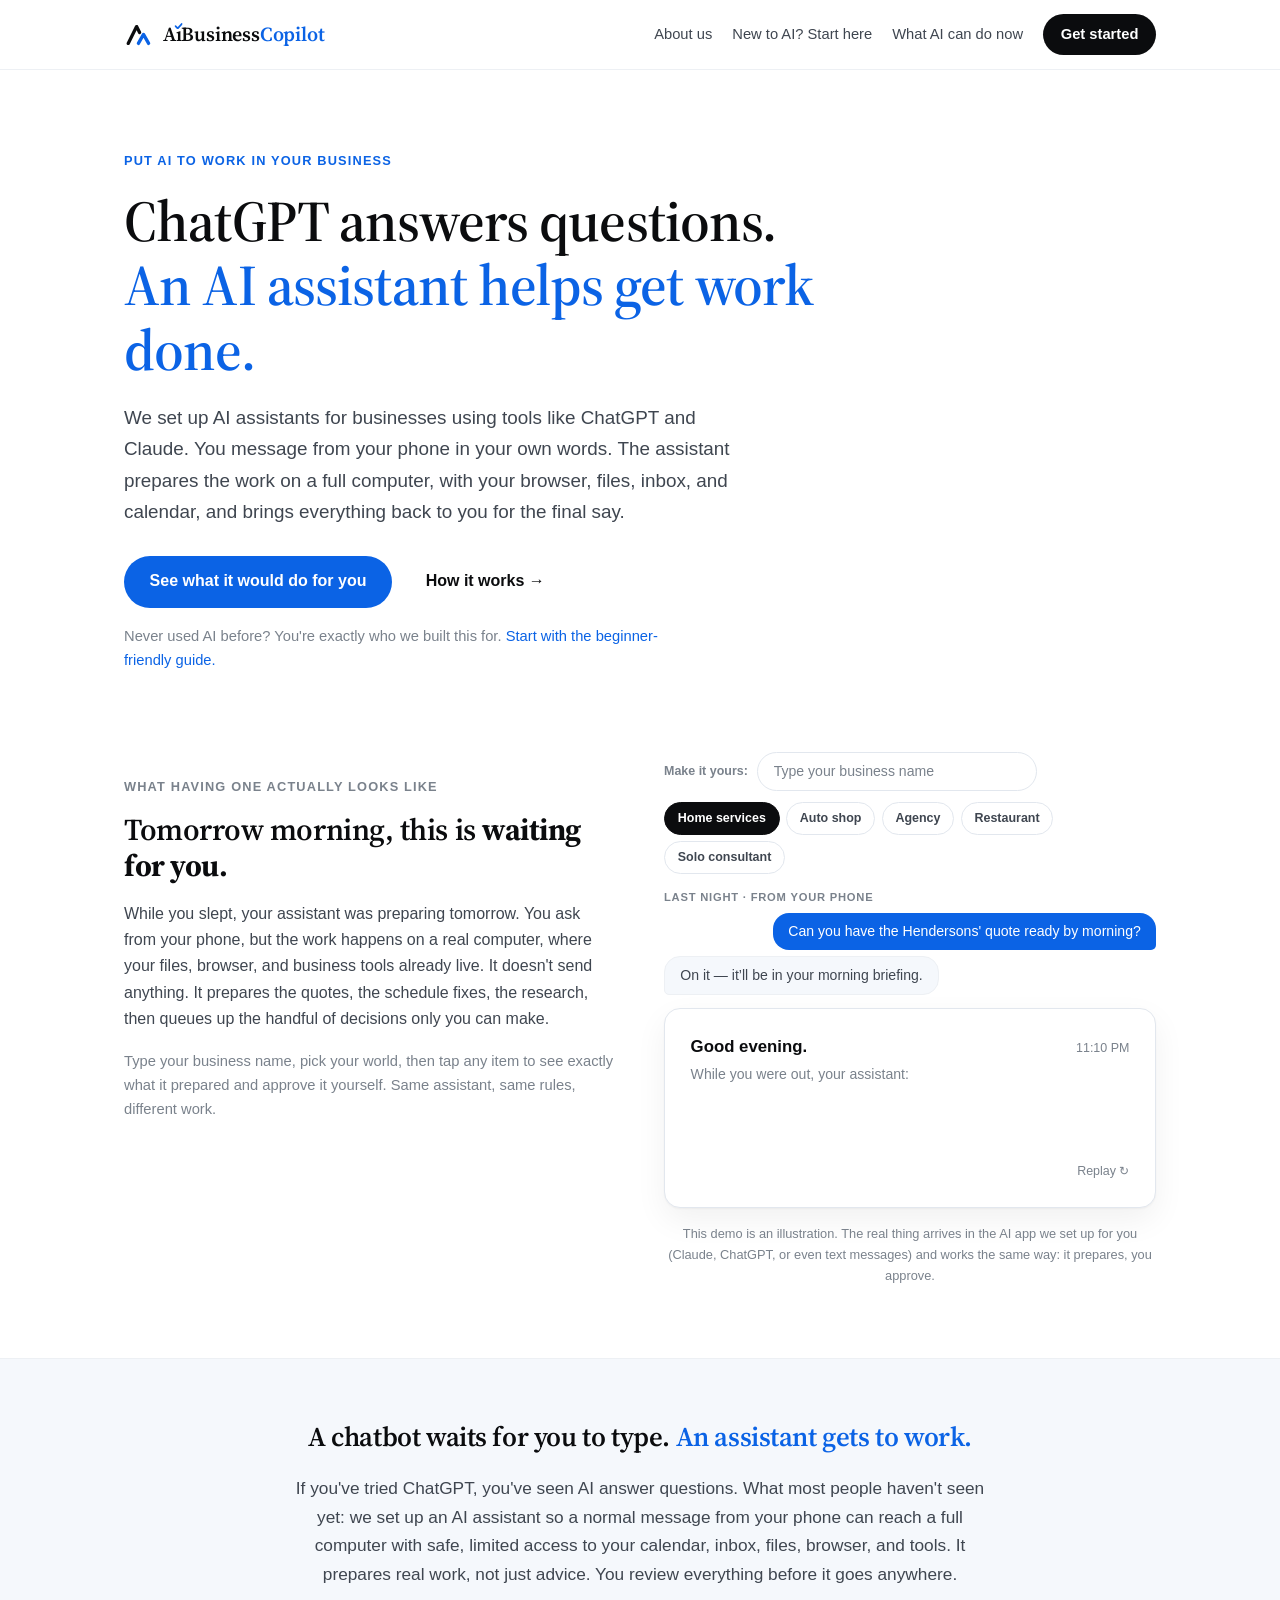
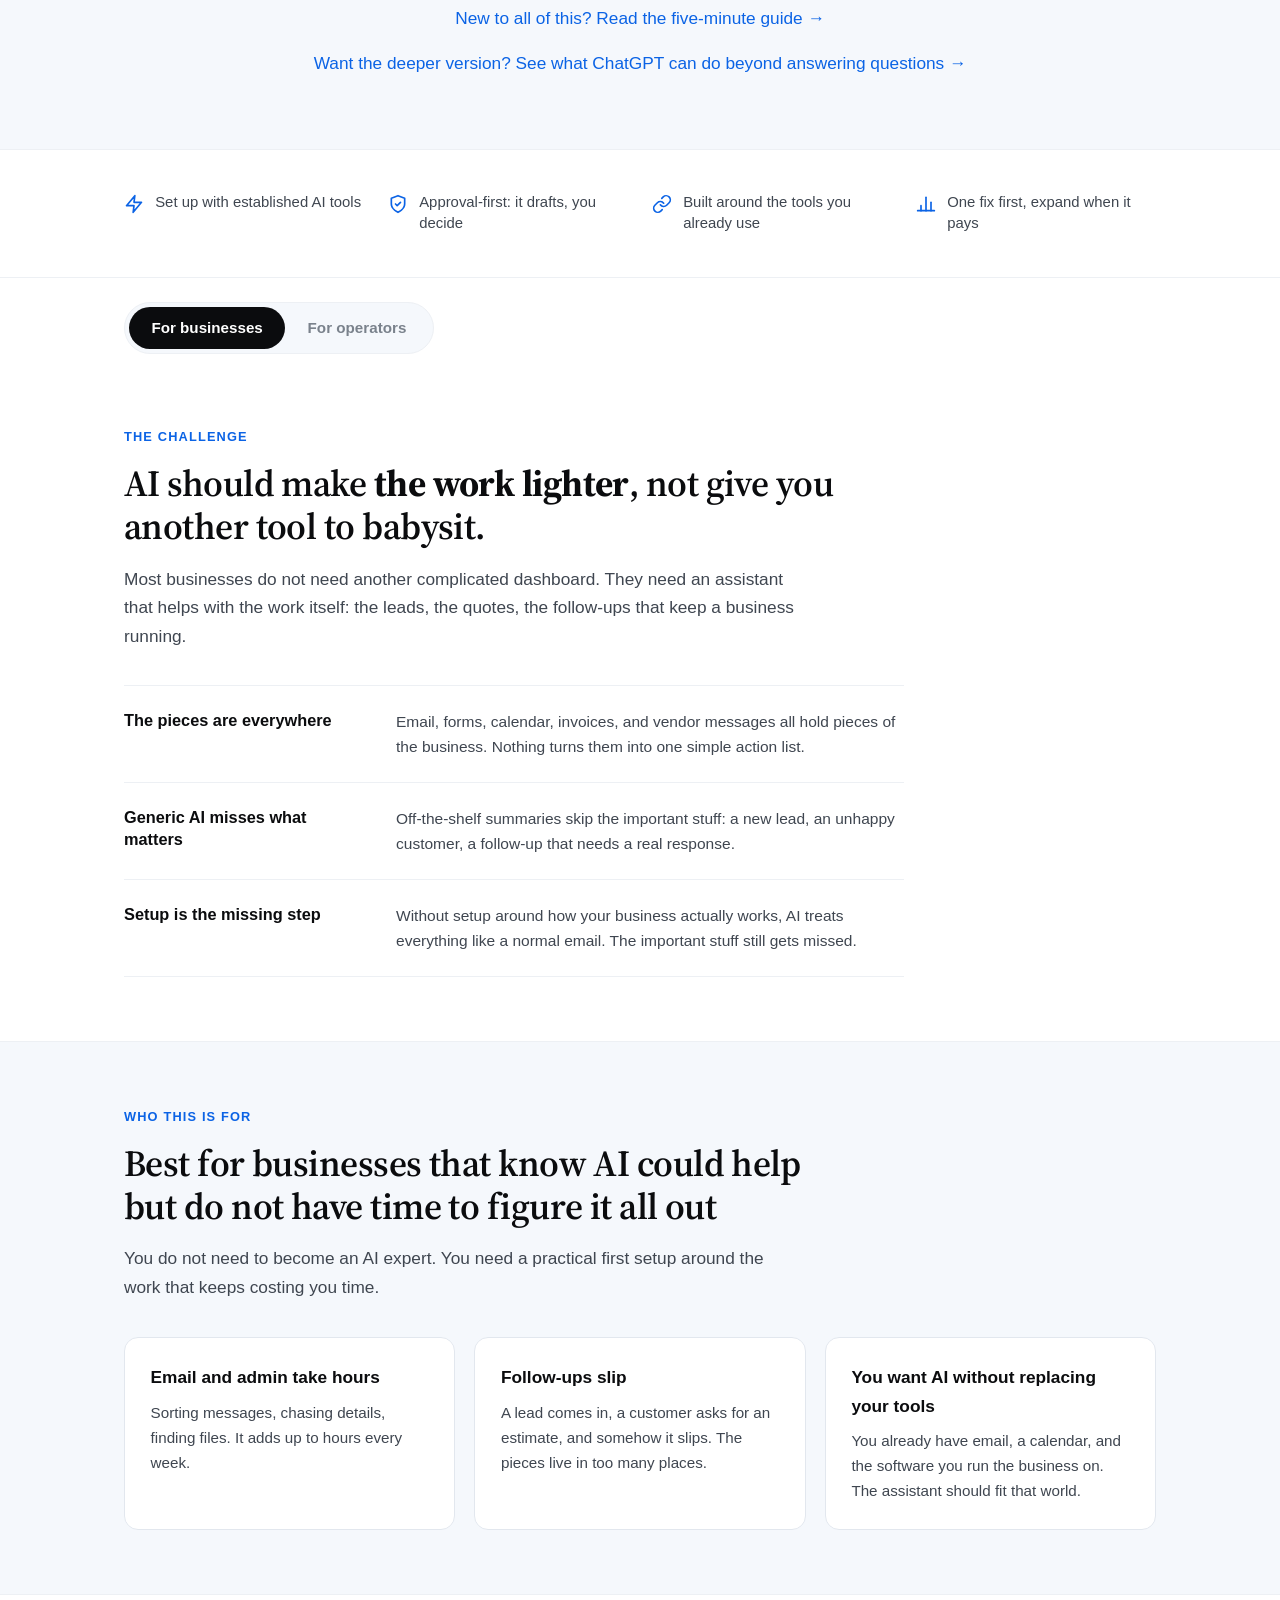
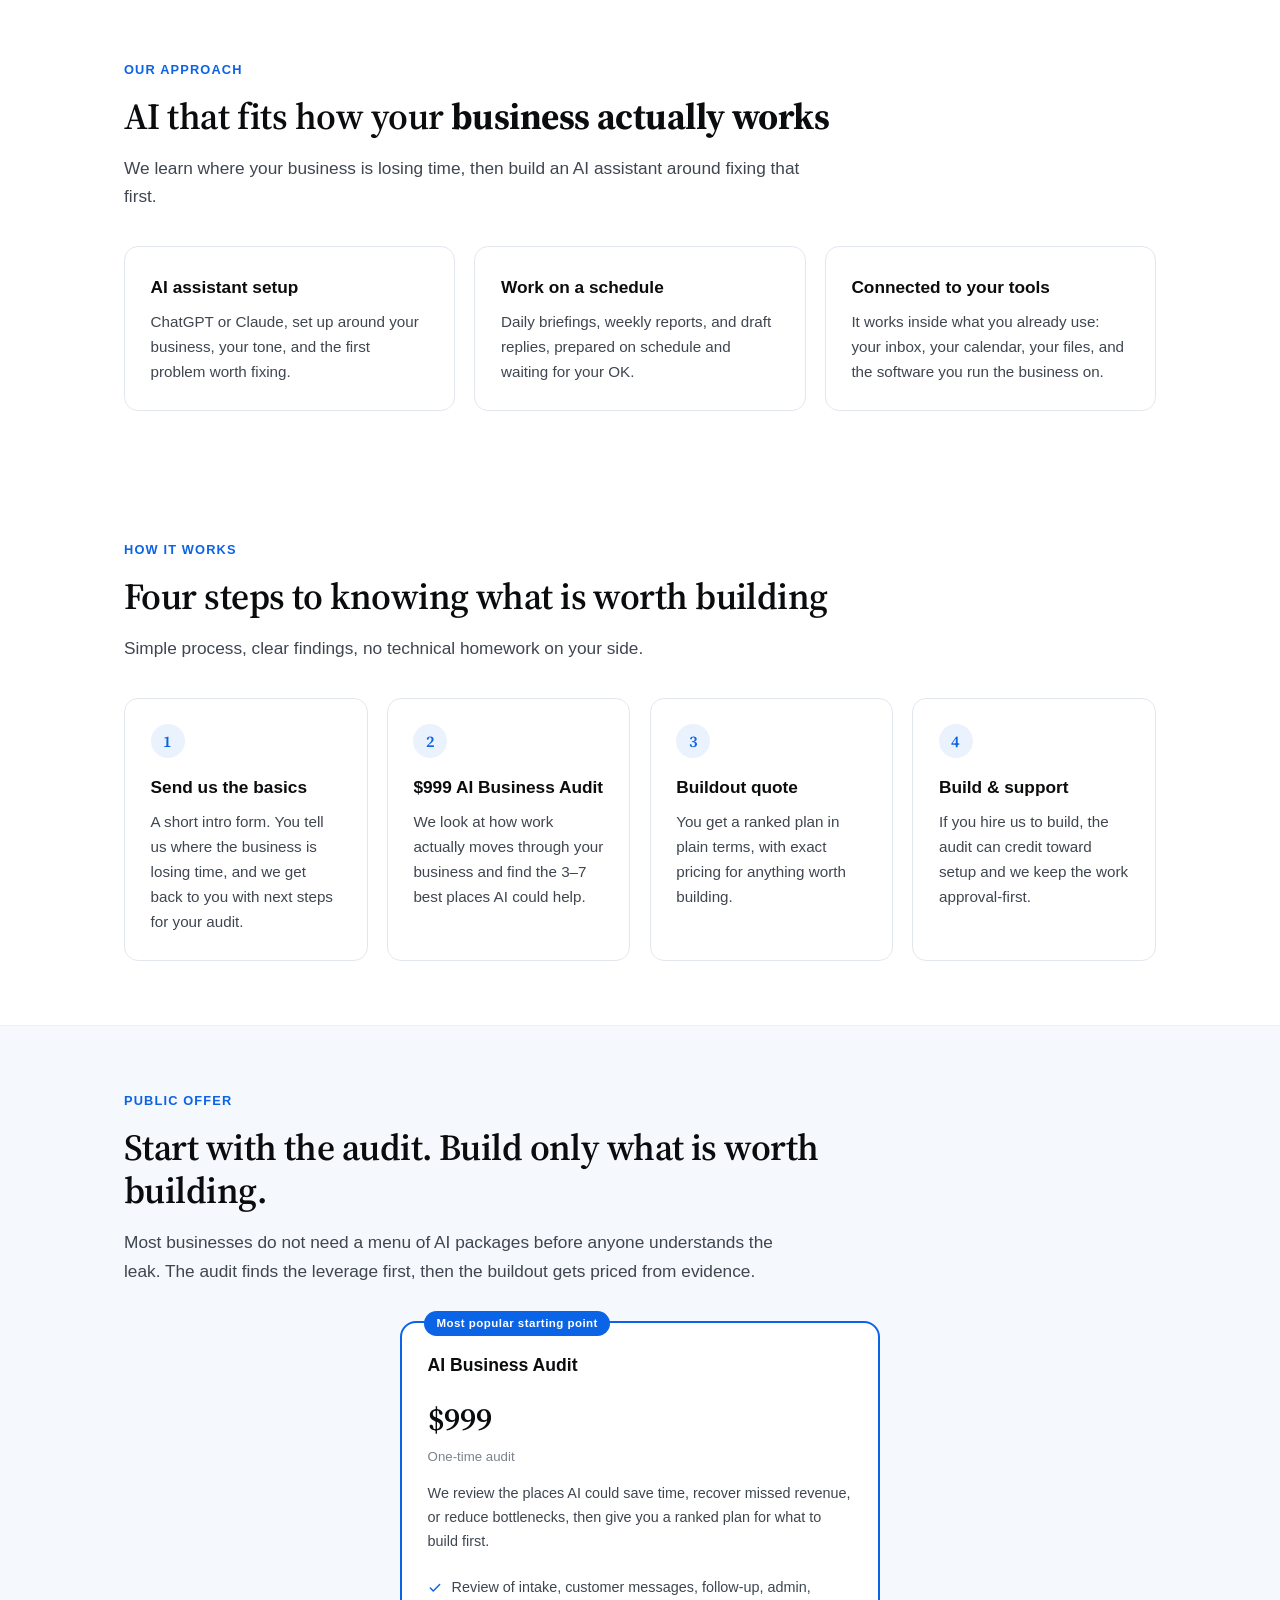
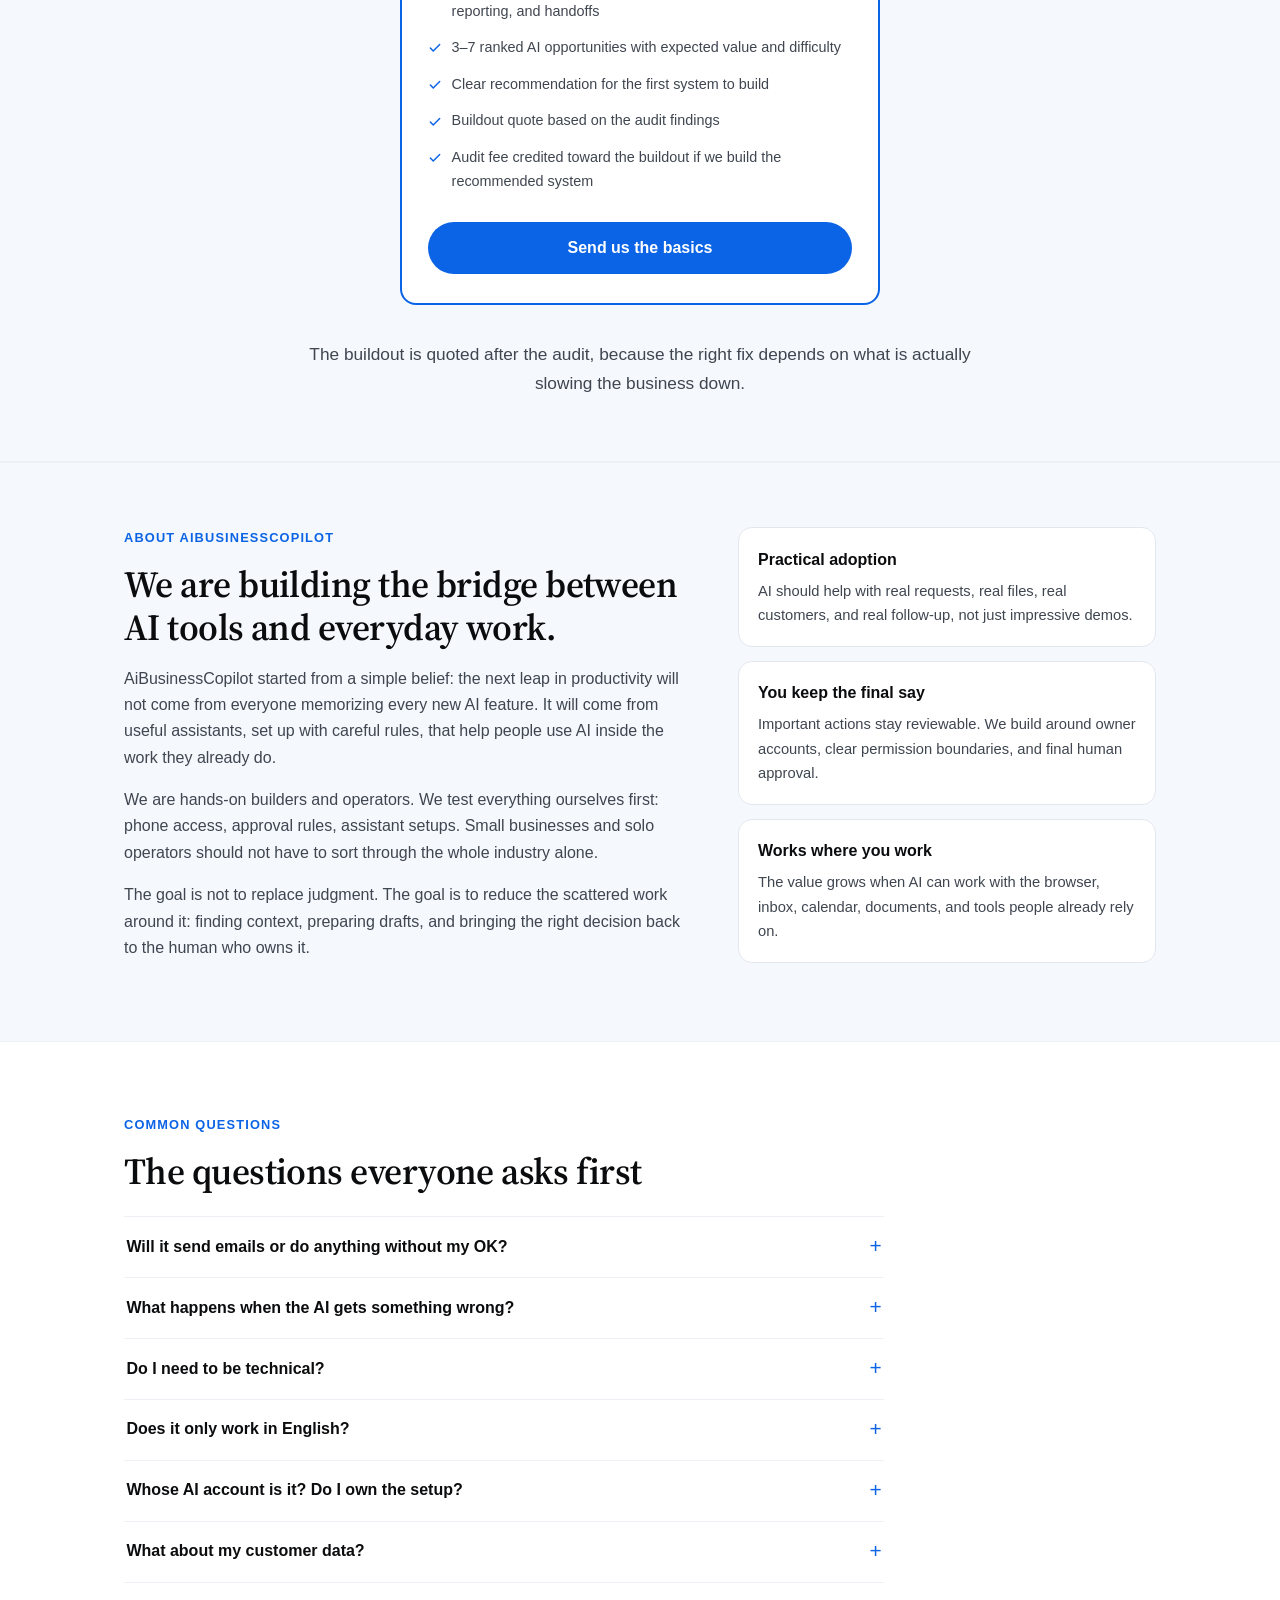
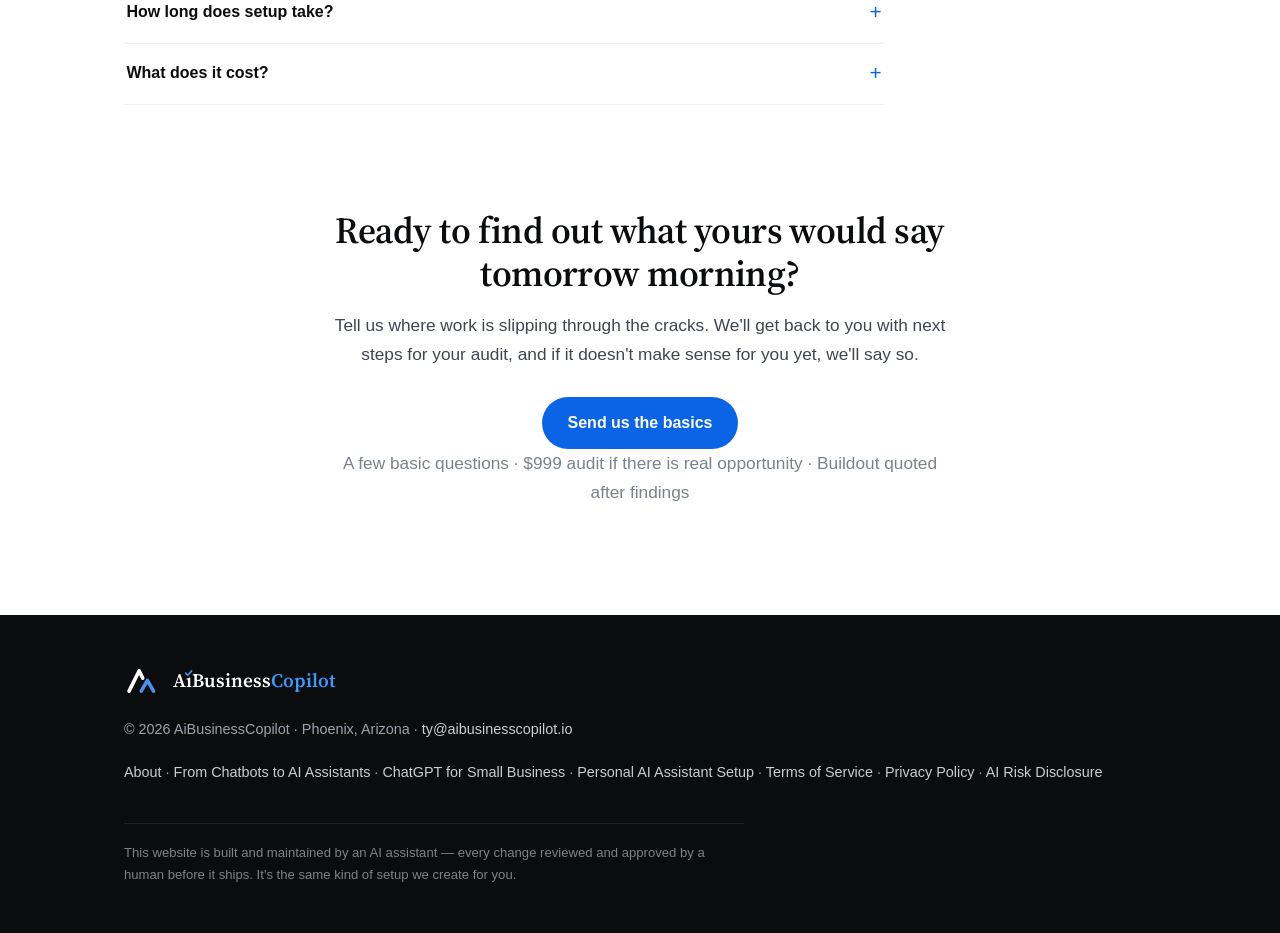
==== index.html @ eb7f2257 "Deploy split-peaks logo sitewide: favicons, nav brand, footer lockup - New icon set (favicon.svg/png" ====
<!DOCTYPE html>
<html lang="en">
<head>
    <meta charset="UTF-8">
    <meta name="viewport" content="width=device-width, initial-scale=1.0">
    <title>AiBusinessCopilot — AI assistants that help get work done</title>
    <meta name="description" content="We help businesses reduce repetitive work, organize information, and stay on top of customer requests using modern AI tools like ChatGPT and Claude. Message from your phone; the assistant prepares work on a full computer with your browser, files, and tools.">
    <link rel="canonical" href="https://aibusinesscopilot.io/">
    <meta property="og:title" content="AiBusinessCopilot — AI assistants that help get work done">
    <meta property="og:description" content="Reduce repetitive work with an AI assistant you can message from your phone while it prepares work on a full computer with your browser, files, and tools.">
    <meta property="og:type" content="website">
    <meta property="og:url" content="https://aibusinesscopilot.io/">
    <meta property="og:image" content="https://aibusinesscopilot.io/social-card.jpg">
    <meta property="og:image:width" content="1200">
    <meta property="og:image:height" content="630">
    <meta property="og:image:alt" content="ChatGPT answers questions. AI assistants help get work done. — AiBusinessCopilot">
    <meta name="twitter:card" content="summary_large_image">
    <meta name="twitter:title" content="AiBusinessCopilot — AI assistants that help get work done">
    <meta name="twitter:description" content="Reduce repetitive work with an AI assistant you can message from your phone while it prepares work on a full computer with your browser, files, and tools.">
    <meta name="twitter:image" content="https://aibusinesscopilot.io/social-card.jpg">
    <script type="application/ld+json">
    {
      "@context": "https://schema.org",
      "@type": "FAQPage",
      "mainEntity": [
        { "@type": "Question", "name": "Will it send emails or do anything without my OK?", "acceptedAnswer": { "@type": "Answer", "text": "No. The assistant prepares work — drafts, schedules, summaries, quotes — and queues it up for you. Sending, posting, and paying stay human actions, set up as a hard rule." } },
        { "@type": "Question", "name": "What happens when the AI gets something wrong?", "acceptedAnswer": { "@type": "Answer", "text": "Sometimes it will — which is why everything arrives as a draft for your review instead of an action that already happened. When something is off, we tighten the rules and context so it doesn't repeat." } },
        { "@type": "Question", "name": "Do I need to be technical?", "acceptedAnswer": { "@type": "Answer", "text": "No. We handle the setup, the connections, and the rules. You message your assistant in your own words." } },
        { "@type": "Question", "name": "Does it only work in English?", "acceptedAnswer": { "@type": "Answer", "text": "No. The AI tools we set up work in many languages, Spanish included. A customer can write in whatever language they use and get a clean draft reply in the same language, and you can message your assistant in whichever language you think in." } },
        { "@type": "Question", "name": "Whose AI account is it? Do I own the setup?", "acceptedAnswer": { "@type": "Answer", "text": "Yours. The AI account is in your name, on your billing, with your data. The playbooks and configuration we build are yours to keep." } },
        { "@type": "Question", "name": "What about my customer data?", "acceptedAnswer": { "@type": "Answer", "text": "It stays in your accounts and your tools. We connect the assistant narrowly — only the systems the job actually needs — and we work with established providers." } },
        { "@type": "Question", "name": "How long does setup take?", "acceptedAnswer": { "@type": "Answer", "text": "A single fix is typically up and running within one to two weeks, with a playbook and setup support included. Bigger foundations are scoped before you commit." } },
        { "@type": "Question", "name": "What does it cost?", "acceptedAnswer": { "@type": "Answer", "text": "The public starting point is the $999 AI Business Audit. We review where AI can save time, recover missed revenue, or reduce bottlenecks, then quote any buildout after the audit. The audit fee can be credited toward the buildout if we build the recommended systems." } }
      ]
    }
    </script>
    <script type="application/ld+json">
    {
      "@context": "https://schema.org",
      "@type": "ProfessionalService",
      "name": "AiBusinessCopilot",
      "url": "https://aibusinesscopilot.io/",
      "email": "ty@aibusinesscopilot.io",
      "image": "https://aibusinesscopilot.io/social-card.jpg",
      "description": "We help businesses reduce repetitive work, organize information, and stay on top of customer requests using modern AI tools like ChatGPT and Claude — reachable from your phone and connected to the computer, browser, files, and tools you already use, with every action approved by you before it goes out.",
      "areaServed": [
        { "@type": "City", "name": "Phoenix", "containedInPlace": { "@type": "State", "name": "Arizona" } },
        "Remote"
      ],
      "priceRange": "$999+"
    }
    </script>
    <link rel="icon" href="favicon.svg" type="image/svg+xml">
    <link rel="icon" href="favicon-32.png" type="image/png" sizes="32x32">
    <link rel="apple-touch-icon" href="apple-touch-icon.png">
    <link rel="preconnect" href="https://fonts.googleapis.com">
    <link rel="preconnect" href="https://fonts.gstatic.com" crossorigin>
    <link href="https://fonts.googleapis.com/css2?family=Source+Serif+4:opsz,wght@8..60,500;8..60,600&display=swap" rel="stylesheet">
    <style>
        :root {
            --ink: #0B0C0E;
            --body: #3F4650;
            --muted: #7A828C;
            --blue: #0B63E5;
            --blue-dark: #0A55C4;
            --blue-tint: #EAF2FD;
            --bg: #FFFFFF;
            --bg-alt: #F5F8FC;
            --border: #E2E7EE;
            --border-soft: #EDF0F4;
            --serif: 'Source Serif 4', Georgia, 'Times New Roman', serif;
            --sans: -apple-system, BlinkMacSystemFont, 'Segoe UI', Roboto, 'Helvetica Neue', Arial, sans-serif;
        }

        * { margin: 0; padding: 0; box-sizing: border-box; }
        html { scroll-behavior: smooth; }

        body {
            font-family: var(--sans);
            color: var(--body);
            line-height: 1.65;
            background: var(--bg);
            -webkit-font-smoothing: antialiased;
        }

        .container { max-width: 1080px; margin: 0 auto; padding: 0 24px; }

        h1, h2 { font-family: var(--serif); color: var(--ink); font-weight: 600; letter-spacing: -0.015em; }
        h3 { color: var(--ink); font-weight: 600; }

        .text-signal { color: var(--blue); font-weight: 700; }
        .text-outcome { color: var(--ink); font-weight: 700; }
        h1 .text-signal, h2 .text-signal { font-weight: 600; }

        a { color: var(--blue); text-decoration: none; }
        a:hover { color: var(--blue-dark); }

        .btn {
            display: inline-block;
            background: var(--blue);
            color: #fff;
            font-size: 1rem;
            font-weight: 600;
            padding: 0.8rem 1.6rem;
            border-radius: 999px;
            transition: background 0.15s ease, transform 0.15s ease;
        }
        .btn:hover { background: var(--blue-dark); color: #fff; transform: translateY(-1px); }

        .btn-dark { background: var(--ink); }
        .btn-dark:hover { background: #23262B; }

        .btn-ghost {
            display: inline-block;
            color: var(--ink);
            font-size: 1rem;
            font-weight: 600;
            padding: 0.8rem 1.2rem;
        }
        .btn-ghost:hover { color: var(--blue); }

        /* ===== NAV ===== */
        nav {
            position: sticky;
            top: 0;
            background: rgba(255, 255, 255, 0.92);
            backdrop-filter: blur(10px);
            -webkit-backdrop-filter: blur(10px);
            border-bottom: 1px solid var(--border-soft);
            z-index: 100;
        }
        nav .container {
            display: flex;
            justify-content: space-between;
            align-items: center;
            padding-top: 0.9rem;
            padding-bottom: 0.9rem;
        }
        nav .wordmark {
            font-family: 'Source Serif 4', serif;
            font-size: 1.25rem;
            font-weight: 600;
            color: var(--ink);
            letter-spacing: -0.01em;
            display: inline-flex;
            align-items: center;
        }
        nav .wordmark .logo-mark {
            width: 30px;
            height: 30px;
            margin-right: 0.55rem;
            flex: 0 0 auto;
        }
        nav .wordmark span { color: var(--blue); }
        nav .wordmark.logo-image {
            display: inline-flex;
            align-items: center;
            line-height: 0;
        }
        nav .wordmark.logo-image img {
            height: 58px;
            width: auto;
            display: block;
            border-radius: 12px;
            object-fit: contain;
        }
        nav .nav-actions { display: flex; align-items: center; gap: 1.25rem; }
        nav .start-here { font-size: 0.92rem; color: var(--body); font-weight: 500; }
        nav .start-here:hover { color: var(--blue); }
        nav .cta-sm {
            font-size: 0.92rem;
            font-weight: 600;
            color: #fff;
            background: var(--ink);
            padding: 0.5rem 1.1rem;
            border-radius: 999px;
        }
        nav .cta-sm:hover { background: #23262B; color: #fff; }

        /* ===== HERO ===== */
        .hero { padding: 5rem 0 4rem; }
        .hero .eyebrow {
            font-size: 0.8rem;
            font-weight: 600;
            letter-spacing: 0.09em;
            text-transform: uppercase;
            color: var(--blue);
            margin-bottom: 1.1rem;
        }
        .hero h1 {
            font-size: clamp(2.3rem, 5.2vw, 3.6rem);
            line-height: 1.12;
            max-width: 780px;
            margin-bottom: 1.25rem;
        }
        .hero .lede {
            font-size: 1.18rem;
            max-width: 620px;
            margin-bottom: 1.8rem;
        }
        .hero .hero-ctas { display: flex; flex-wrap: wrap; align-items: center; gap: 0.9rem; margin-bottom: 1rem; }
        .hero .hero-note { font-size: 0.92rem; color: var(--muted); max-width: 560px; }

        /* ===== BRIEFING DEMO ===== */
        .demo-band { padding: 1rem 0 4.5rem; }
        .demo-frame {
            display: grid;
            grid-template-columns: 1fr 1fr;
            gap: 3rem;
            align-items: start;
        }
        .demo-copy { padding-top: 1.5rem; position: sticky; top: 96px; }
        .demo-copy .eyebrow {
            font-size: 0.8rem;
            font-weight: 600;
            letter-spacing: 0.09em;
            text-transform: uppercase;
            color: var(--muted);
            margin-bottom: 0.9rem;
        }
        .demo-copy h2 { font-size: 1.9rem; line-height: 1.2; margin-bottom: 1rem; }
        .demo-copy p { margin-bottom: 1rem; }
        .demo-copy .fine { font-size: 0.92rem; color: var(--muted); }
        .demo-note { font-size: 0.8rem; color: var(--muted); margin-top: 0.9rem; text-align: center; }

        .briefing-card {
            background: #fff;
            border: 1px solid var(--border);
            border-radius: 16px;
            padding: 1.5rem 1.6rem;
            box-shadow: 0 1px 2px rgba(11, 12, 14, 0.04), 0 12px 32px rgba(11, 12, 14, 0.06);
        }
        .briefing-head {
            display: flex;
            justify-content: space-between;
            align-items: baseline;
        }
        .briefing-head .greet { font-weight: 600; color: var(--ink); font-size: 1.05rem; }
        .briefing-head .clock { font-size: 0.78rem; color: var(--muted); font-variant-numeric: tabular-nums; }
        .briefing-sub { font-size: 0.88rem; color: var(--muted); margin: 0.15rem 0 0.9rem; }
        .briefing-item {
            display: flex;
            gap: 0.85rem;
            align-items: flex-start;
            padding: 0.7rem 0;
            border-top: 1px solid var(--border-soft);
            opacity: 0;
            transform: translateY(8px);
            transition: opacity 0.45s ease, transform 0.45s ease;
        }
        .briefing-item.show { opacity: 1; transform: translateY(0); }
        .briefing-item svg { flex-shrink: 0; margin-top: 3px; }
        .briefing-item .bi-title { font-size: 0.95rem; color: var(--ink); line-height: 1.45; }
        .briefing-item .bi-sub { font-size: 0.82rem; color: var(--muted); margin-top: 1px; }
        .briefing-closer {
            font-size: 0.88rem;
            font-weight: 600;
            color: var(--blue);
            margin-top: 0.9rem;
            opacity: 0;
            transition: opacity 0.8s ease;
        }
        .briefing-closer.show { opacity: 1; }
        .briefing-closer.summary { font-family: var(--serif); font-size: 1.05rem; font-weight: 600; color: var(--ink); }
        .briefing-closer.summary em { font-style: normal; color: var(--blue); }
        .briefing-replay {
            background: none;
            border: none;
            font: inherit;
            font-size: 0.78rem;
            color: var(--muted);
            cursor: pointer;
            padding: 0;
        }
        .briefing-replay:hover { color: var(--blue); }

        .demo-personalize { display: flex; align-items: center; gap: 0.6rem; margin-bottom: 0.7rem; }
        .demo-personalize label { font-size: 0.78rem; font-weight: 600; color: var(--muted); white-space: nowrap; }
        .demo-personalize input {
            font: inherit;
            font-size: 0.88rem;
            color: var(--ink);
            padding: 0.42rem 0.95rem;
            border: 1px solid var(--border);
            border-radius: 999px;
            background: #fff;
            width: 100%;
            max-width: 280px;
        }
        .demo-personalize input::placeholder { color: var(--muted); }
        .demo-personalize input:focus { outline: none; border-color: var(--blue); box-shadow: 0 0 0 3px var(--blue-tint); }

        .phone-moment { margin-bottom: 0.85rem; }
        .pm-when { font-size: 0.7rem; font-weight: 600; letter-spacing: 0.07em; text-transform: uppercase; color: var(--muted); margin-bottom: 0.45rem; }
        .pm-bubble {
            max-width: 85%;
            width: fit-content;
            padding: 0.5rem 0.95rem;
            border-radius: 16px;
            font-size: 0.88rem;
            line-height: 1.45;
            opacity: 0;
            transform: translateY(6px);
            transition: opacity 0.4s ease, transform 0.4s ease;
        }
        .pm-bubble.show { opacity: 1; transform: none; }
        .pm-you { margin-left: auto; background: var(--blue); color: #fff; border-bottom-right-radius: 5px; }
        .pm-reply { margin-top: 0.4rem; background: var(--bg-alt); border: 1px solid var(--border-soft); color: var(--body); border-bottom-left-radius: 5px; }

        .demo-tabs { display: flex; flex-wrap: wrap; gap: 0.4rem; margin-bottom: 0.85rem; }
        .demo-tab {
            font: inherit;
            font-size: 0.78rem;
            font-weight: 600;
            padding: 0.32rem 0.8rem;
            border-radius: 999px;
            border: 1px solid var(--border);
            background: #fff;
            color: var(--body);
            cursor: pointer;
            transition: border-color 0.15s ease, color 0.15s ease, background 0.15s ease;
        }
        .demo-tab:hover { border-color: var(--blue); color: var(--blue); }
        .demo-tab.active { background: var(--ink); border-color: var(--ink); color: #fff; }

        .briefing-item { cursor: pointer; }
        .briefing-item:hover .bi-title { color: var(--blue); }
        .briefing-item:focus-visible { outline: 2px solid var(--blue); outline-offset: 2px; border-radius: 8px; }
        .briefing-item .bi-go { margin-left: auto; color: var(--muted); font-size: 1.15rem; line-height: 1; align-self: center; }
        .briefing-item.done .bi-sub { color: var(--blue); font-weight: 600; }

        .briefing-detail { padding-top: 0.4rem; }
        .bd-back { background: none; border: none; font: inherit; font-size: 0.78rem; color: var(--muted); cursor: pointer; padding: 0 0 0.7rem; }
        .bd-back:hover { color: var(--blue); }
        .bd-title { display: flex; gap: 0.7rem; align-items: flex-start; font-weight: 600; color: var(--ink); font-size: 0.95rem; line-height: 1.45; margin-bottom: 0.8rem; }
        .bd-title svg { flex-shrink: 0; margin-top: 3px; }
        .draft-box { background: var(--bg-alt); border: 1px solid var(--border-soft); border-radius: 10px; padding: 0.85rem 1rem; }
        .draft-tag { display: inline-block; font-size: 0.66rem; font-weight: 700; letter-spacing: 0.07em; color: var(--blue); background: var(--blue-tint); padding: 2px 9px; border-radius: 999px; margin-bottom: 0.5rem; }
        .draft-box p { margin: 0.3rem 0; font-size: 0.88rem; color: var(--body); line-height: 1.55; }
        .bd-actions { display: flex; gap: 0.6rem; margin-top: 0.95rem; flex-wrap: wrap; }
        .btn-approve { background: var(--blue); color: #fff; border: none; border-radius: 999px; padding: 0.5rem 1.25rem; font: inherit; font-size: 0.85rem; font-weight: 600; cursor: pointer; transition: background 0.15s ease; }
        .btn-approve:hover { background: var(--blue-dark); }
        .btn-hold { background: #fff; color: var(--body); border: 1px solid var(--border); border-radius: 999px; padding: 0.5rem 1.1rem; font: inherit; font-size: 0.85rem; font-weight: 600; cursor: pointer; transition: border-color 0.15s ease, color 0.15s ease; }
        .btn-hold:hover { border-color: var(--blue); color: var(--blue); }

        /* ===== FAQ ===== */
        .faq-section { padding: 4.5rem 0 1.5rem; }
        .faq { max-width: 760px; margin-top: 1.4rem; }
        .faq details { border-top: 1px solid var(--border-soft); }
        .faq details:last-of-type { border-bottom: 1px solid var(--border-soft); }
        .faq summary {
            cursor: pointer;
            list-style: none;
            display: flex;
            justify-content: space-between;
            align-items: center;
            gap: 1rem;
            padding: 1.05rem 0.15rem;
            font-weight: 600;
            color: var(--ink);
            font-size: 1rem;
        }
        .faq summary::-webkit-details-marker { display: none; }
        .faq .fq-x { color: var(--blue); font-size: 1.3rem; font-weight: 400; line-height: 1; flex-shrink: 0; transition: transform 0.2s ease; }
        .faq details[open] .fq-x { transform: rotate(45deg); }
        .faq details > p { padding: 0 0.15rem 1.15rem; max-width: 680px; margin: 0; }

        .agent-badge {
            margin-top: 1.2rem;
            padding-top: 1.1rem;
            border-top: 1px solid rgba(255, 255, 255, 0.09);
            font-size: 0.82rem;
            color: #7A828C;
            max-width: 620px;
        }

        /* ===== BRIDGE ===== */
        .bridge { background: var(--bg-alt); border-top: 1px solid var(--border-soft); border-bottom: 1px solid var(--border-soft); padding: 3.5rem 0; }
        .bridge .container { max-width: 760px; text-align: center; }
        .bridge h2 { font-size: 1.7rem; margin-bottom: 0.9rem; }
        .bridge p { font-size: 1.08rem; margin-bottom: 1rem; }

        /* ===== TRUST BAR ===== */
        .trust-bar { padding: 2.6rem 0; border-bottom: 1px solid var(--border-soft); }
        .trust-bar .container {
            display: grid;
            grid-template-columns: repeat(4, 1fr);
            gap: 1.5rem;
        }
        .trust-item { display: flex; align-items: flex-start; gap: 0.7rem; font-size: 0.93rem; color: var(--body); font-weight: 500; line-height: 1.45; }
        .trust-item svg { flex-shrink: 0; margin-top: 2px; }

        /* ===== STATS ===== */
        .stats-bar { padding: 3rem 0; }
        .stats-grid { display: grid; grid-template-columns: repeat(4, 1fr); gap: 1rem; }
        .stat-item { background: var(--bg-alt); border-radius: 12px; padding: 1.3rem 1.4rem; }
        .stat-number { font-family: var(--serif); font-size: 1.7rem; font-weight: 600; color: var(--ink); }
        .stat-label { font-size: 0.85rem; color: var(--muted); margin-top: 0.15rem; }

        /* ===== TABS ===== */
        .tab-toggle-wrapper { padding: 1.5rem 0 0.5rem; }
        .tab-toggle {
            display: inline-flex;
            background: var(--bg-alt);
            border: 1px solid var(--border-soft);
            border-radius: 999px;
            padding: 4px;
        }
        .tab-btn {
            font: inherit;
            font-size: 0.95rem;
            font-weight: 600;
            color: var(--muted);
            background: none;
            border: none;
            border-radius: 999px;
            padding: 0.55rem 1.4rem;
            cursor: pointer;
            transition: color 0.15s ease, background 0.15s ease;
        }
        .tab-btn.active { background: var(--ink); color: #fff; }
        .tab-content { display: none; }
        .tab-content.active { display: block; }

        /* ===== SECTIONS ===== */
        section { padding: 4rem 0; }
        .section-label {
            font-size: 0.8rem;
            font-weight: 600;
            letter-spacing: 0.09em;
            text-transform: uppercase;
            color: var(--blue);
            margin-bottom: 0.9rem;
        }
        section h2 { font-size: clamp(1.7rem, 3.4vw, 2.3rem); line-height: 1.18; max-width: 720px; margin-bottom: 1rem; }
        .subtitle { font-size: 1.08rem; max-width: 680px; margin-bottom: 2.2rem; }
        .centered { margin-left: auto; margin-right: auto; text-align: center; }

        .challenge-list { max-width: 780px; }
        .challenge-row {
            display: grid;
            grid-template-columns: 240px 1fr;
            gap: 2rem;
            padding: 1.4rem 0;
            border-top: 1px solid var(--border-soft);
        }
        .challenge-row:last-child { border-bottom: 1px solid var(--border-soft); }
        .challenge-row h3 { font-size: 1.02rem; line-height: 1.4; }
        .challenge-row p { font-size: 0.97rem; margin: 0; }

        .card-grid { display: grid; grid-template-columns: repeat(3, 1fr); gap: 1.2rem; }
        .card-grid-4 { display: grid; grid-template-columns: repeat(4, 1fr); gap: 1.2rem; }
        .card {
            background: #fff;
            border: 1px solid var(--border);
            border-radius: 14px;
            padding: 1.6rem;
        }
        .card h3 { font-size: 1.08rem; margin-bottom: 0.5rem; }
        .card p { font-size: 0.95rem; }

        .alt { background: var(--bg-alt); border-top: 1px solid var(--border-soft); border-bottom: 1px solid var(--border-soft); }

        .about-layout {
            display: grid;
            grid-template-columns: minmax(0, 1.15fr) minmax(280px, 0.85fr);
            gap: 3rem;
            align-items: start;
        }
        .about-copy p { margin-bottom: 1rem; max-width: 680px; }
        .about-principles {
            display: grid;
            gap: 0.9rem;
        }
        .principle {
            background: #fff;
            border: 1px solid var(--border);
            border-radius: 14px;
            padding: 1.15rem 1.2rem;
        }
        .principle h3 { font-size: 1rem; margin-bottom: 0.35rem; }
        .principle p { font-size: 0.92rem; }

        .step .step-number {
            font-family: var(--serif);
            font-size: 1rem;
            font-weight: 600;
            color: var(--blue);
            background: var(--blue-tint);
            width: 34px; height: 34px;
            border-radius: 50%;
            display: flex; align-items: center; justify-content: center;
            margin-bottom: 0.9rem;
        }

        /* ===== PRICING ===== */
        .pricing-grid { display: grid; grid-template-columns: repeat(3, 1fr); gap: 1.2rem; align-items: stretch; }
        .pricing-single { max-width: 480px; margin: 0 auto; }
        .pricing-card {
            background: #fff;
            border: 1px solid var(--border);
            border-radius: 16px;
            padding: 1.8rem 1.6rem;
            display: flex;
            flex-direction: column;
        }
        .pricing-card.featured { border: 2px solid var(--blue); position: relative; }
        .pricing-card.featured::before {
            content: 'Most popular starting point';
            position: absolute;
            top: -12px; left: 1.4rem;
            background: var(--blue);
            color: #fff;
            font-size: 0.72rem;
            font-weight: 600;
            letter-spacing: 0.04em;
            padding: 3px 12px;
            border-radius: 999px;
        }
        .pricing-card h3 { font-size: 1.1rem; margin-bottom: 0.8rem; }
        .pricing-card .price { font-family: var(--serif); font-size: 2rem; font-weight: 600; color: var(--ink); }
        .pricing-card .price-note { font-size: 0.83rem; color: var(--muted); margin-bottom: 0.9rem; }
        .pricing-card .scope-note { font-size: 0.9rem; margin-bottom: 1rem; }
        .pricing-card ul { list-style: none; margin: 0 0 1.4rem; flex-grow: 1; }
        .pricing-card li {
            font-size: 0.9rem;
            padding: 0.4rem 0 0.4rem 1.5rem;
            position: relative;
        }
        .pricing-card li::before {
            content: '';
            position: absolute;
            left: 0; top: 0.72rem;
            width: 14px; height: 14px;
            background: url("data:image/svg+xml,%3Csvg xmlns='http://www.w3.org/2000/svg' viewBox='0 0 24 24' fill='none' stroke='%230B63E5' stroke-width='2.5' stroke-linecap='round' stroke-linejoin='round'%3E%3Cpolyline points='20 6 9 17 4 12'/%3E%3C/svg%3E") no-repeat center / contain;
        }
        .pricing-card .btn { text-align: center; }

        /* ===== FINAL CTA ===== */
        .cta-section { text-align: center; padding: 5rem 0; }
        .cta-section h2 { margin-left: auto; margin-right: auto; }
        .cta-section p { max-width: 620px; margin: 0 auto 1.8rem; font-size: 1.08rem; }
        .cta-fine { margin-top: 1.1rem; font-size: 0.9rem; color: var(--muted); }

        /* ===== FOOTER ===== */
        footer { background: var(--ink); color: #9BA3AD; padding: 3rem 0; }
        footer .container { display: flex; flex-direction: column; gap: 1.2rem; }
        footer .footer-brand { display: flex; align-items: center; gap: 0.8rem; }
        footer .footer-brand .fb-mark { width: 36px; height: 36px; flex: 0 0 auto; }
        footer .footer-brand .fb-name { font-family: 'Source Serif 4', serif; font-weight: 600; color: #fff; font-size: 1.2rem; }
        footer .footer-brand .fb-name span { color: #3D9BFF; }
        footer p { font-size: 0.9rem; }
        footer a { color: #C7CDD4; }
        footer a:hover { color: #fff; }

        /* ===== REVEAL ===== */
        .reveal { opacity: 0; transform: translateY(14px); transition: opacity 0.55s ease, transform 0.55s ease; }
        .reveal.in { opacity: 1; transform: translateY(0); }
        @media (prefers-reduced-motion: reduce) {
            .reveal, .briefing-item, .pm-bubble { opacity: 1 !important; transform: none !important; transition: none !important; }
            .briefing-closer { opacity: 1 !important; }
        }

        /* ===== RESPONSIVE ===== */
        @media (max-width: 920px) {
            .demo-frame { grid-template-columns: 1fr; gap: 2rem; }
            .demo-copy { padding-top: 0; position: static; }
            .trust-bar .container { grid-template-columns: repeat(2, 1fr); }
            .stats-grid { grid-template-columns: repeat(2, 1fr); }
            .about-layout { grid-template-columns: 1fr; gap: 1.8rem; }
            .challenge-row { grid-template-columns: 1fr; gap: 0.35rem; }
            .card-grid, .card-grid-4, .pricing-grid { grid-template-columns: 1fr; }
            .hero { padding: 3.5rem 0 2.5rem; }
            nav .wordmark.logo-image img { height: 50px; }
            nav .start-here { display: none; }
        }

        @media (max-width: 520px) {
            html, body { max-width: 100%; overflow-x: hidden; }
            .container { padding-left: 20px; padding-right: 20px; }
            nav .container { gap: 1rem; }
            nav .nav-actions { min-width: 0; }
            nav .wordmark.logo-image img { height: 46px; border-radius: 10px; }
            nav .cta-sm { font-size: 0.86rem; padding: 0.48rem 0.9rem; }
            .hero h1 { font-size: 2.05rem; line-height: 1.16; }
            h1, h2, h3, p, li, a { overflow-wrap: anywhere; }
            .hero .lede { font-size: 1.05rem; }
            .hero .hero-ctas { flex-direction: column; align-items: flex-start; }
            .hero .hero-ctas .btn-ghost { padding-left: 0; }
        }
    </style>
</head>
<body>

    <nav>
        <div class="container">
            <a href="#" class="wordmark"><svg class="logo-mark" viewBox="0 0 100 100" aria-hidden="true"><path d="M14 78 L42 22 L52 42" fill="none" stroke="#0B0C0E" stroke-width="11" stroke-linecap="round" stroke-linejoin="round"/><path d="M48 78 L65 48 L82 78" fill="none" stroke="#0B63E5" stroke-width="11" stroke-linecap="round" stroke-linejoin="round"/></svg><span class="logo-word" style="color:var(--ink);">A<span style="position:relative;color:var(--ink);">ı<svg viewBox="0 0 26 20" aria-hidden="true" style="position:absolute;top:0.13em;left:50%;transform:translateX(-54%);width:0.42em;height:0.32em;"><path d="M3 10 L10 17 L23 3" fill="none" stroke="#0B63E5" stroke-width="5.5" stroke-linecap="round" stroke-linejoin="round"/></svg></span>Business<span>Copilot</span></span></a>
            <div class="nav-actions">
                <a href="about.html" class="start-here">About us</a>
                <a href="ai-assistants.html" class="start-here">New to AI? Start here</a>
                <a href="chatgpt-for-small-business.html" class="start-here">What AI can do now</a>
                <a href="https://docs.google.com/forms/d/e/1FAIpQLSdFFl5u6WnTNpVYOfVQvCAf3JeHsFbnt8GaftJ_0jQG6UOvNA/viewform" class="cta-sm">Get started</a>
            </div>
        </div>
    </nav>

    <!-- HERO -->
    <section class="hero">
        <div class="container">
            <p class="eyebrow reveal">Put AI to work in your business</p>
            <h1 class="reveal">ChatGPT answers questions.<br><span class="text-signal">An AI assistant helps get work done.</span></h1>
            <p class="lede reveal">We set up AI assistants for businesses using tools like ChatGPT and Claude. You message from your phone in your own words. The assistant prepares the work on a full computer, with your browser, files, inbox, and calendar, and brings everything back to you for the final say.</p>
            <div class="hero-ctas reveal">
                <a href="https://docs.google.com/forms/d/e/1FAIpQLSdFFl5u6WnTNpVYOfVQvCAf3JeHsFbnt8GaftJ_0jQG6UOvNA/viewform" class="btn">See what it would do for you</a>
                <a href="#how-it-works" class="btn-ghost">How it works &rarr;</a>
            </div>
            <p class="hero-note reveal">Never used AI before? You're exactly who we built this for. <a href="ai-assistants.html">Start with the beginner-friendly guide.</a></p>
        </div>
    </section>

    <!-- BRIEFING DEMO -->
    <div class="demo-band">
        <div class="container">
            <div class="demo-frame">
                <div class="demo-copy reveal">
                    <p class="eyebrow">What having one actually looks like</p>
                    <h2>Tomorrow morning, this is <span class="text-outcome">waiting for you.</span></h2>
                    <p>While you slept, your assistant was preparing tomorrow. You ask from your phone, but the work happens on a real computer, where your files, browser, and business tools already live. It doesn't send anything. It prepares the quotes, the schedule fixes, the research, then queues up the handful of decisions only you can make.</p>
                    <p class="fine">Type your business name, pick your world, then tap any item to see exactly what it prepared and approve it yourself. Same assistant, same rules, different work.</p>
                </div>
                <div class="demo-stage">
                <div class="demo-personalize">
                    <label for="biz-name">Make it yours:</label>
                    <input id="biz-name" type="text" maxlength="40" placeholder="Type your business name" autocomplete="organization">
                </div>
                <div class="demo-tabs" id="demo-tabs" aria-label="Pick an industry">
                    <button class="demo-tab active" data-ind="home" type="button">Home services</button>
                    <button class="demo-tab" data-ind="auto" type="button">Auto shop</button>
                    <button class="demo-tab" data-ind="agency" type="button">Agency</button>
                    <button class="demo-tab" data-ind="restaurant" type="button">Restaurant</button>
                    <button class="demo-tab" data-ind="solo" type="button">Solo consultant</button>
                </div>
                <div class="phone-moment">
                    <p class="pm-when">Last night &middot; from your phone</p>
                    <div class="pm-bubble pm-you" id="pm-you"></div>
                    <div class="pm-bubble pm-reply" id="pm-reply">On it &mdash; it&rsquo;ll be in your morning briefing.</div>
                </div>
                <div class="briefing-card" id="briefing-card">
                    <div class="briefing-head">
                        <span class="greet" id="briefing-greet">Good morning.</span>
                        <span class="clock" id="briefing-clock"></span>
                    </div>
                    <p class="briefing-sub">While you were out, your assistant:</p>
                    <div id="briefing-items"></div>
                    <p class="briefing-closer" id="briefing-closer">Tap any item to see what it prepared. Nothing sent without your approval.</p>
                    <div style="text-align:right;margin-top:0.6rem;">
                        <button class="briefing-replay" id="briefing-replay" type="button">Replay &#8635;</button>
                    </div>
                </div>
                <p class="demo-note">This demo is an illustration. The real thing arrives in the AI app we set up for you (Claude, ChatGPT, or even text messages) and works the same way: it prepares, you approve.</p>
                </div>
            </div>
        </div>
    </div>

    <!-- BRIDGE -->
    <div class="bridge">
        <div class="container">
            <h2 class="reveal">A chatbot waits for you to type. <span class="text-signal">An assistant gets to work.</span></h2>
            <p class="reveal">If you've tried ChatGPT, you've seen AI answer questions. What most people haven't seen yet: we set up an AI assistant so a normal message from your phone can reach a full computer with safe, limited access to your calendar, inbox, files, browser, and tools. It prepares real work, not just advice. You review everything before it goes anywhere.</p>
            <p class="reveal"><a href="ai-assistants.html">New to all of this? Read the five-minute guide &rarr;</a></p>
            <p class="reveal"><a href="chatgpt-for-small-business.html">Want the deeper version? See what ChatGPT can do beyond answering questions &rarr;</a></p>
        </div>
    </div>

    <!-- TRUST BAR -->
    <div class="trust-bar">
        <div class="container">
            <div class="trust-item reveal">
                <svg xmlns="http://www.w3.org/2000/svg" width="20" height="20" viewBox="0 0 24 24" fill="none" stroke="#0B63E5" stroke-width="2" stroke-linecap="round" stroke-linejoin="round"><polygon points="13 2 3 14 12 14 11 22 21 10 12 10 13 2"/></svg>
                Set up with established AI tools
            </div>
            <div class="trust-item reveal">
                <svg xmlns="http://www.w3.org/2000/svg" width="20" height="20" viewBox="0 0 24 24" fill="none" stroke="#0B63E5" stroke-width="2" stroke-linecap="round" stroke-linejoin="round"><path d="M12 22s8-4 8-10V5l-8-3-8 3v7c0 6 8 10 8 10z"/><polyline points="9 12 11 14 15 10"/></svg>
                Approval-first: it drafts, you decide
            </div>
            <div class="trust-item reveal">
                <svg xmlns="http://www.w3.org/2000/svg" width="20" height="20" viewBox="0 0 24 24" fill="none" stroke="#0B63E5" stroke-width="2" stroke-linecap="round" stroke-linejoin="round"><path d="M10 13a5 5 0 0 0 7.54.54l3-3a5 5 0 0 0-7.07-7.07l-1.72 1.71"/><path d="M14 11a5 5 0 0 0-7.54-.54l-3 3a5 5 0 0 0 7.07 7.07l1.71-1.71"/></svg>
                Built around the tools you already use
            </div>
            <div class="trust-item reveal">
                <svg xmlns="http://www.w3.org/2000/svg" width="20" height="20" viewBox="0 0 24 24" fill="none" stroke="#0B63E5" stroke-width="2" stroke-linecap="round" stroke-linejoin="round"><line x1="18" y1="20" x2="18" y2="10"/><line x1="12" y1="20" x2="12" y2="4"/><line x1="6" y1="20" x2="6" y2="14"/><line x1="2" y1="20" x2="22" y2="20"/></svg>
                One fix first, expand when it pays
            </div>
        </div>
    </div>

    <!-- TAB TOGGLE -->
    <div class="tab-toggle-wrapper">
        <div class="container">
            <div class="tab-toggle">
                <button class="tab-btn active" data-tab="business" onclick="switchTab('business')" type="button">For businesses</button>
                <button class="tab-btn" data-tab="personal" onclick="switchTab('personal')" type="button">For operators</button>
            </div>
        </div>
    </div>

    <!-- ============ BUSINESS TAB ============ -->
    <div id="tab-business" class="tab-content active">

        <section>
            <div class="container">
                <div class="section-label reveal">The challenge</div>
                <h2 class="reveal">AI should make <span class="text-outcome">the work lighter</span>, not give you another tool to babysit.</h2>
                <p class="subtitle reveal">Most businesses do not need another complicated dashboard. They need an assistant that helps with the work itself: the leads, the quotes, the follow-ups that keep a business running.</p>
                <div class="challenge-list">
                    <div class="challenge-row reveal">
                        <h3>The pieces are everywhere</h3>
                        <p>Email, forms, calendar, invoices, and vendor messages all hold pieces of the business. Nothing turns them into one simple action list.</p>
                    </div>
                    <div class="challenge-row reveal">
                        <h3>Generic AI misses what matters</h3>
                        <p>Off-the-shelf summaries skip the important stuff: a new lead, an unhappy customer, a follow-up that needs a real response.</p>
                    </div>
                    <div class="challenge-row reveal">
                        <h3>Setup is the missing step</h3>
                        <p>Without setup around how your business actually works, AI treats everything like a normal email. The important stuff still gets missed.</p>
                    </div>
                </div>
            </div>
        </section>

        <section class="alt">
            <div class="container">
                <div class="section-label reveal">Who this is for</div>
                <h2 class="reveal">Best for businesses that know AI could help but do not have time to figure it all out</h2>
                <p class="subtitle reveal">You do not need to become an AI expert. You need a practical first setup around the work that keeps costing you time.</p>
                <div class="card-grid">
                    <div class="card reveal">
                        <h3>Email and admin take hours</h3>
                        <p>Sorting messages, chasing details, finding files. It adds up to hours every week.</p>
                    </div>
                    <div class="card reveal">
                        <h3>Follow-ups slip</h3>
                        <p>A lead comes in, a customer asks for an estimate, and somehow it slips. The pieces live in too many places.</p>
                    </div>
                    <div class="card reveal">
                        <h3>You want AI without replacing your tools</h3>
                        <p>You already have email, a calendar, and the software you run the business on. The assistant should fit that world.</p>
                    </div>
                </div>
            </div>
        </section>

        <section>
            <div class="container">
                <div class="section-label reveal">Our approach</div>
                <h2 class="reveal">AI that fits how your <span class="text-outcome">business actually works</span></h2>
                <p class="subtitle reveal">We learn where your business is losing time, then build an AI assistant around fixing that first.</p>
                <div class="card-grid">
                    <div class="card reveal">
                        <h3>AI assistant setup</h3>
                        <p>ChatGPT or Claude, set up around your business, your tone, and the first problem worth fixing.</p>
                    </div>
                    <div class="card reveal">
                        <h3>Work on a schedule</h3>
                        <p>Daily briefings, weekly reports, and draft replies, prepared on schedule and waiting for your OK.</p>
                    </div>
                    <div class="card reveal">
                        <h3>Connected to your tools</h3>
                        <p>It works inside what you already use: your inbox, your calendar, your files, and the software you run the business on.</p>
                    </div>
                </div>
            </div>
        </section>

        <section id="how-it-works">
            <div class="container">
                <div class="section-label reveal">How it works</div>
                <h2 class="reveal">Four steps to knowing what is worth building</h2>
                <p class="subtitle reveal">Simple process, clear findings, no technical homework on your side.</p>
                <div class="card-grid-4">
                    <div class="card step reveal">
                        <div class="step-number">1</div>
                        <h3>Send us the basics</h3>
                        <p>A short intro form. You tell us where the business is losing time, and we get back to you with next steps for your audit.</p>
                    </div>
                    <div class="card step reveal">
                        <div class="step-number">2</div>
                        <h3>$999 AI Business Audit</h3>
                        <p>We look at how work actually moves through your business and find the 3&ndash;7 best places AI could help.</p>
                    </div>
                    <div class="card step reveal">
                        <div class="step-number">3</div>
                        <h3>Buildout quote</h3>
                        <p>You get a ranked plan in plain terms, with exact pricing for anything worth building.</p>
                    </div>
                    <div class="card step reveal">
                        <div class="step-number">4</div>
                        <h3>Build &amp; support</h3>
                        <p>If you hire us to build, the audit can credit toward setup and we keep the work approval-first.</p>
                    </div>
                </div>
            </div>
        </section>

        <section class="alt">
            <div class="container">
                <div class="section-label reveal">Public offer</div>
                <h2 class="reveal">Start with the audit. Build only what is worth building.</h2>
                <p class="subtitle reveal">Most businesses do not need a menu of AI packages before anyone understands the leak. The audit finds the leverage first, then the buildout gets priced from evidence.</p>
                <div class="pricing-single">
                    <div class="pricing-card featured reveal">
                        <h3>AI Business Audit</h3>
                        <div class="price">$999</div>
                        <div class="price-note">One-time audit</div>
                        <p class="scope-note">We review the places AI could save time, recover missed revenue, or reduce bottlenecks, then give you a ranked plan for what to build first.</p>
                        <ul>
                            <li>Review of intake, customer messages, follow-up, admin, reporting, and handoffs</li>
                            <li>3&ndash;7 ranked AI opportunities with expected value and difficulty</li>
                            <li>Clear recommendation for the first system to build</li>
                            <li>Buildout quote based on the audit findings</li>
                            <li>Audit fee credited toward the buildout if we build the recommended system</li>
                        </ul>
                        <a href="https://docs.google.com/forms/d/e/1FAIpQLSdFFl5u6WnTNpVYOfVQvCAf3JeHsFbnt8GaftJ_0jQG6UOvNA/viewform" class="btn">Send us the basics</a>
                    </div>
                </div>
                <p class="subtitle centered reveal" style="margin-top:2.2rem;margin-bottom:0;">The buildout is quoted after the audit, because the right fix depends on what is actually slowing the business down.</p>
            </div>
        </section>

    </div>

    <!-- ============ PERSONAL TAB ============ -->
    <div id="tab-personal" class="tab-content">

        <section>
            <div class="container">
                <div class="section-label reveal">The challenge</div>
                <h2 class="reveal">AI should fit the way you work — not turn into another project.</h2>
                <p class="subtitle reveal">For professionals and operators, the challenge is not interest. It is getting AI set up in a way that feels useful, reliable, and natural in your day.</p>
                <div class="card-grid">
                    <div class="card reveal">
                        <h3>Disconnected systems</h3>
                        <p>Multiple AI tools that don't talk to each other, each holding pieces of your work.</p>
                    </div>
                    <div class="card reveal">
                        <h3>Everything is scattered</h3>
                        <p>Notes here, docs there, tasks somewhere else. The scatter makes AI less helpful than it should be.</p>
                    </div>
                    <div class="card reveal">
                        <h3>Setup keeps stalling</h3>
                        <p>Time spent fiddling with AI tools is time not spent on the work that matters.</p>
                    </div>
                </div>
            </div>
        </section>

        <section class="alt">
            <div class="container">
                <div class="section-label reveal">Our approach</div>
                <h2 class="reveal">AI support built around the way you work</h2>
                <p class="subtitle reveal">From a focused AI assistant to a deeper custom build, we set up practical help that fits how you already work.</p>
                <div class="card-grid-4">
                    <div class="card reveal">
                        <h3>Private AI assistant</h3>
                        <p>AI set up with your knowledge, files, computer access path, and the way you like things done.</p>
                    </div>
                    <div class="card reveal">
                        <h3>Repeat work, handled</h3>
                        <p>Recurring tasks, reminders, drafts, and summaries set up with clear rules.</p>
                    </div>
                    <div class="card reveal">
                        <h3>Custom setups</h3>
                        <p>Practical setups that can grow as your needs become clearer.</p>
                    </div>
                    <div class="card reveal">
                        <h3>Ongoing care</h3>
                        <p>Tuning and upkeep over time so the setup keeps helping.</p>
                    </div>
                </div>
            </div>
        </section>

        <section>
            <div class="container">
                <div class="section-label reveal">How it works</div>
                <h2 class="reveal">Four steps to an assistant that fits you</h2>
                <p class="subtitle reveal">Clear intake, sharp setup, and a system that feels built for you.</p>
                <div class="card-grid-4">
                    <div class="card step reveal">
                        <div class="step-number">1</div>
                        <h3>Intake</h3>
                        <p>We learn how you work, where the friction is, and what kind of leverage matters most.</p>
                    </div>
                    <div class="card step reveal">
                        <div class="step-number">2</div>
                        <h3>System design</h3>
                        <p>We choose the right level of setup, from a focused assistant to a custom build around how you work.</p>
                    </div>
                    <div class="card step reveal">
                        <div class="step-number">3</div>
                        <h3>Configuration</h3>
                        <p>We set it up, connect the right pieces, and tune it around how you actually work.</p>
                    </div>
                    <div class="card step reveal">
                        <div class="step-number">4</div>
                        <h3>Support</h3>
                        <p>Managed Care is available if you want refinement, maintenance, and upgrades over time.</p>
                    </div>
                </div>
            </div>
        </section>

        <section class="alt">
            <div class="container">
                <div class="section-label reveal">Our services</div>
                <h2 class="reveal">The right setup for how you work</h2>
                <p class="subtitle reveal">For solo operators and professionals, we use the same approach: start with one fix that saves you real time, prove the value, then expand only when it makes sense.</p>
                <div class="pricing-single">
                    <div class="pricing-card featured reveal">
                        <h3>Personal / Operator Setup</h3>
                        <div class="price">Custom</div>
                        <div class="price-note">Quoted after a short intro</div>
                        <p class="scope-note">A focused assistant set up around how you personally work, including a phone-to-computer access path. Not a full business overhaul project.</p>
                        <ul>
                            <li>A private AI assistant tailored to your daily routine</li>
                            <li>Phone access to a full computer workspace</li>
                            <li>Knowledge and context organization for the first use case</li>
                            <li>Operating playbook and hands-on onboarding</li>
                            <li>Clear upgrade path to a business buildout when ready</li>
                        </ul>
                        <a href="personal-ai-assistant.html" class="btn">View personal setup</a>
                    </div>
                </div>
                <p class="subtitle centered reveal" style="margin-top:2.2rem;margin-bottom:0;">Private AI hardware is custom quote only and currently paused until suitable hardware supply is reliable.</p>
            </div>
        </section>

    </div>

    <section class="alt" id="about">
        <div class="container">
            <div class="about-layout">
                <div class="about-copy">
                    <div class="section-label reveal">About AiBusinessCopilot</div>
                    <h2 class="reveal">We are building the bridge between AI tools and everyday work.</h2>
                    <p class="reveal">AiBusinessCopilot started from a simple belief: the next leap in productivity will not come from everyone memorizing every new AI feature. It will come from useful assistants, set up with careful rules, that help people use AI inside the work they already do.</p>
                    <p class="reveal">We are hands-on builders and operators. We test everything ourselves first: phone access, approval rules, assistant setups. Small businesses and solo operators should not have to sort through the whole industry alone.</p>
                    <p class="reveal">The goal is not to replace judgment. The goal is to reduce the scattered work around it: finding context, preparing drafts, and bringing the right decision back to the human who owns it.</p>
                </div>
                <div class="about-principles">
                    <div class="principle reveal">
                        <h3>Practical adoption</h3>
                        <p>AI should help with real requests, real files, real customers, and real follow-up, not just impressive demos.</p>
                    </div>
                    <div class="principle reveal">
                        <h3>You keep the final say</h3>
                        <p>Important actions stay reviewable. We build around owner accounts, clear permission boundaries, and final human approval.</p>
                    </div>
                    <div class="principle reveal">
                        <h3>Works where you work</h3>
                        <p>The value grows when AI can work with the browser, inbox, calendar, documents, and tools people already rely on.</p>
                    </div>
                </div>
            </div>
        </div>
    </section>

    <!-- FAQ -->
    <section class="faq-section" id="faq">
        <div class="container">
            <div class="section-label reveal">Common questions</div>
            <h2 class="reveal">The questions everyone asks first</h2>
            <div class="faq reveal">
                <details>
                    <summary>Will it send emails or do anything without my OK?<span class="fq-x" aria-hidden="true">+</span></summary>
                    <p>No. The assistant prepares work — drafts, schedules, summaries, quotes — and queues it up for you. Sending, posting, and paying stay human actions. We set that up as a hard rule, not a suggestion.</p>
                </details>
                <details>
                    <summary>What happens when the AI gets something wrong?<span class="fq-x" aria-hidden="true">+</span></summary>
                    <p>Sometimes it will — which is exactly why everything arrives as a draft for your review instead of an action that already happened. When something is off, we tighten the rules and context so it doesn't repeat. You're never cleaning up after a message that already went out.</p>
                </details>
                <details>
                    <summary>Do I need to be technical?<span class="fq-x" aria-hidden="true">+</span></summary>
                    <p>No. We handle the setup, the connections, and the rules. You message your assistant in your own words — if you can describe what you want done, you can run it.</p>
                </details>
                <details>
                    <summary>Does it only work in English?<span class="fq-x" aria-hidden="true">+</span></summary>
                    <p>No. The AI tools we set up work in many languages, Spanish included. A customer can write in whatever language they use and get a clean draft reply in the same language, and you can message your assistant in whichever language you think in.</p>
                </details>
                <details>
                    <summary>Whose AI account is it? Do I own the setup?<span class="fq-x" aria-hidden="true">+</span></summary>
                    <p>Yours. The AI account is in your name, on your billing, with your data. The playbooks and configuration we build are yours to keep — if we ever part ways, everything keeps working.</p>
                </details>
                <details>
                    <summary>What about my customer data?<span class="fq-x" aria-hidden="true">+</span></summary>
                    <p>It stays in your accounts and your tools. We connect the assistant narrowly — only the systems the job actually needs — and we work with established providers. The simple details are in our <a href="privacy.html">Privacy Policy</a> and <a href="ai-disclosure.html">AI Risk Disclosure</a>.</p>
                </details>
                <details>
                    <summary>How long does setup take?<span class="fq-x" aria-hidden="true">+</span></summary>
                    <p>A single fix is typically up and running within one to two weeks, with a playbook and setup support included. Bigger foundations take longer — and we scope everything before you commit to anything.</p>
                </details>
                <details>
                    <summary>What does it cost?<span class="fq-x" aria-hidden="true">+</span></summary>
                    <p>The public starting point is the <a href="services.html">$999 AI Business Audit</a>. We review where AI can save time, recover missed revenue, or reduce bottlenecks, then quote the actual buildout after the audit. If you hire us to build, the audit fee can credit toward the buildout.</p>
                </details>
            </div>
        </div>
    </section>

    <!-- FINAL CTA -->
    <section class="cta-section">
        <div class="container">
            <h2 class="reveal">Ready to find out what yours would say tomorrow morning?</h2>
            <p class="reveal">Tell us where work is slipping through the cracks. We'll get back to you with next steps for your audit, and if it doesn't make sense for you yet, we'll say so.</p>
            <div class="reveal">
                <a href="https://docs.google.com/forms/d/e/1FAIpQLSdFFl5u6WnTNpVYOfVQvCAf3JeHsFbnt8GaftJ_0jQG6UOvNA/viewform" class="btn">Send us the basics</a>
            </div>
            <p class="cta-fine reveal">A few basic questions &middot; $999 audit if there is real opportunity &middot; Buildout quoted after findings</p>
        </div>
    </section>

    <!-- FOOTER -->
    <footer>
        <div class="container">
            <div class="footer-brand">
                <svg class="fb-mark" viewBox="0 0 100 100" role="img" aria-label="AiBusinessCopilot logo"><path d="M14 78 L42 22 L52 42" fill="none" stroke="#FFFFFF" stroke-width="10" stroke-linecap="round" stroke-linejoin="round"/><path d="M48 78 L65 48 L82 78" fill="none" stroke="#4D8DEE" stroke-width="10" stroke-linecap="round" stroke-linejoin="round"/></svg>
                <div class="fb-name">A<span style="position:relative;color:#fff;">ı<svg viewBox="0 0 26 20" aria-hidden="true" style="position:absolute;top:0.13em;left:50%;transform:translateX(-54%);width:0.42em;height:0.32em;"><path d="M3 10 L10 17 L23 3" fill="none" stroke="#4D8DEE" stroke-width="5.5" stroke-linecap="round" stroke-linejoin="round"/></svg></span>Business<span>Copilot</span></div>
            </div>
            <p>&copy; 2026 AiBusinessCopilot &middot; Phoenix, Arizona &middot; <a href="mailto:ty@aibusinesscopilot.io">ty@aibusinesscopilot.io</a></p>
            <p>
                <a href="about.html">About</a> &middot;
                <a href="ai-assistants.html">From Chatbots to AI Assistants</a> &middot;
                <a href="chatgpt-for-small-business.html">ChatGPT for Small Business</a> &middot;
                <a href="personal-ai-assistant.html">Personal AI Assistant Setup</a> &middot;
                <a href="terms.html">Terms of Service</a> &middot;
                <a href="privacy.html">Privacy Policy</a> &middot;
                <a href="ai-disclosure.html">AI Risk Disclosure</a>
            </p>
            <p class="agent-badge">This website is built and maintained by an AI assistant — every change reviewed and approved by a human before it ships. It's the same kind of setup we create for you.</p>
        </div>
    </footer>

    <script>
    function switchTab(name) {
        document.querySelectorAll('.tab-btn').forEach(function(b) {
            b.classList.toggle('active', b.dataset.tab === name);
        });
        document.querySelectorAll('.tab-content').forEach(function(c) {
            c.classList.toggle('active', c.id === 'tab-' + name);
        });
        document.querySelectorAll('.tab-content.active .reveal').forEach(function(el) {
            el.classList.add('in');
        });
    }

    (function() {
        var greet = document.getElementById('briefing-greet');
        var clock = document.getElementById('briefing-clock');
        var h = new Date().getHours();
        var greetBase = h < 12 ? 'Good morning' : h < 17 ? 'Good afternoon' : 'Good evening';
        var biz = '';
        function esc(s) { var d = document.createElement('div'); d.textContent = s; return d.innerHTML; }
        function updateGreet() { greet.textContent = biz ? greetBase + ', ' + biz + '.' : greetBase + '.'; }
        updateGreet();
        clock.textContent = new Date().toLocaleTimeString([], { hour: 'numeric', minute: '2-digit' });

        var icons = {
            calendar: '<svg xmlns="http://www.w3.org/2000/svg" width="18" height="18" viewBox="0 0 24 24" fill="none" stroke="#0B63E5" stroke-width="2" stroke-linecap="round" stroke-linejoin="round"><rect x="3" y="4" width="18" height="18" rx="2"/><line x1="16" y1="2" x2="16" y2="6"/><line x1="8" y1="2" x2="8" y2="6"/><line x1="3" y1="10" x2="21" y2="10"/></svg>',
            star: '<svg xmlns="http://www.w3.org/2000/svg" width="18" height="18" viewBox="0 0 24 24" fill="none" stroke="#0B63E5" stroke-width="2" stroke-linecap="round" stroke-linejoin="round"><polygon points="12 2 15.09 8.26 22 9.27 17 14.14 18.18 21.02 12 17.77 5.82 21.02 7 14.14 2 9.27 8.91 8.26 12 2"/></svg>',
            chart: '<svg xmlns="http://www.w3.org/2000/svg" width="18" height="18" viewBox="0 0 24 24" fill="none" stroke="#0B63E5" stroke-width="2" stroke-linecap="round" stroke-linejoin="round"><line x1="18" y1="20" x2="18" y2="10"/><line x1="12" y1="20" x2="12" y2="4"/><line x1="6" y1="20" x2="6" y2="14"/><line x1="2" y1="20" x2="22" y2="20"/></svg>',
            quote: '<svg xmlns="http://www.w3.org/2000/svg" width="18" height="18" viewBox="0 0 24 24" fill="none" stroke="#0B63E5" stroke-width="2" stroke-linecap="round" stroke-linejoin="round"><path d="M14 2H6a2 2 0 0 0-2 2v16a2 2 0 0 0 2 2h12a2 2 0 0 0 2-2V8z"/><polyline points="14 2 14 8 20 8"/><line x1="16" y1="13" x2="8" y2="13"/><line x1="16" y1="17" x2="8" y2="17"/></svg>',
            research: '<svg xmlns="http://www.w3.org/2000/svg" width="18" height="18" viewBox="0 0 24 24" fill="none" stroke="#0B63E5" stroke-width="2" stroke-linecap="round" stroke-linejoin="round"><circle cx="11" cy="11" r="8"/><line x1="21" y1="21" x2="16.65" y2="16.65"/></svg>',
            inbox: '<svg xmlns="http://www.w3.org/2000/svg" width="18" height="18" viewBox="0 0 24 24" fill="none" stroke="#0B63E5" stroke-width="2" stroke-linecap="round" stroke-linejoin="round"><polyline points="22 12 16 12 14 15 10 15 8 12 2 12"/><path d="M5.45 5.11L2 12v6a2 2 0 0 0 2 2h16a2 2 0 0 0 2-2v-6l-3.45-6.89A2 2 0 0 0 16.76 4H7.24a2 2 0 0 0-1.79 1.11z"/></svg>'
        };

        icons.check = '<svg xmlns="http://www.w3.org/2000/svg" width="18" height="18" viewBox="0 0 24 24" fill="none" stroke="#0B63E5" stroke-width="2" stroke-linecap="round" stroke-linejoin="round"><path d="M22 11.08V12a10 10 0 1 1-5.93-9.14"/><polyline points="22 4 12 14.01 9 11.01"/></svg>';

        var INDUSTRIES = {
            home: { ask: "Can you have the Hendersons' quote ready by morning?", items: [
                { i: 'calendar', t: 'Two customers canceled overnight', s: "rebuilt Thursday's schedule to close the gaps — ready to confirm", tag: 'Draft schedule', d: ['Thu 8:00 — Lakeside Ct repair moves up from Friday.', 'Thu 10:30 — Yardley filter install slides into the open slot.', 'Confirmation texts drafted for both customers.'] },
                { i: 'quote', t: "Built the Hendersons' repair quote from your price sheet", s: 'PDF ready to review and send', tag: 'Draft quote', d: ['Pump seal replacement — $180.', 'Labor, 2 hrs — $190.', 'Total $370, from your April price sheet.'] },
                { i: 'research', t: 'Researched the city permit rule that changed this month', s: 'what it means for you, in five bullets', tag: 'Research notes', d: ['The new rule only applies to heaters over 400k BTU.', 'Your standard installs are unaffected.', 'One supplier already updated their spec sheets.'] },
                { i: 'star', t: 'A 3-star review showed up on Google', s: 'response drafted — plus what likely went wrong', tag: 'Draft response', sign: true, d: ['"Thanks for the honest feedback, Dana — the crew ran late and that\'s on us. Here\'s what we\'re changing&hellip;"', "Likely cause: Thursday's double-booking. The schedule fix above closes it."] },
                { i: 'chart', t: "Updated the job tracker with this week's 9 finished jobs", s: 'monthly numbers refreshed, one trend flagged', tag: 'Report update', d: ['9 jobs closed, $11,240 invoiced this week.', 'Repeat service is up three weeks straight.', 'Invoice #2041 still unpaid — reminder drafted.'] },
                { i: 'inbox', t: 'Read 47 overnight messages', s: '4 need a decision, the rest are handled', tag: 'Inbox summary', d: ['4 need you: two quote requests, a refund ask, a supplier delay.', '43 filed: receipts, confirmations, newsletters.'] }
            ]},
            auto: { ask: 'Can you get the Ramirez estimate ready by morning?', items: [
                { i: 'calendar', t: 'A parts delay pushed two jobs back', s: "tomorrow's bays rebuilt around it — ready to confirm", tag: 'Draft schedule', d: ['The Camry brake job moves to first bay at 8:00.', 'The transmission diag slides to Thursday — the part lands Wednesday.', 'Heads-up texts drafted for both customers.'] },
                { i: 'quote', t: 'Built the Ramirez brake estimate from your labor guide', s: 'ready to review and send', tag: 'Draft estimate', d: ['Front pads and rotors — $284 parts.', 'Labor, 2.5 hrs at your posted rate — $363.', 'Total $647, itemized the way you like.'] },
                { i: 'research', t: 'Checked three suppliers on the tires you quote most', s: 'one is 9% cheaper with free next-day delivery', tag: 'Research notes', d: ['Same brands, same spec — the difference is volume pricing.', '9% cheaper on your four best-selling sizes.', 'No minimum order, and delivery days match yours.'] },
                { i: 'star', t: 'A 3-star review mentions a missed pickup call', s: 'response drafted — plus where it slipped', tag: 'Draft response', sign: true, d: ['"You\'re right, Marcus — the car was ready Tuesday and the call never went out. Here\'s what we\'re changing&hellip;"', 'Likely cause: pickup calls live on a sticky note. A simple checklist fix is drafted too.'] },
                { i: 'chart', t: "Updated the shop tracker with this week's 21 finished cars", s: 'car count and parts margin refreshed', tag: 'Report update', d: ['21 cars out the door, $18,600 invoiced this week.', 'Parts margin steady at 42%.', 'Two approved estimates never got scheduled — follow-ups drafted.'] },
                { i: 'inbox', t: 'Read 38 overnight messages', s: '3 need a decision, the rest are handled', tag: 'Inbox summary', d: ['3 need you: two estimate approvals and a warranty question.', '35 filed: parts confirmations, statements, spam.'] }
            ]},
            agency: { ask: 'Can you pull the Riverside proposal together tonight?', items: [
                { i: 'calendar', t: 'The client moved the kickoff to Thursday', s: 'calendar updated, agenda redrafted', tag: 'Draft plan', d: ['Team invites updated — no conflicts found.', 'Agenda trimmed to 45 minutes, brief attached.', 'Confirmation reply to the client drafted.'] },
                { i: 'quote', t: 'Built the Riverside proposal from your rate card', s: 'ready for your pass before it goes out', tag: 'Draft proposal', d: ['Scope: 3-month retainer, two campaigns.', '$8,400/mo from your current rate card.', 'Two closest case studies pulled in.'] },
                { i: 'research', t: 'Pulled competitor ad activity for the pitch', s: "three angles they're missing", tag: 'Research notes', d: ["They've gone dark on video since March.", 'Search spend doubled — but their landing pages never changed.', 'Three openings, one slide each, added to the deck.'] },
                { i: 'star', t: 'Mentions of your client spiked overnight', s: "what's driving it, plus response options", tag: 'Summary', d: ["A reseller's post took off — sentiment is positive.", 'Two response options drafted: amplify it, or stay quiet.', 'Nothing negative attached so far.'] },
                { i: 'chart', t: 'Updated the campaign report', s: 'CTR up 18% — one anomaly flagged', tag: 'Report update', d: ['CTR 2.4%, up 18% week over week. Spend on pace.', 'Anomaly: Tuesday conversions doubled — likely the email drop.', 'Client-ready PDF refreshed.'] },
                { i: 'inbox', t: 'Read 64 overnight messages', s: '5 need a decision, the rest are handled', tag: 'Inbox summary', d: ['5 for you: two scope asks, a budget approval, an intro, a complaint.', '59 filed, with notes where useful.'] }
            ]},
            restaurant: { ask: 'Saturday at 7 looks slammed — can you sort it out?', items: [
                { i: 'calendar', t: 'Saturday is overbooked by two tables at 7pm', s: 'three fixes drafted — pick one', tag: 'Draft fixes', d: ['Offer 6:30 or 8:15 to the two latest bookings — texts drafted.', 'Or open patio table 12; the forecast is clear.', 'Or move the six-top to the private room.'] },
                { i: 'quote', t: "Built next week's produce order from this week's sales", s: 'order sheet ready to send', tag: 'Draft order', d: ["Quantities based on the last two weeks' plate counts.", 'Romaine cut 20% — waste was logged Tuesday and Wednesday.', 'Total $1,840 — about 6% under last week.'] },
                { i: 'research', t: 'Checked three suppliers on chicken prices', s: 'one is 11% cheaper this month', tag: 'Research notes', d: ['Same spec, and their delivery days match yours.', '11% cheaper through the end of the month.', 'Switching is reversible — no contract.'] },
                { i: 'star', t: 'A 2-star review came in about Friday night', s: 'response drafted, plus the likely cause', tag: 'Draft response', sign: true, d: ['"We\'re sorry about the wait — you\'re right, and here\'s what we\'re fixing&hellip;"', 'Cause: two large parties seated at once at 7:40 — the kitchen stacked up.'] },
                { i: 'chart', t: 'Updated the weekly sales tracker', s: 'food cost crept to 34% — cause flagged', tag: 'Report update', d: ['Sales steady; food cost up two points.', 'Drivers: protein prices and Friday waste.', 'Two fixes suggested, including one small menu tweak.'] },
                { i: 'inbox', t: 'Read 23 overnight messages', s: '2 need you — a catering ask and a vendor', tag: 'Inbox summary', d: ['Catering inquiry for the 28th — quote drafted from your menu.', 'Vendor needs a delivery-window change approved.'] }
            ]},
            solo: { ask: "Can you prep me for Thursday's call?", items: [
                { i: 'calendar', t: 'Two discovery calls requested this week', s: 'slotted around your deep-work blocks', tag: 'Draft schedule', d: ['Tuesday 11:00 and Thursday 2:00 proposed.', 'Your Wednesday writing block stays untouched.', 'Invites drafted — not sent.'] },
                { i: 'quote', t: 'Drafted the Patterson statement of work', s: 'scope, timeline, and price from your templates', tag: 'Draft SOW', d: ['Six-week engagement, two deliverables.', '$12,500 fixed fee — your standard rate.', 'Payment terms: 50/50, net 15.'] },
                { i: 'research', t: "Researched the client before Thursday's call", s: 'one-page brief ready', tag: 'Research notes', d: ["Their market shrank 8% — they're chasing efficiency.", 'Two of their competitors just raised prices.', 'Three likely pain points, each with a question to ask.'] },
                { i: 'star', t: 'Your LinkedIn post got 40 comments', s: 'replies drafted for the 6 worth answering', tag: 'Draft replies', d: ['Six substantive comments get real replies.', 'Two commenters look like potential leads — flagged.', 'The rest get a like; no reply needed.'] },
                { i: 'chart', t: 'Updated your pipeline tracker', s: 'two proposals idle 10+ days', tag: 'Report update', d: ['Pipeline: $46k across five open proposals.', 'Two idle 10+ days — nudge emails drafted.', 'One looks dead — suggest closing it out.'] },
                { i: 'inbox', t: 'Read 28 overnight messages', s: '3 need a decision, the rest are handled', tag: 'Inbox summary', d: ['3 for you: a scope question, an event invite, a payment confirmation.', '25 filed and labeled.'] }
            ]}
        };

        var cur = 'home';
        var status = {};

        var wrap = document.getElementById('briefing-items');
        var closer = document.getElementById('briefing-closer');
        var card = document.getElementById('briefing-card');
        var pmYou = document.getElementById('pm-you');
        var pmReply = document.getElementById('pm-reply');
        var timers = [];
        var played = false;
        var detail = null;
        var startTime = null;

        function rowEl(it, idx) {
            var st = status[cur][idx];
            var row = document.createElement('div');
            row.className = 'briefing-item' + (st ? ' done' : '');
            row.setAttribute('role', 'button');
            row.setAttribute('tabindex', '0');
            var icon = st === 'ok' ? icons.check : icons[it.i];
            var sub = st === 'ok' ? 'Approved — handled' : (st === 'hold' ? "Held — it'll wait for you" : it.s);
            row.innerHTML = icon + '<div><div class="bi-title">' + it.t + '</div><div class="bi-sub">' + sub + '</div></div><span class="bi-go" aria-hidden="true">&rsaquo;</span>';
            function open(e) { e.preventDefault(); openDetail(idx); }
            row.addEventListener('click', open);
            row.addEventListener('keydown', function(e) { if (e.key === 'Enter' || e.key === ' ') open(e); });
            return row;
        }

        function renderCloser() {
            var st = status[cur];
            var n = st.filter(function(s) { return s === 'ok'; }).length;
            var decided = st.length && st.every(function(s) { return s; });
            if (decided && startTime) {
                var secs = Math.max(1, Math.round((Date.now() - startTime) / 1000));
                closer.classList.add('summary');
                closer.innerHTML = 'All ' + st.length + ' decisions made in <em>' + secs + ' seconds</em>. That was your morning admin, done.';
                return;
            }
            closer.classList.remove('summary');
            closer.textContent = n === 0
                ? 'Tap any item to see what it prepared. Nothing sent without your approval.'
                : n + ' of ' + st.length + ' approved — and nothing moved until you said so.';
        }

        function closeDetail() {
            if (detail) { detail.remove(); detail = null; }
            wrap.style.display = '';
            closer.style.display = '';
        }

        function renderList() {
            closeDetail();
            wrap.innerHTML = '';
            INDUSTRIES[cur].items.forEach(function(it, i) {
                var row = rowEl(it, i);
                row.classList.add('show');
                wrap.appendChild(row);
            });
            renderCloser();
            closer.classList.add('show');
        }

        function openDetail(idx) {
            timers.forEach(clearTimeout);
            timers = [];
            closeDetail();
            if (!startTime) startTime = Date.now();
            var it = INDUSTRIES[cur].items[idx];
            wrap.style.display = 'none';
            closer.style.display = 'none';
            detail = document.createElement('div');
            detail.className = 'briefing-detail';
            detail.innerHTML = '<button class="bd-back" type="button">&larr; Back to briefing</button>'
                + '<div class="bd-title">' + icons[it.i] + '<span>' + it.t + '</span></div>'
                + '<div class="draft-box"><span class="draft-tag">' + it.tag + '</span>'
                + it.d.map(function(l) { return '<p>' + l + '</p>'; }).join('')
                + (biz && it.sign ? '<p>&mdash; The ' + esc(biz) + ' team</p>' : '')
                + '</div>'
                + '<div class="bd-actions"><button class="btn-approve" type="button">Approve</button>'
                + '<button class="btn-hold" type="button">Hold for later</button></div>';
            card.insertBefore(detail, closer);
            detail.querySelector('.bd-back').addEventListener('click', function() { renderList(); });
            detail.querySelector('.btn-approve').addEventListener('click', function() { status[cur][idx] = 'ok'; renderList(); });
            detail.querySelector('.btn-hold').addEventListener('click', function() { status[cur][idx] = 'hold'; renderList(); });
        }

        function play() {
            closeDetail();
            timers.forEach(clearTimeout);
            timers = [];
            startTime = null;
            status[cur] = INDUSTRIES[cur].items.map(function() { return ''; });
            wrap.innerHTML = '';
            closer.classList.remove('show');
            renderCloser();
            pmYou.classList.remove('show');
            pmReply.classList.remove('show');
            pmYou.textContent = INDUSTRIES[cur].ask;
            timers.push(setTimeout(function() { pmYou.classList.add('show'); }, 250));
            timers.push(setTimeout(function() { pmReply.classList.add('show'); }, 1050));
            var list = INDUSTRIES[cur].items;
            list.forEach(function(it, i) {
                timers.push(setTimeout(function() {
                    var row = rowEl(it, i);
                    wrap.appendChild(row);
                    requestAnimationFrame(function() {
                        requestAnimationFrame(function() { row.classList.add('show'); });
                    });
                    if (i === list.length - 1) {
                        timers.push(setTimeout(function() { closer.classList.add('show'); }, 700));
                    }
                }, 1700 + i * 750));
            });
        }

        document.getElementById('briefing-replay').addEventListener('click', play);

        document.getElementById('biz-name').addEventListener('input', function(e) {
            biz = e.target.value.trim().slice(0, 40);
            updateGreet();
        });

        document.querySelectorAll('.demo-tab').forEach(function(btn) {
            btn.addEventListener('click', function() {
                if (btn.dataset.ind === cur) return;
                document.querySelectorAll('.demo-tab').forEach(function(b) { b.classList.toggle('active', b === btn); });
                cur = btn.dataset.ind;
                played = true;
                play();
            });
        });

        var cardObserver = new IntersectionObserver(function(entries) {
            entries.forEach(function(entry) {
                if (entry.isIntersecting && !played) {
                    played = true;
                    play();
                    cardObserver.disconnect();
                }
            });
        }, { threshold: 0.35 });
        cardObserver.observe(card);

        var revealObserver = new IntersectionObserver(function(entries) {
            entries.forEach(function(entry) {
                if (entry.isIntersecting) {
                    entry.target.classList.add('in');
                    revealObserver.unobserve(entry.target);
                }
            });
        }, { threshold: 0.12 });
        document.querySelectorAll('.reveal').forEach(function(el) { revealObserver.observe(el); });
    })();
    </script>
</body>
</html>
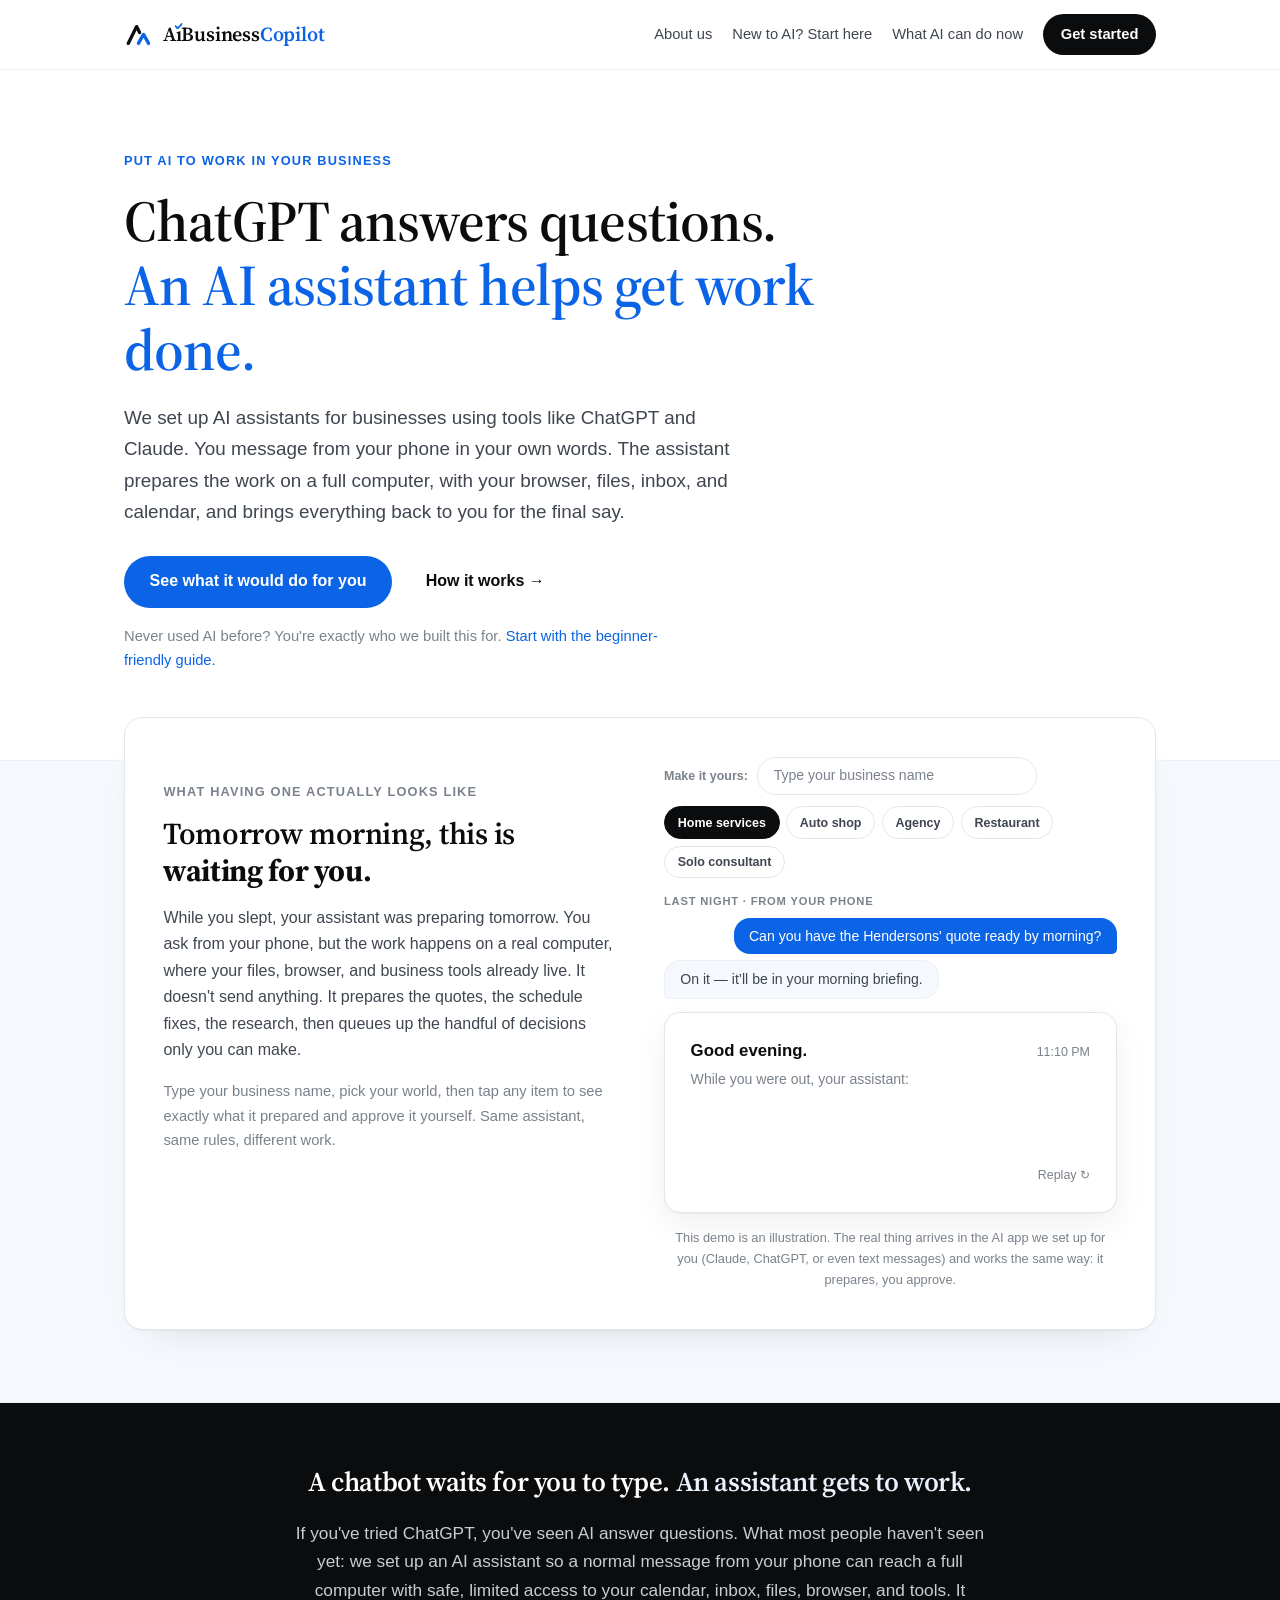
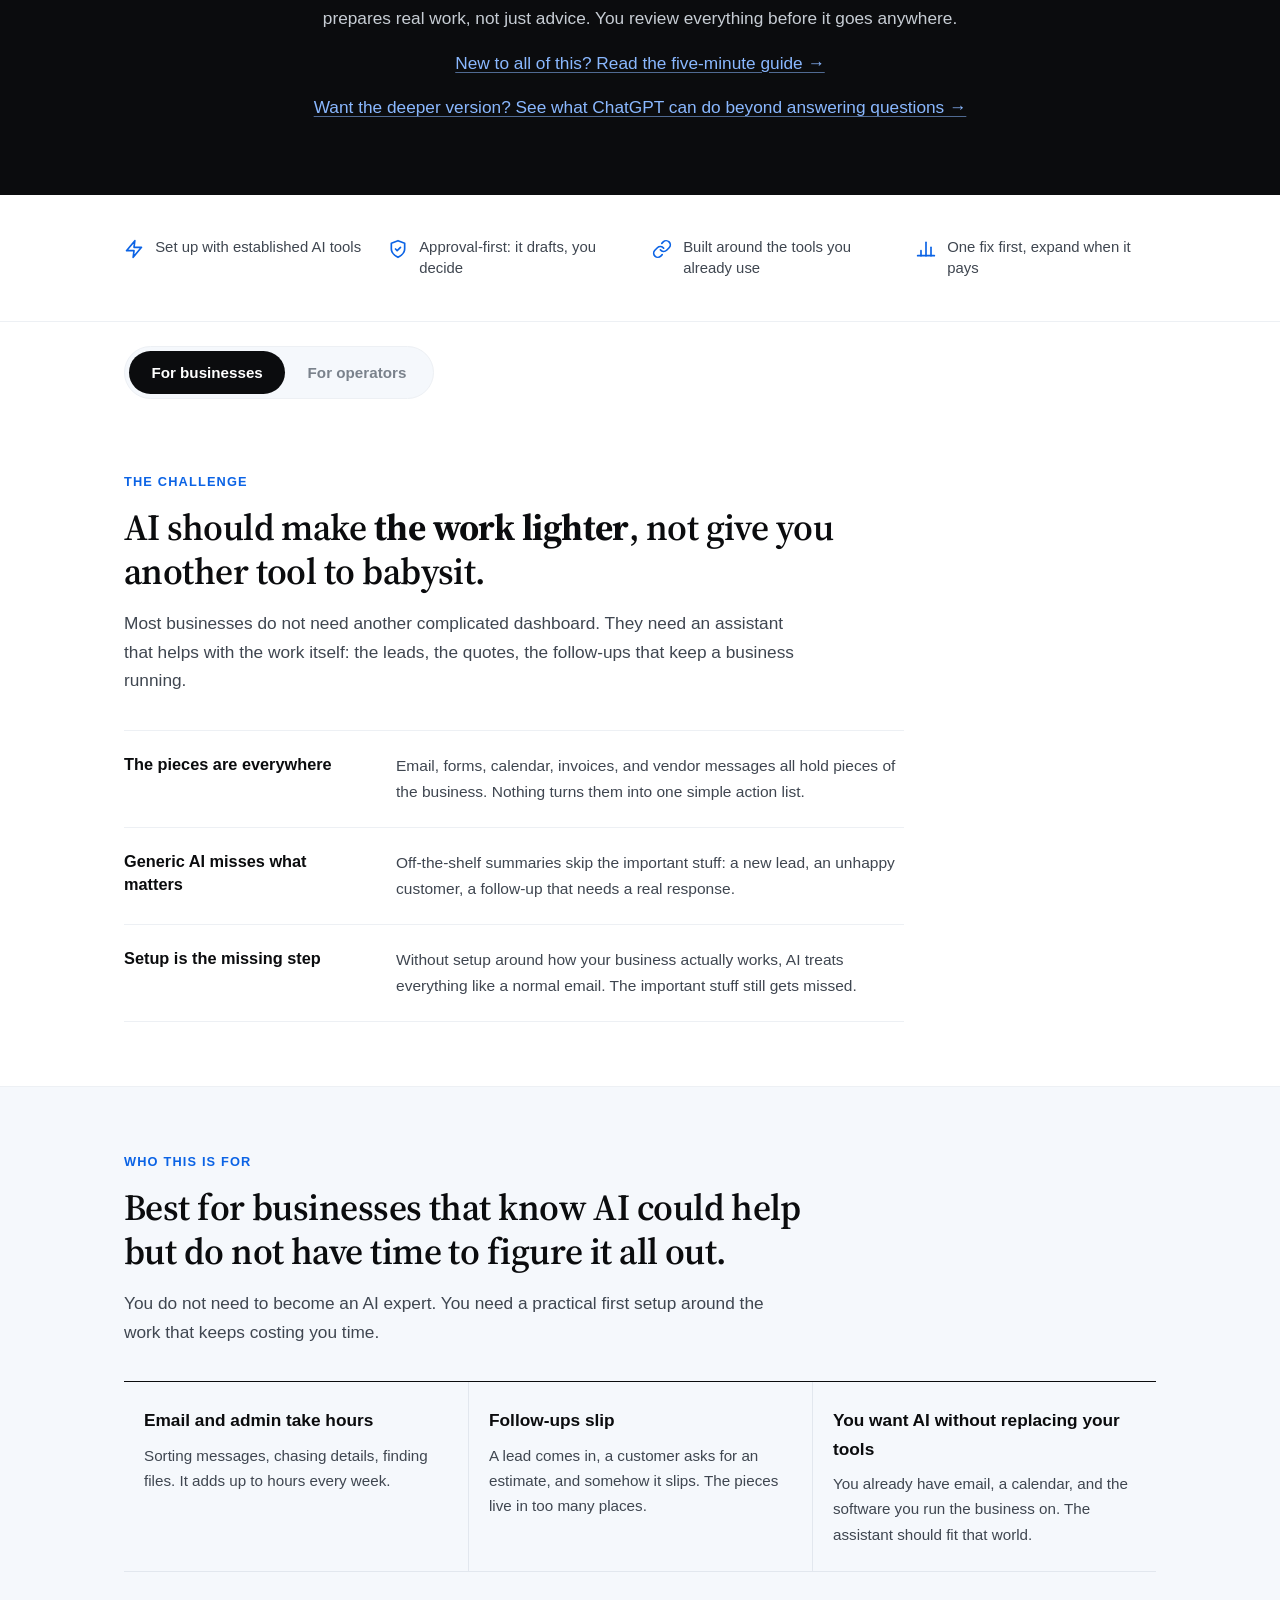
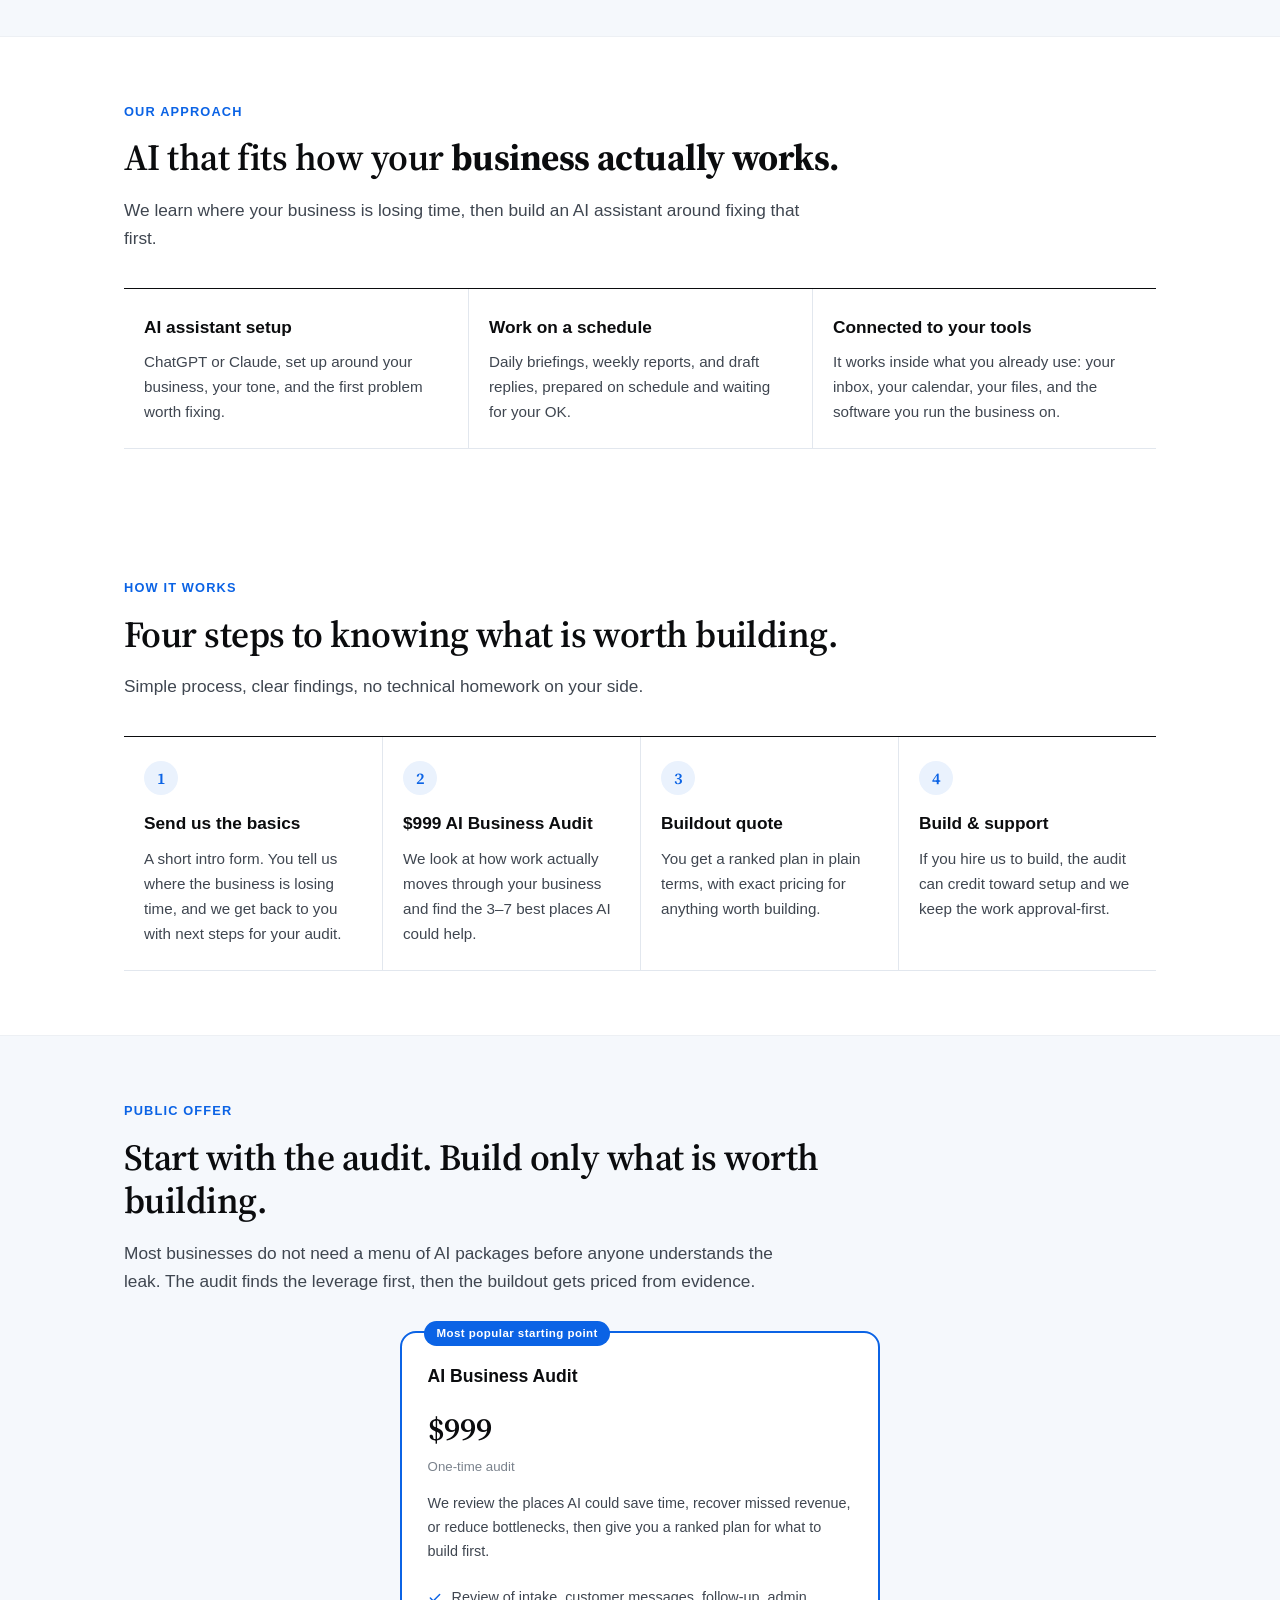
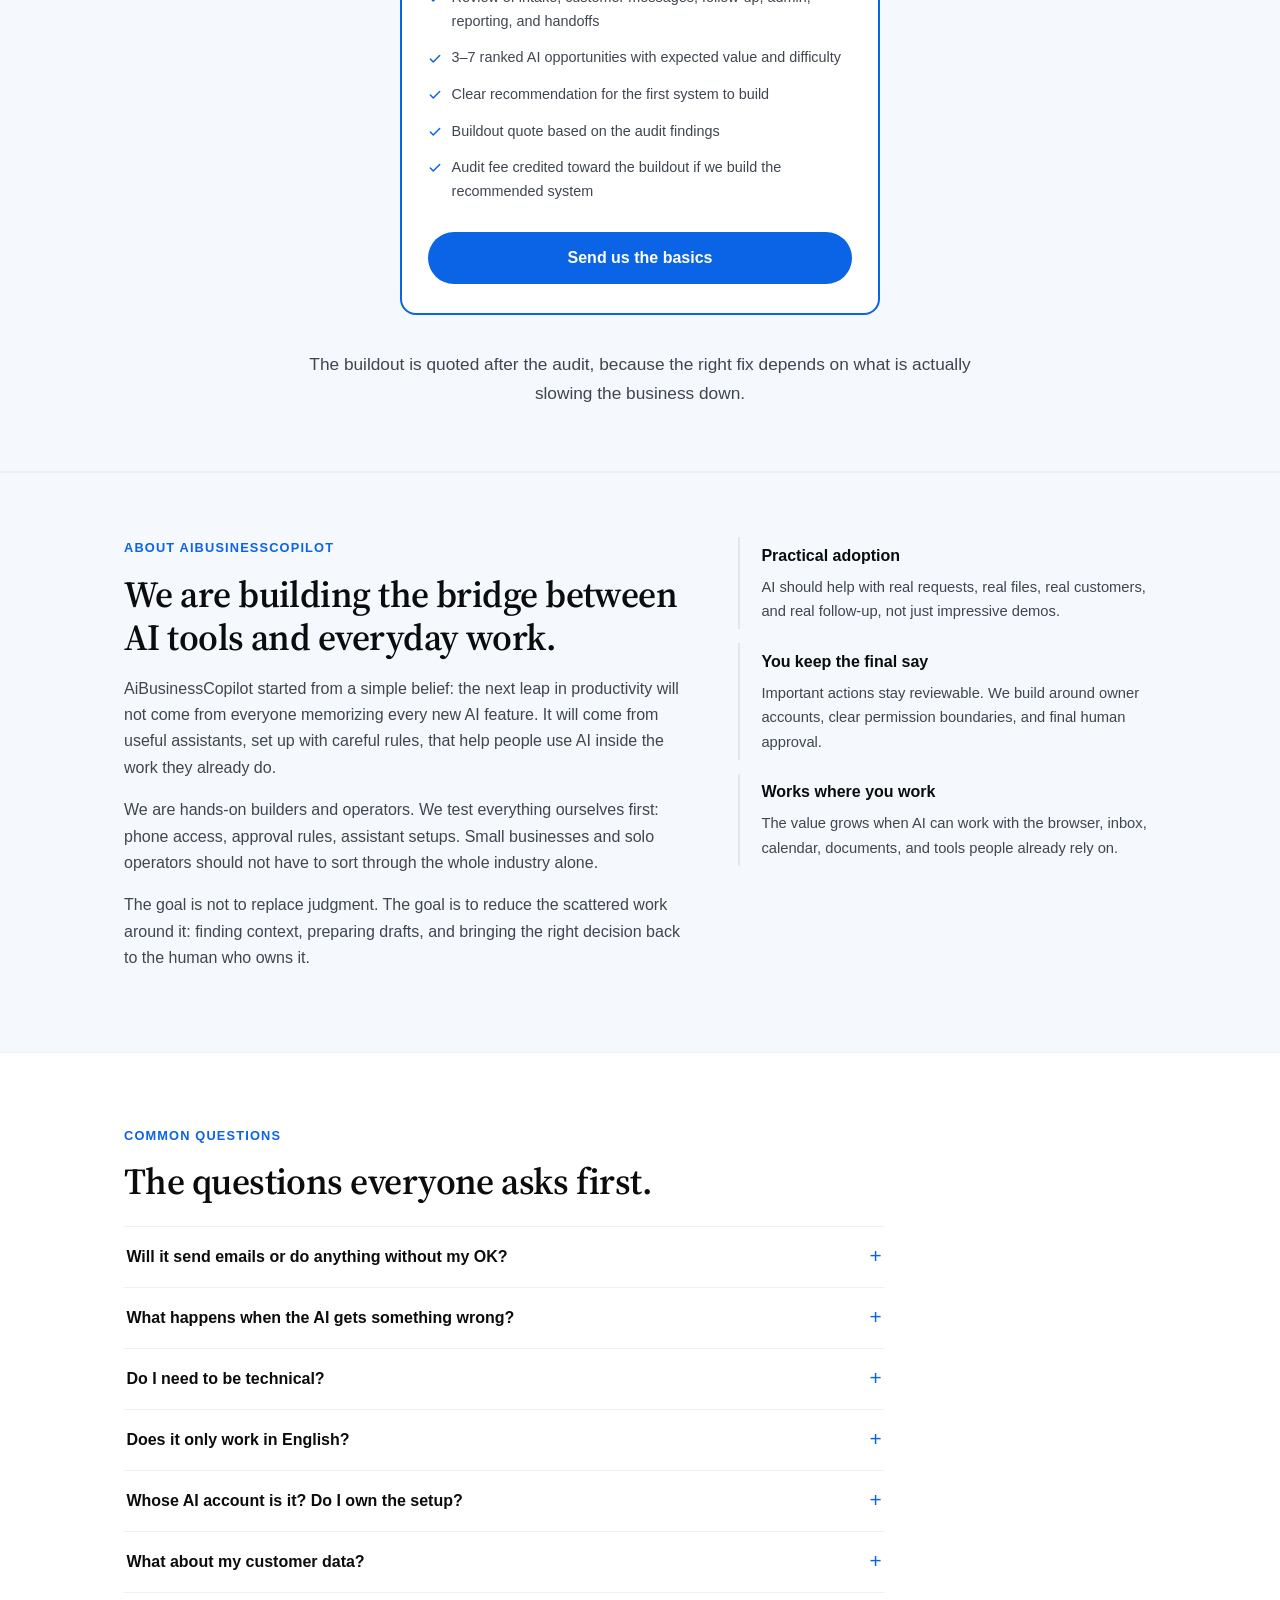
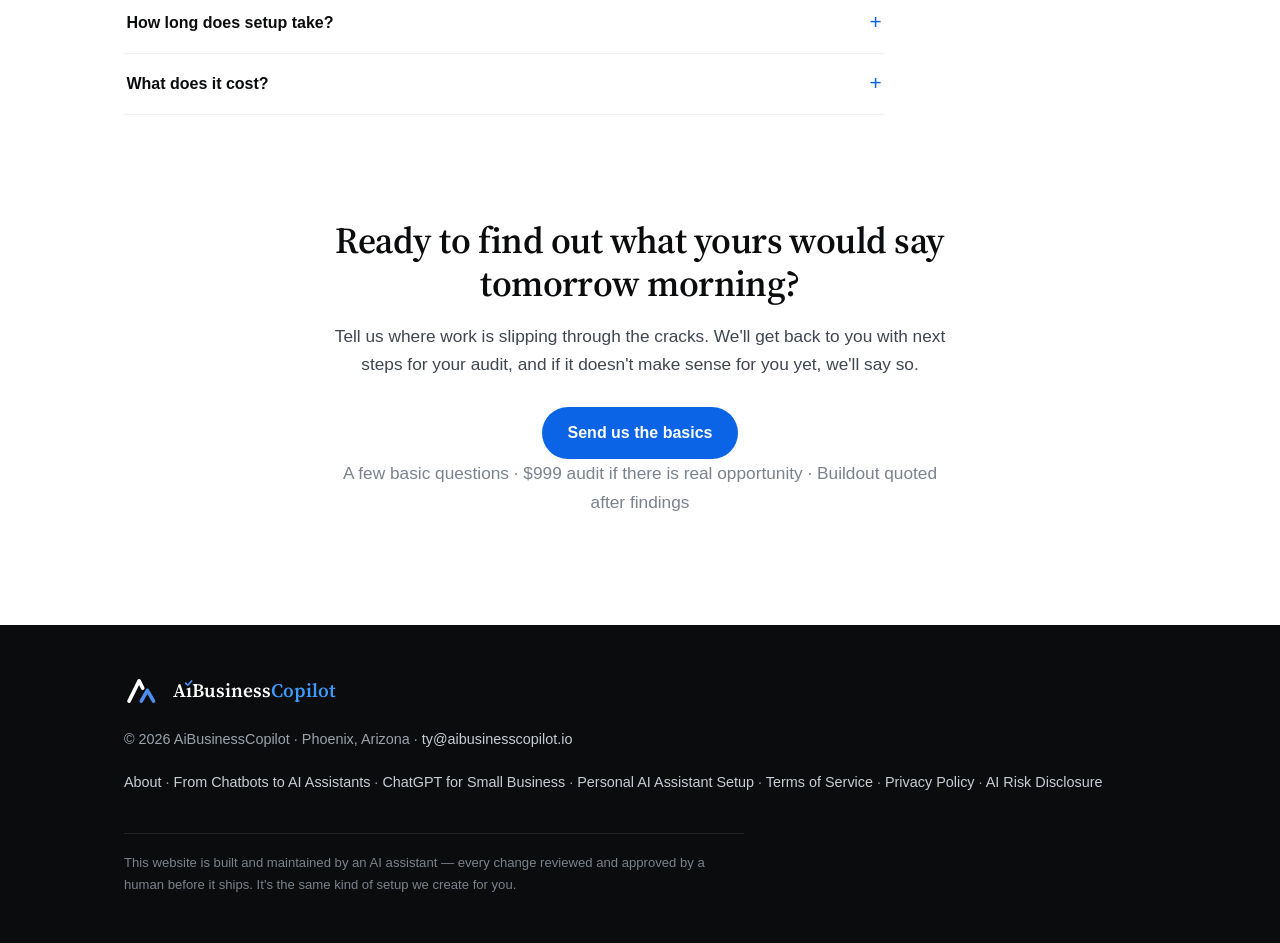
==== commit 11cd078d: "Apply refined landing page visual system" ====
--- a/index.html
+++ b/index.html
@@ -64,6 +64,8 @@
             --blue: #0B63E5;
             --blue-dark: #0A55C4;
             --blue-tint: #EAF2FD;
+            --inverse-body: #C7CDD4;
+            --inverse-link: #8AB8FF;
             --bg: #FFFFFF;
             --bg-alt: #F5F8FC;
             --border: #E2E7EE;
@@ -561,6 +563,64 @@
             .briefing-closer { opacity: 1 !important; }
         }
 
+        /* ===== CURRENT-LIVE TASTE PASS ===== */
+        .hero { padding-bottom: 5.5rem; }
+        .demo-band {
+            padding: 0 0 4.5rem;
+            background: var(--bg-alt);
+            border-top: 1px solid var(--border-soft);
+            border-bottom: 1px solid var(--border-soft);
+        }
+        .demo-band > .container {
+            position: relative;
+            margin-top: -2.75rem;
+        }
+        .demo-frame {
+            padding: 2.4rem;
+            background: var(--bg);
+            border: 1px solid var(--border);
+            border-radius: 18px;
+            box-shadow: 0 1px 2px rgba(11, 12, 14, 0.04), 0 18px 42px -30px rgba(11, 12, 14, 0.22);
+        }
+
+        .bridge {
+            background: var(--ink);
+            color: var(--inverse-body);
+            border-color: var(--ink);
+        }
+        .bridge h2 { color: #fff; }
+        .bridge .text-signal { color: var(--blue-tint); }
+        .bridge a {
+            color: var(--inverse-link);
+            text-decoration: underline;
+            text-decoration-color: rgba(138, 184, 255, 0.55);
+            text-underline-offset: 0.18em;
+        }
+        .bridge a:hover { color: #fff; }
+
+        .tab-content > section :is(.card-grid, .card-grid-4) {
+            gap: 0;
+            border-top: 1px solid var(--ink);
+        }
+        .tab-content > section :is(.card-grid, .card-grid-4) > .card {
+            background: transparent;
+            border: 0;
+            border-bottom: 1px solid var(--border);
+            border-radius: 0;
+            padding: 1.5rem 1.25rem;
+        }
+        .tab-content > section :is(.card-grid, .card-grid-4) > .card + .card {
+            border-left: 1px solid var(--border);
+        }
+
+        .about-layout .principle {
+            background: transparent;
+            border: 0;
+            border-left: 2px solid var(--border);
+            border-radius: 0;
+            padding: 0.35rem 0 0.35rem 1.35rem;
+        }
+
         /* ===== RESPONSIVE ===== */
         @media (max-width: 920px) {
             .demo-frame { grid-template-columns: 1fr; gap: 2rem; }
@@ -573,6 +633,17 @@
             .hero { padding: 3.5rem 0 2.5rem; }
             nav .wordmark.logo-image img { height: 50px; }
             nav .start-here { display: none; }
+
+            .hero { padding-bottom: 4rem; }
+            .demo-band > .container { margin-top: -1.75rem; }
+            .demo-frame { padding: 1.3rem; border-radius: 14px; }
+            .tab-content > section :is(.card-grid, .card-grid-4) > .card {
+                padding: 1.25rem 0.35rem;
+            }
+            .tab-content > section :is(.card-grid, .card-grid-4) > .card + .card {
+                border-left: 0;
+            }
+            .about-layout .principle { padding-left: 1rem; }
         }
 
         @media (max-width: 520px) {
@@ -733,7 +804,7 @@
         <section class="alt">
             <div class="container">
                 <div class="section-label reveal">Who this is for</div>
-                <h2 class="reveal">Best for businesses that know AI could help but do not have time to figure it all out</h2>
+                <h2 class="reveal">Best for businesses that know AI could help but do not have time to figure it all out.</h2>
                 <p class="subtitle reveal">You do not need to become an AI expert. You need a practical first setup around the work that keeps costing you time.</p>
                 <div class="card-grid">
                     <div class="card reveal">
@@ -755,7 +826,7 @@
         <section>
             <div class="container">
                 <div class="section-label reveal">Our approach</div>
-                <h2 class="reveal">AI that fits how your <span class="text-outcome">business actually works</span></h2>
+                <h2 class="reveal">AI that fits how your <span class="text-outcome">business actually works.</span></h2>
                 <p class="subtitle reveal">We learn where your business is losing time, then build an AI assistant around fixing that first.</p>
                 <div class="card-grid">
                     <div class="card reveal">
@@ -777,7 +848,7 @@
         <section id="how-it-works">
             <div class="container">
                 <div class="section-label reveal">How it works</div>
-                <h2 class="reveal">Four steps to knowing what is worth building</h2>
+                <h2 class="reveal">Four steps to knowing what is worth building.</h2>
                 <p class="subtitle reveal">Simple process, clear findings, no technical homework on your side.</p>
                 <div class="card-grid-4">
                     <div class="card step reveal">
@@ -859,7 +930,7 @@
         <section class="alt">
             <div class="container">
                 <div class="section-label reveal">Our approach</div>
-                <h2 class="reveal">AI support built around the way you work</h2>
+                <h2 class="reveal">AI support built around the way you work.</h2>
                 <p class="subtitle reveal">From a focused AI assistant to a deeper custom build, we set up practical help that fits how you already work.</p>
                 <div class="card-grid-4">
                     <div class="card reveal">
@@ -885,7 +956,7 @@
         <section>
             <div class="container">
                 <div class="section-label reveal">How it works</div>
-                <h2 class="reveal">Four steps to an assistant that fits you</h2>
+                <h2 class="reveal">Four steps to an assistant that fits you.</h2>
                 <p class="subtitle reveal">Clear intake, sharp setup, and a system that feels built for you.</p>
                 <div class="card-grid-4">
                     <div class="card step reveal">
@@ -915,7 +986,7 @@
         <section class="alt">
             <div class="container">
                 <div class="section-label reveal">Our services</div>
-                <h2 class="reveal">The right setup for how you work</h2>
+                <h2 class="reveal">The right setup for how you work.</h2>
                 <p class="subtitle reveal">For solo operators and professionals, we use the same approach: start with one fix that saves you real time, prove the value, then expand only when it makes sense.</p>
                 <div class="pricing-single">
                     <div class="pricing-card featured reveal">
@@ -971,7 +1042,7 @@
     <section class="faq-section" id="faq">
         <div class="container">
             <div class="section-label reveal">Common questions</div>
-            <h2 class="reveal">The questions everyone asks first</h2>
+            <h2 class="reveal">The questions everyone asks first.</h2>
             <div class="faq reveal">
                 <details>
                     <summary>Will it send emails or do anything without my OK?<span class="fq-x" aria-hidden="true">+</span></summary>
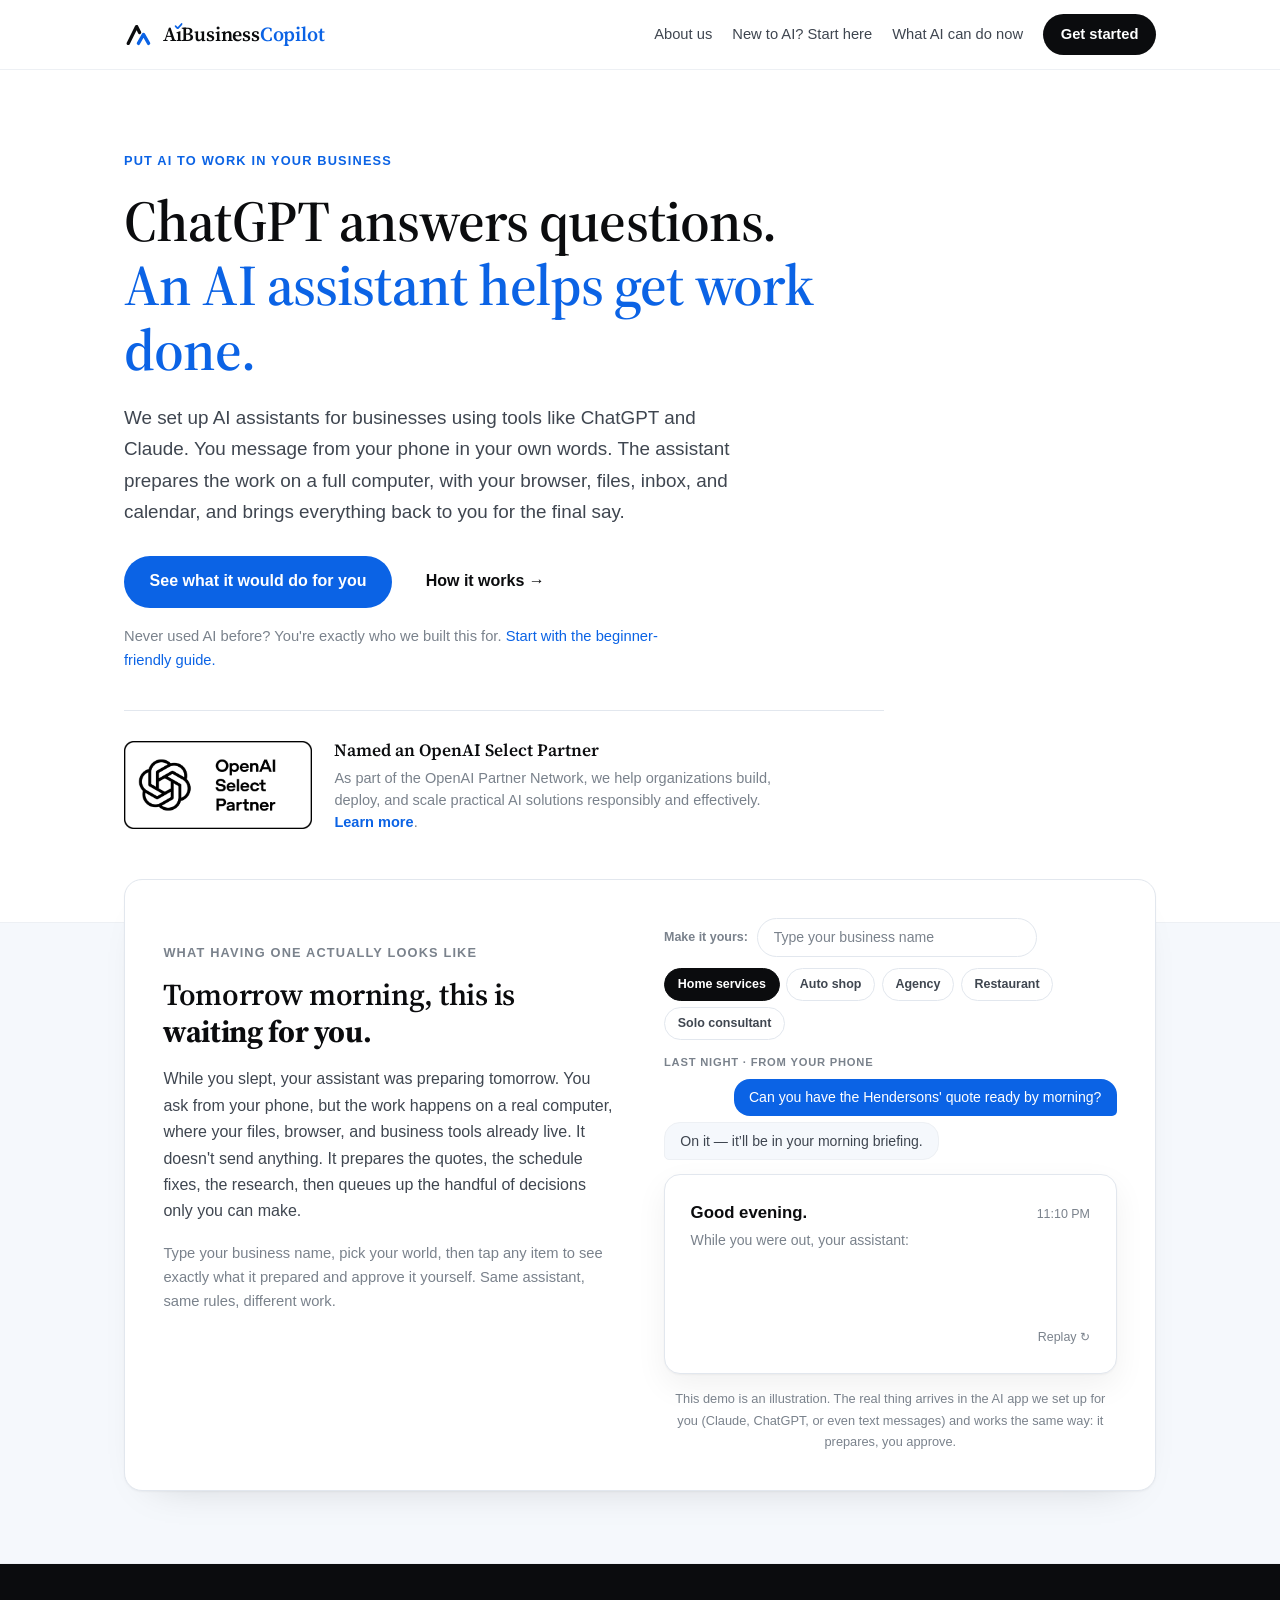
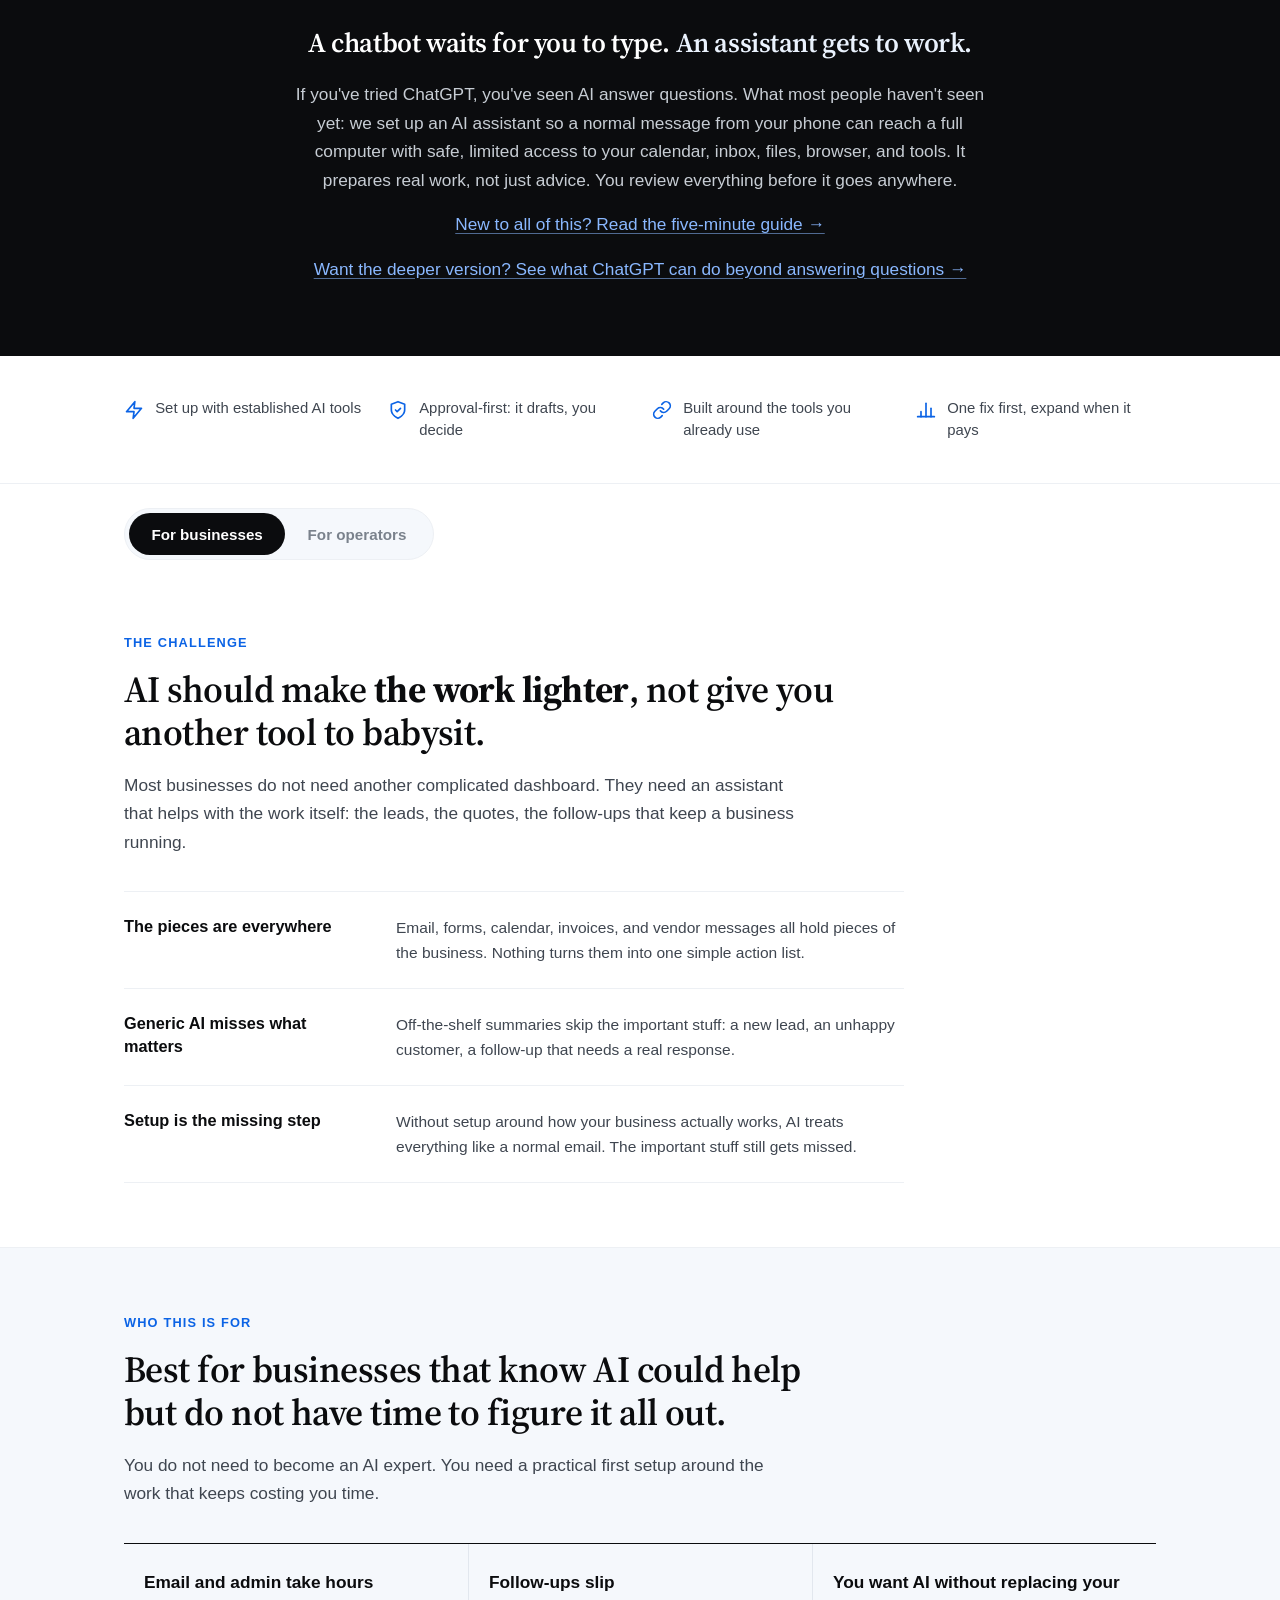
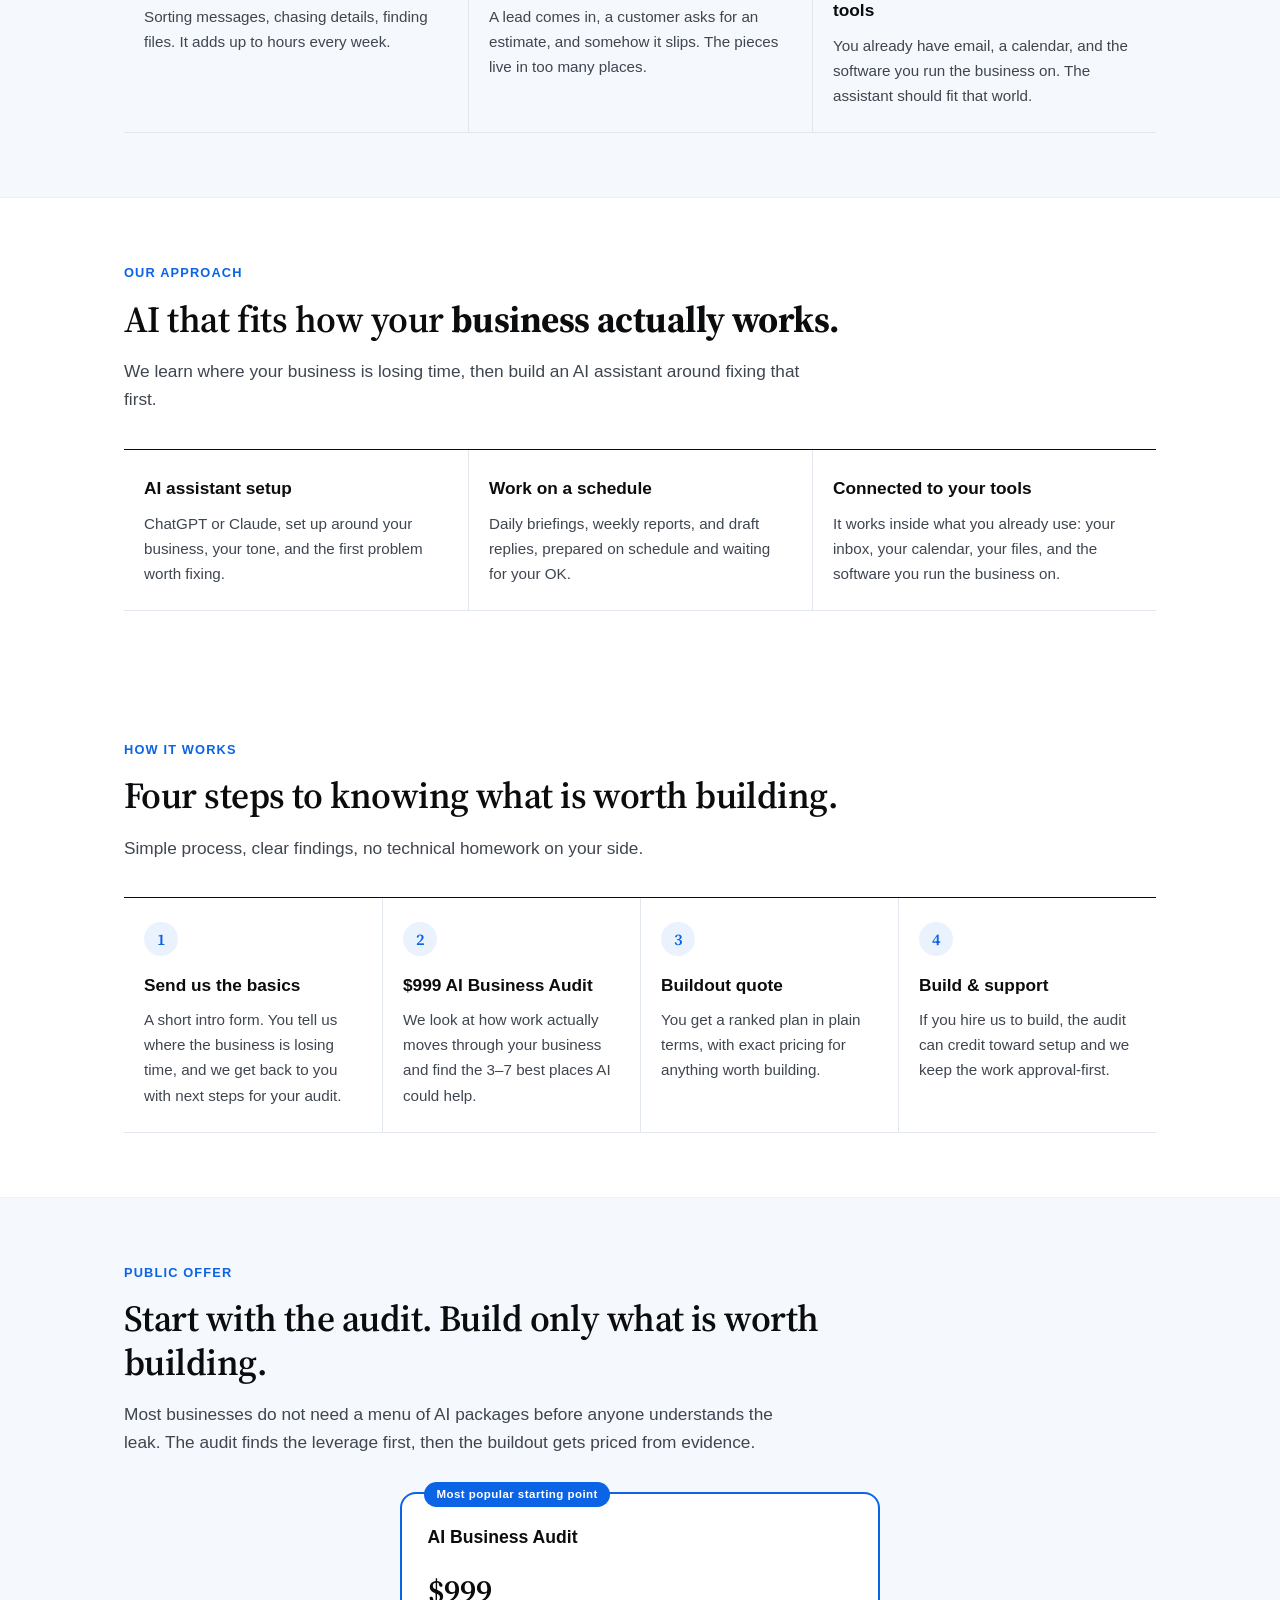
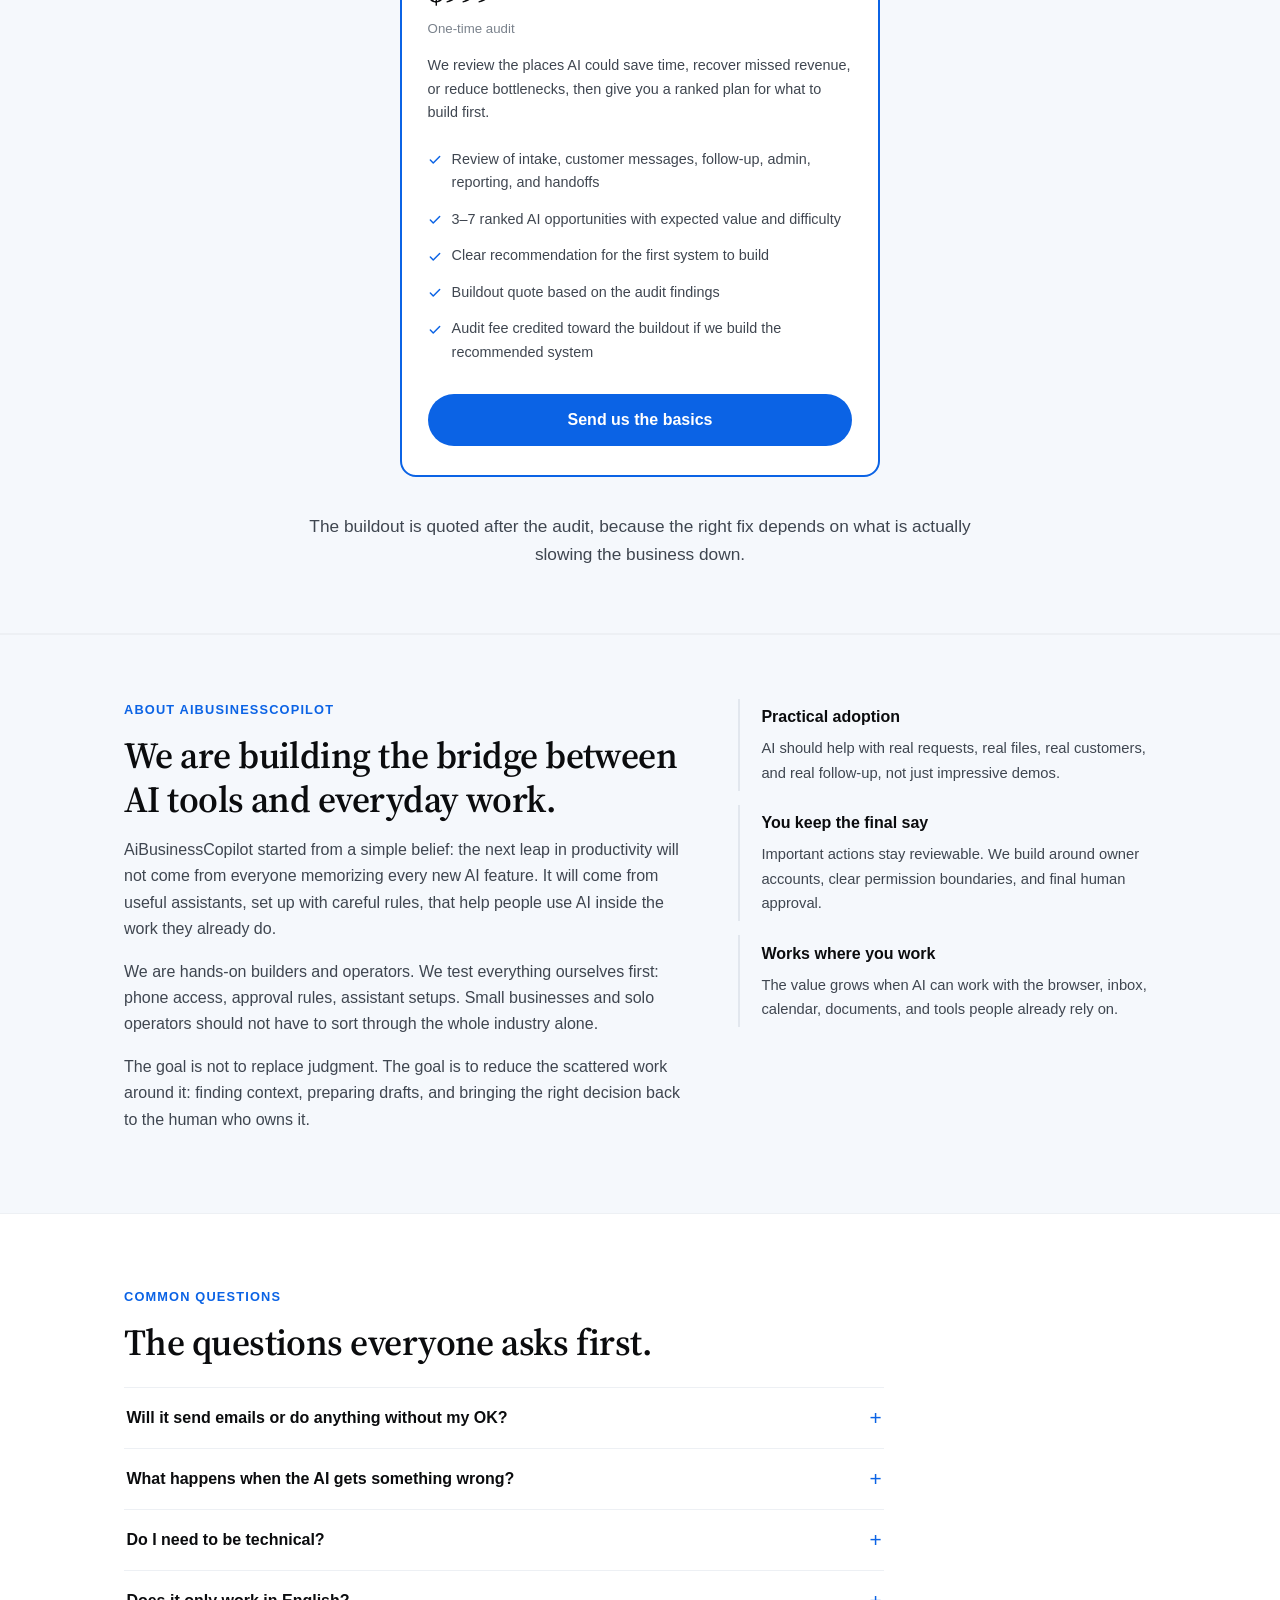
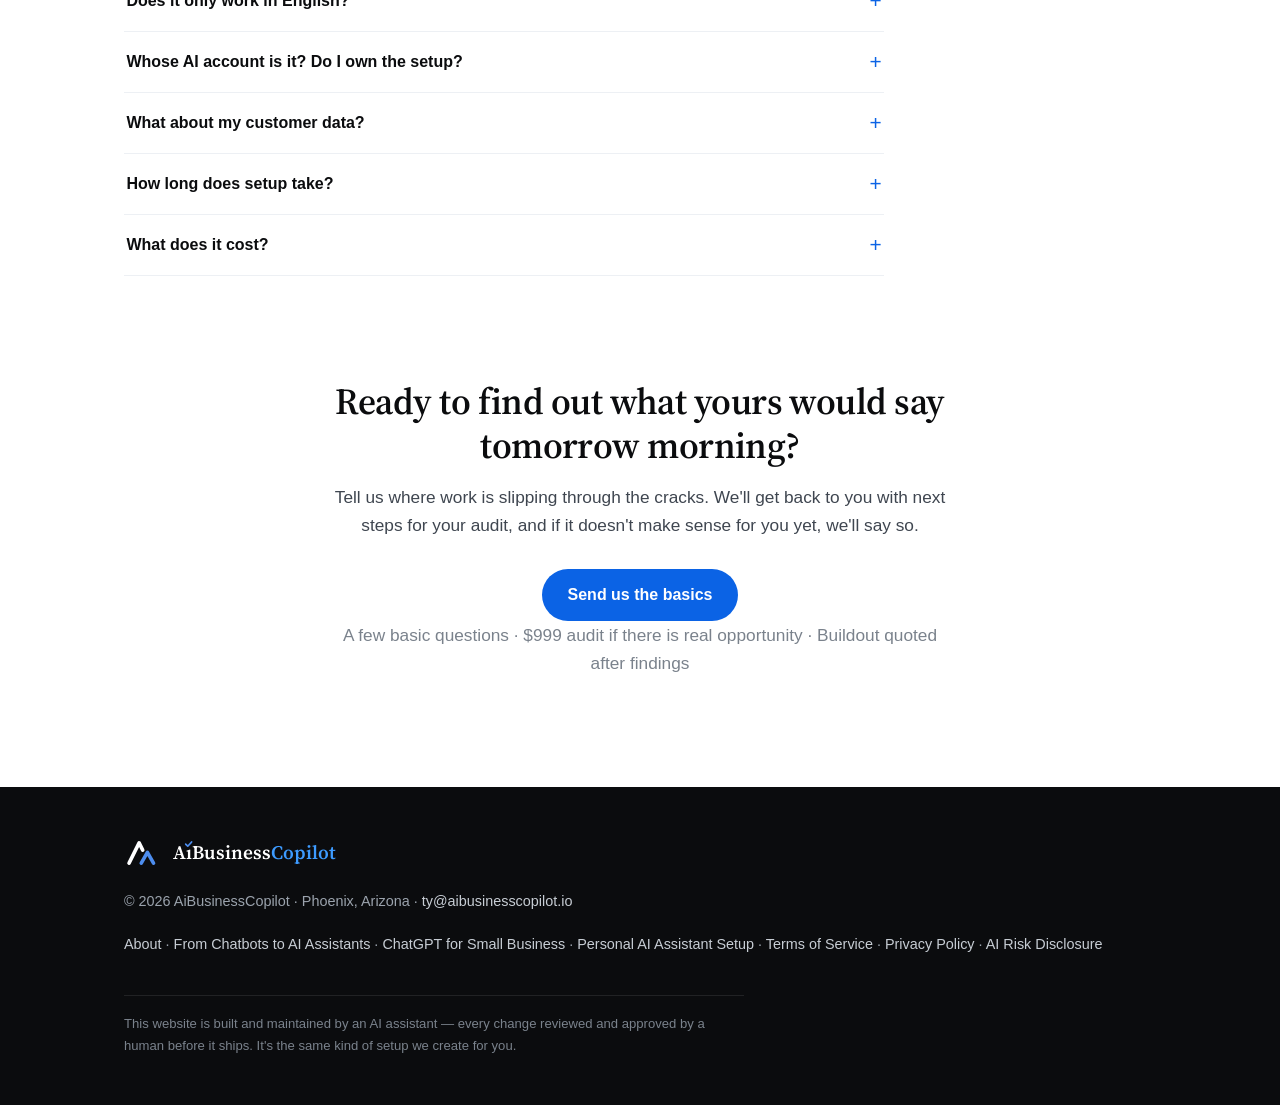
==== commit a51d5f09: "Add OpenAI Select Partner badge" ====
--- a/index.html
+++ b/index.html
@@ -203,6 +203,45 @@
         .hero .hero-ctas { display: flex; flex-wrap: wrap; align-items: center; gap: 0.9rem; margin-bottom: 1rem; }
         .hero .hero-note { font-size: 0.92rem; color: var(--muted); max-width: 560px; }
 
+        .partner-proof {
+            display: flex;
+            align-items: center;
+            gap: 1.4rem;
+            max-width: 760px;
+            margin-top: 2.35rem;
+            padding-top: 1.6rem;
+            border-top: 1px solid var(--border);
+        }
+        .partner-proof-badge {
+            display: block;
+            flex: 0 0 auto;
+            line-height: 0;
+        }
+        .partner-proof-badge img {
+            display: block;
+            width: 188px;
+            height: auto;
+        }
+        .partner-proof-copy { max-width: 470px; }
+        .partner-proof-copy strong {
+            display: block;
+            margin-bottom: 0.2rem;
+            color: var(--ink);
+            font-family: var(--serif);
+            font-size: 1.08rem;
+            font-weight: 600;
+        }
+        .partner-proof-copy p {
+            margin: 0;
+            color: var(--muted);
+            font-size: 0.91rem;
+            line-height: 1.5;
+        }
+        .partner-proof-copy a {
+            font-weight: 600;
+            white-space: nowrap;
+        }
+
         /* ===== BRIEFING DEMO ===== */
         .demo-band { padding: 1rem 0 4.5rem; }
         .demo-frame {
@@ -658,6 +697,8 @@
             .hero .lede { font-size: 1.05rem; }
             .hero .hero-ctas { flex-direction: column; align-items: flex-start; }
             .hero .hero-ctas .btn-ghost { padding-left: 0; }
+            .partner-proof { flex-direction: column; align-items: flex-start; gap: 0.9rem; }
+            .partner-proof-badge img { width: 168px; }
         }
     </style>
 </head>
@@ -686,6 +727,15 @@
                 <a href="#how-it-works" class="btn-ghost">How it works &rarr;</a>
             </div>
             <p class="hero-note reveal">Never used AI before? You're exactly who we built this for. <a href="ai-assistants.html">Start with the beginner-friendly guide.</a></p>
+            <div class="partner-proof reveal">
+                <a class="partner-proof-badge" href="https://openai.com/business/partners/" aria-label="Learn about the OpenAI Partner Network">
+                    <img src="assets/openai-select-partner/OpenAI_Select_Partner_Badge.png" alt="OpenAI Select Partner">
+                </a>
+                <div class="partner-proof-copy">
+                    <strong>Named an OpenAI Select Partner</strong>
+                    <p>As part of the OpenAI Partner Network, we help organizations build, deploy, and scale practical AI solutions responsibly and effectively. <a href="https://openai.com/business/partners/">Learn more</a>.</p>
+                </div>
+            </div>
         </div>
     </section>
 
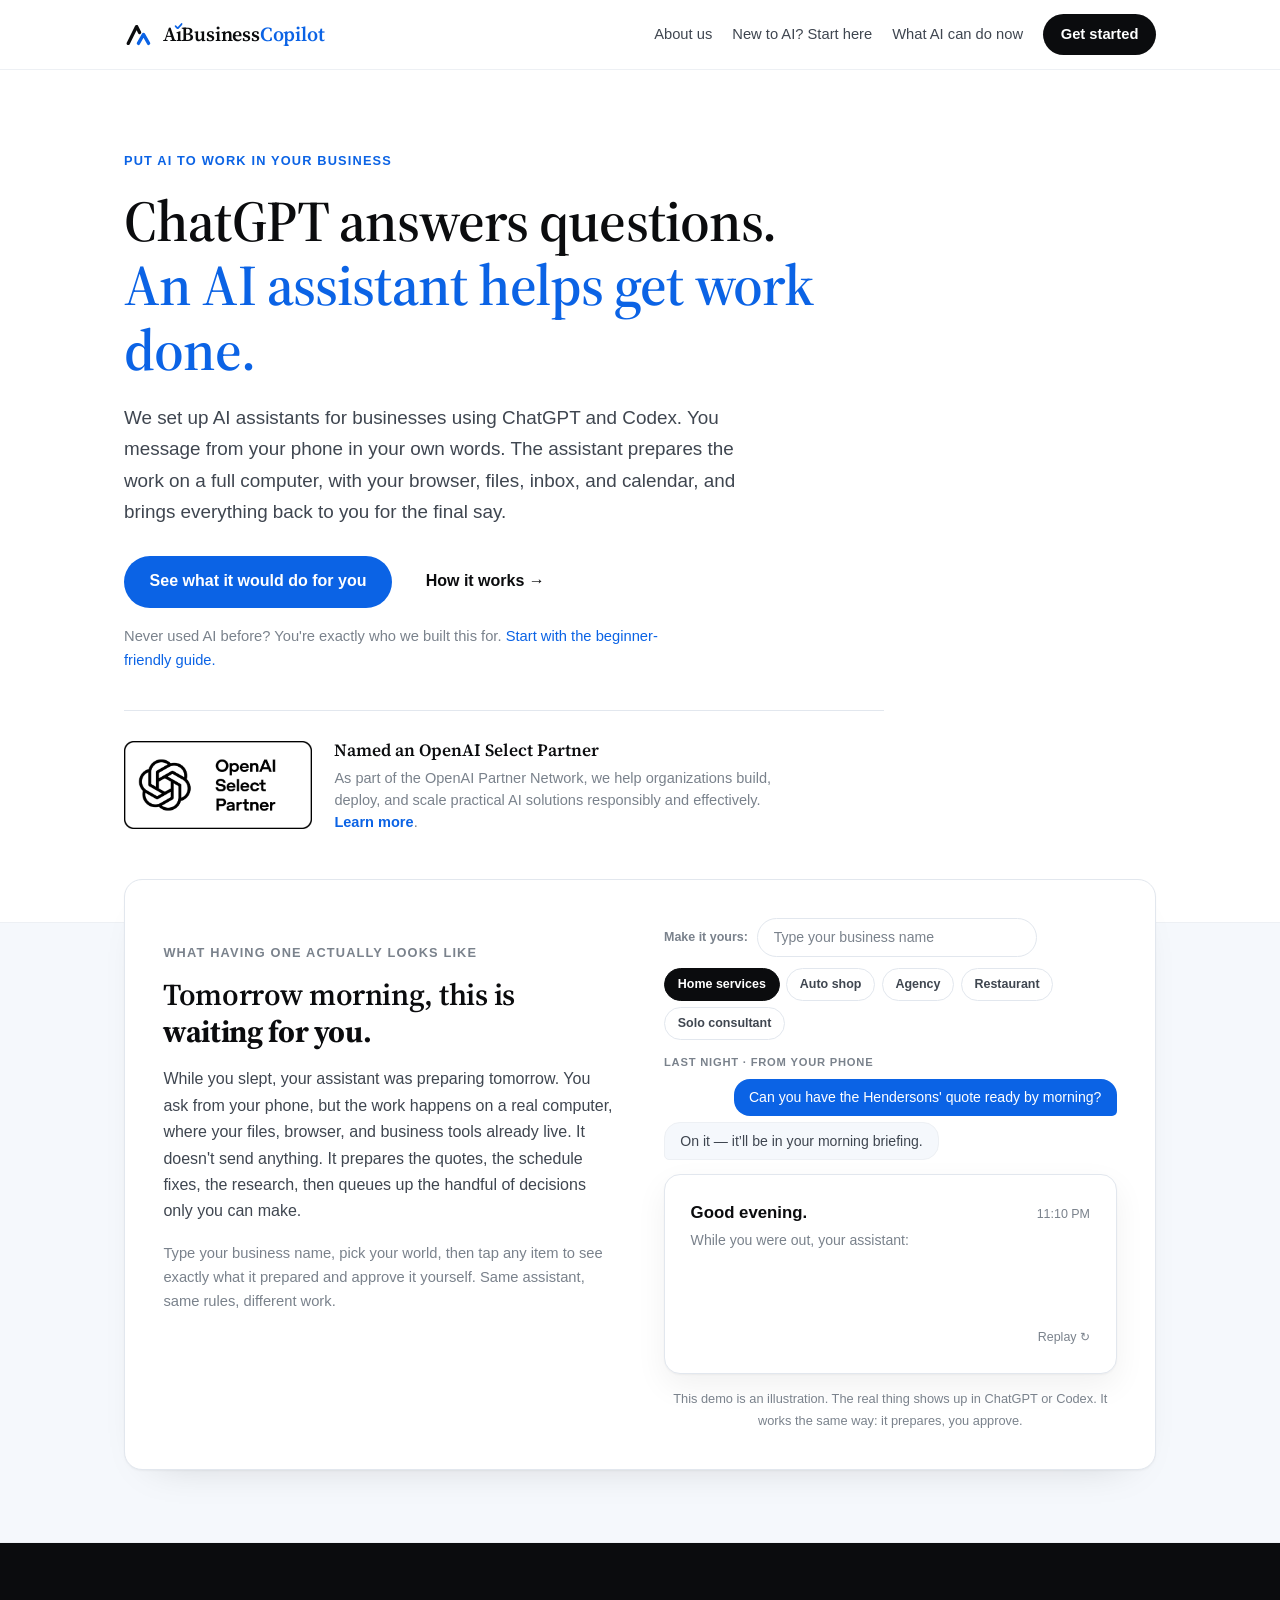
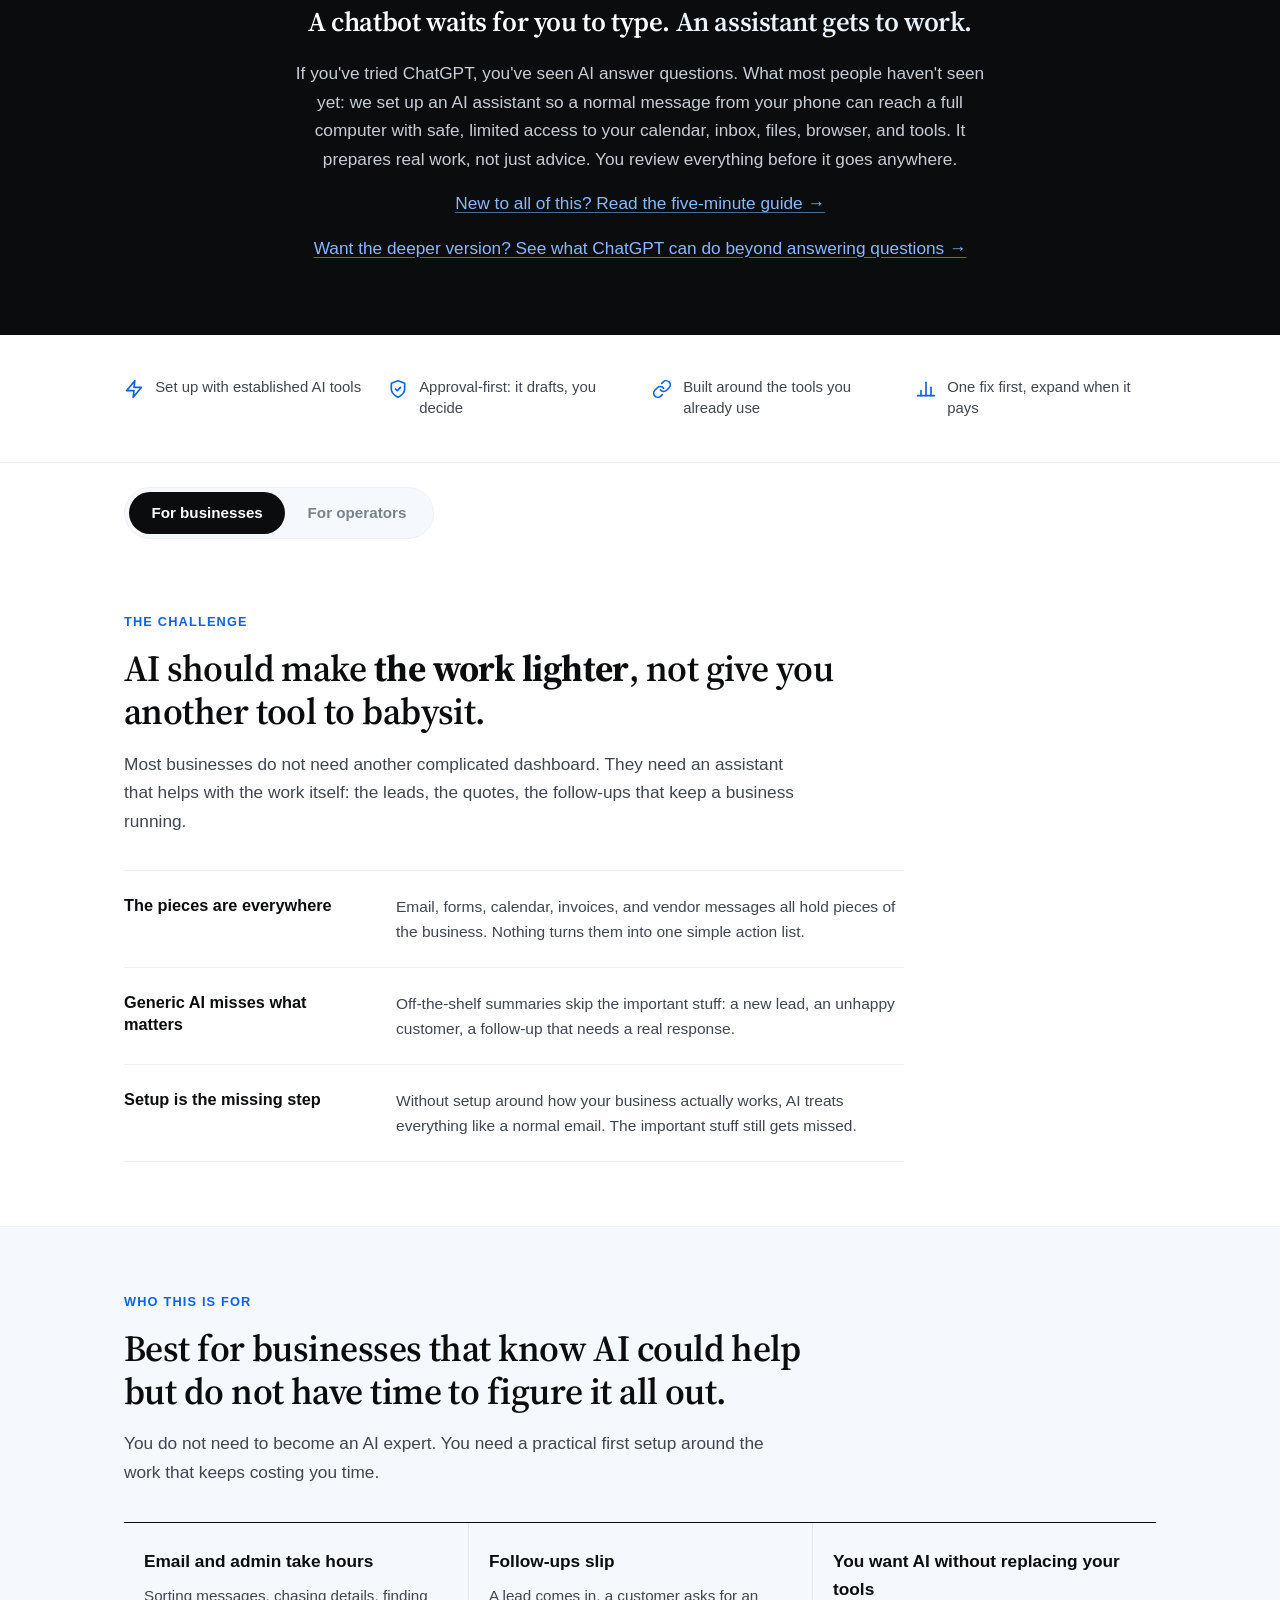
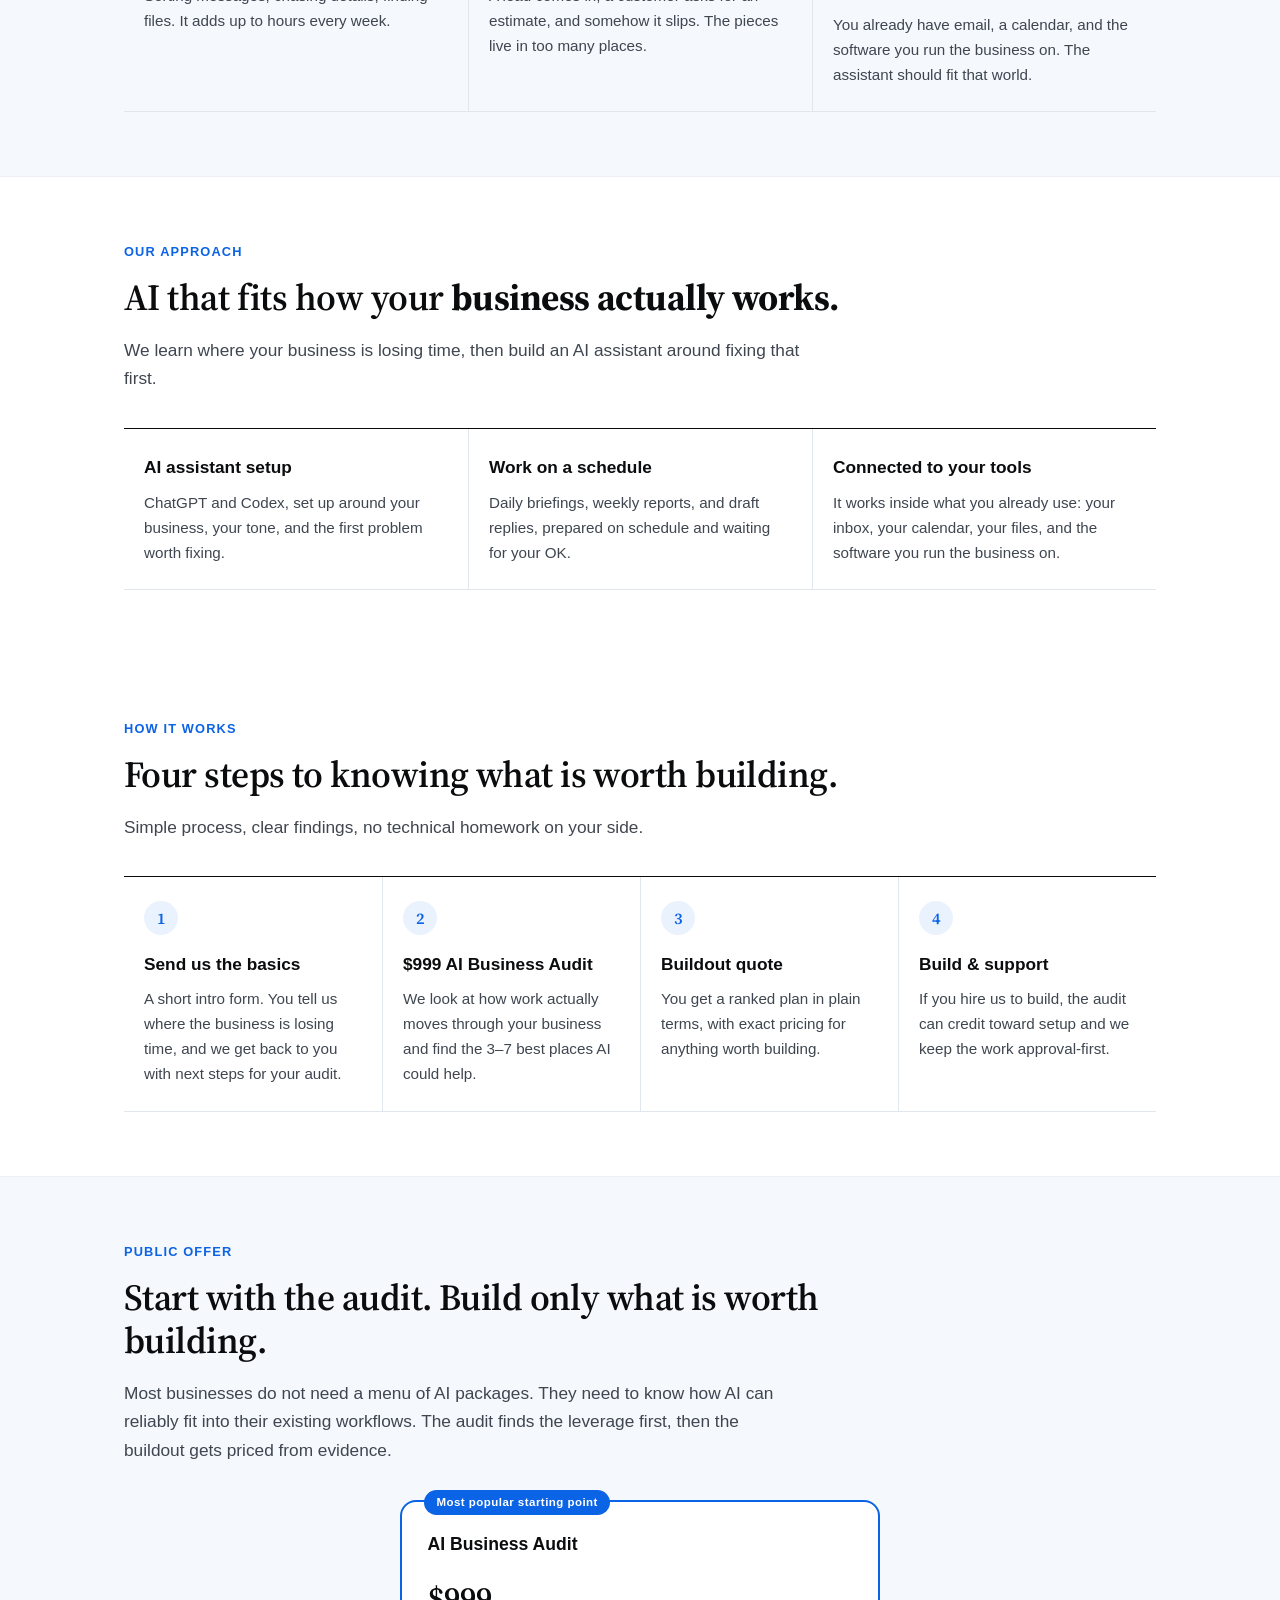
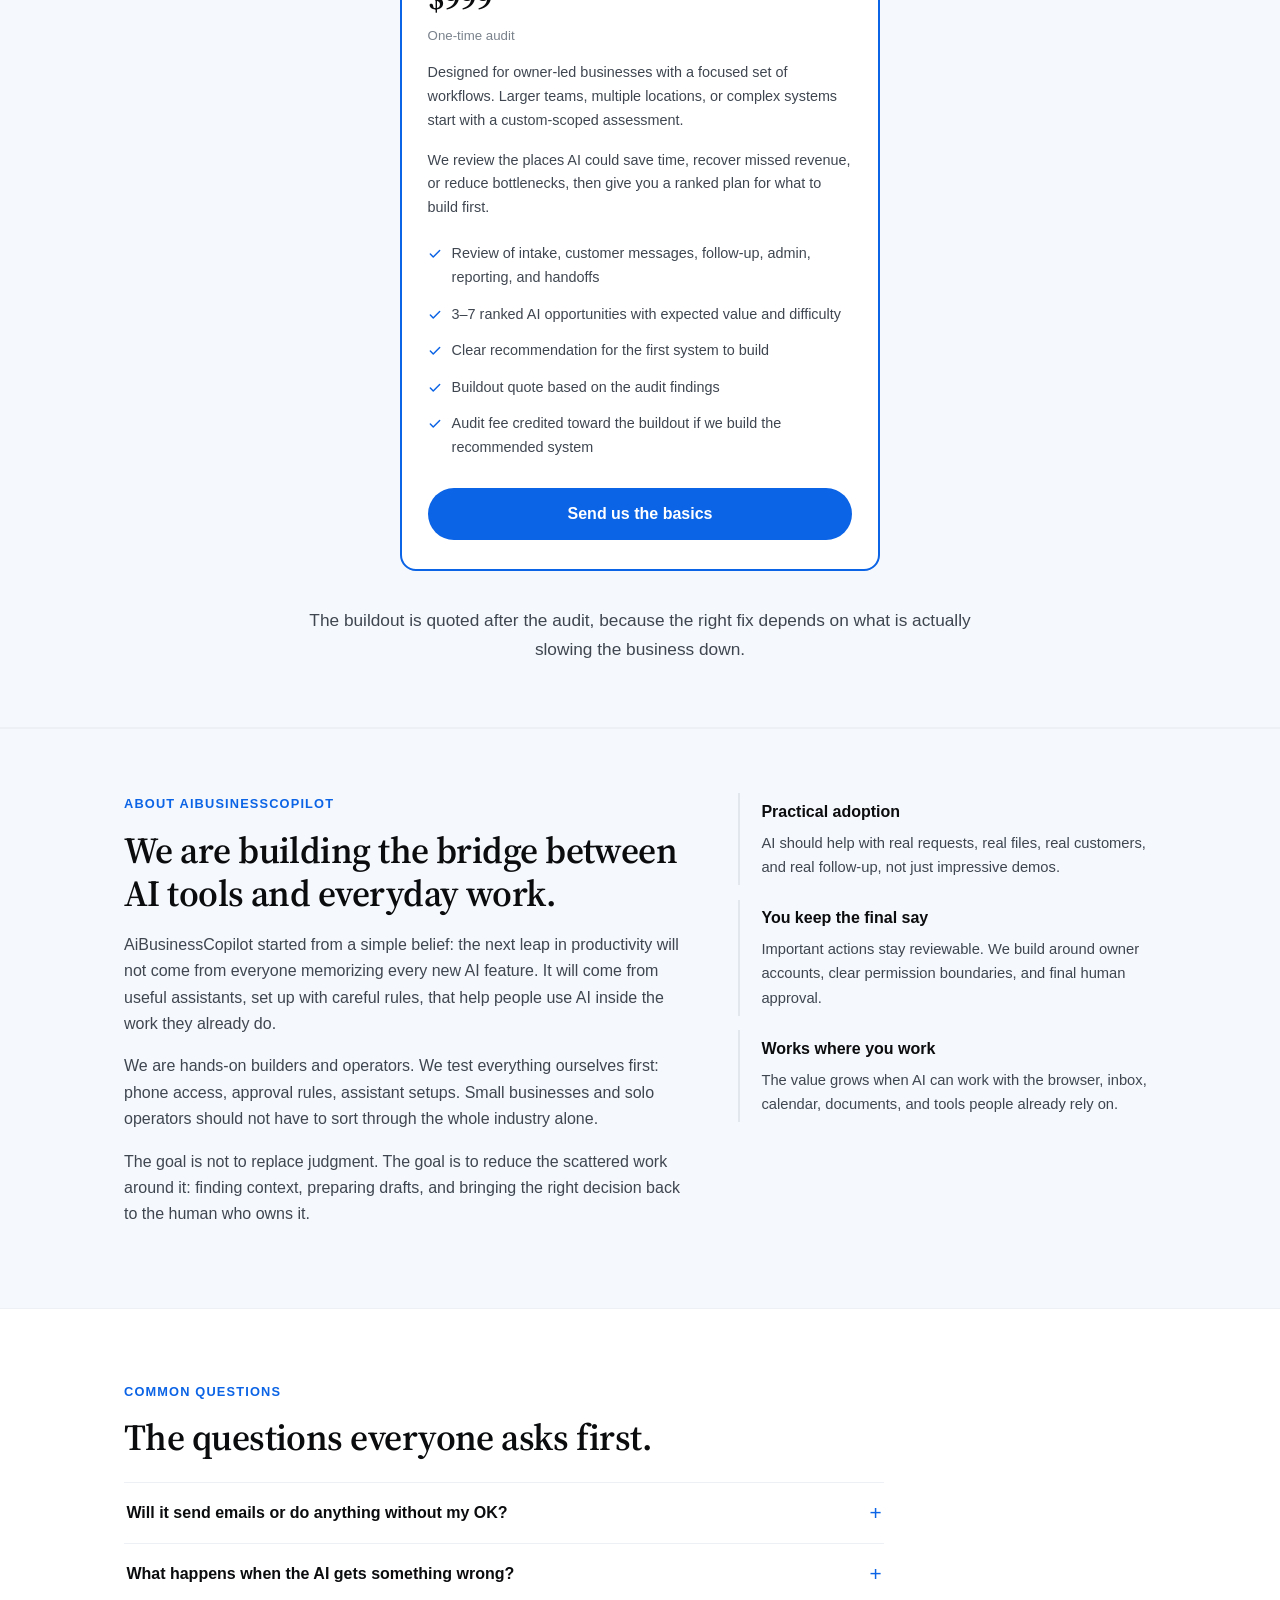
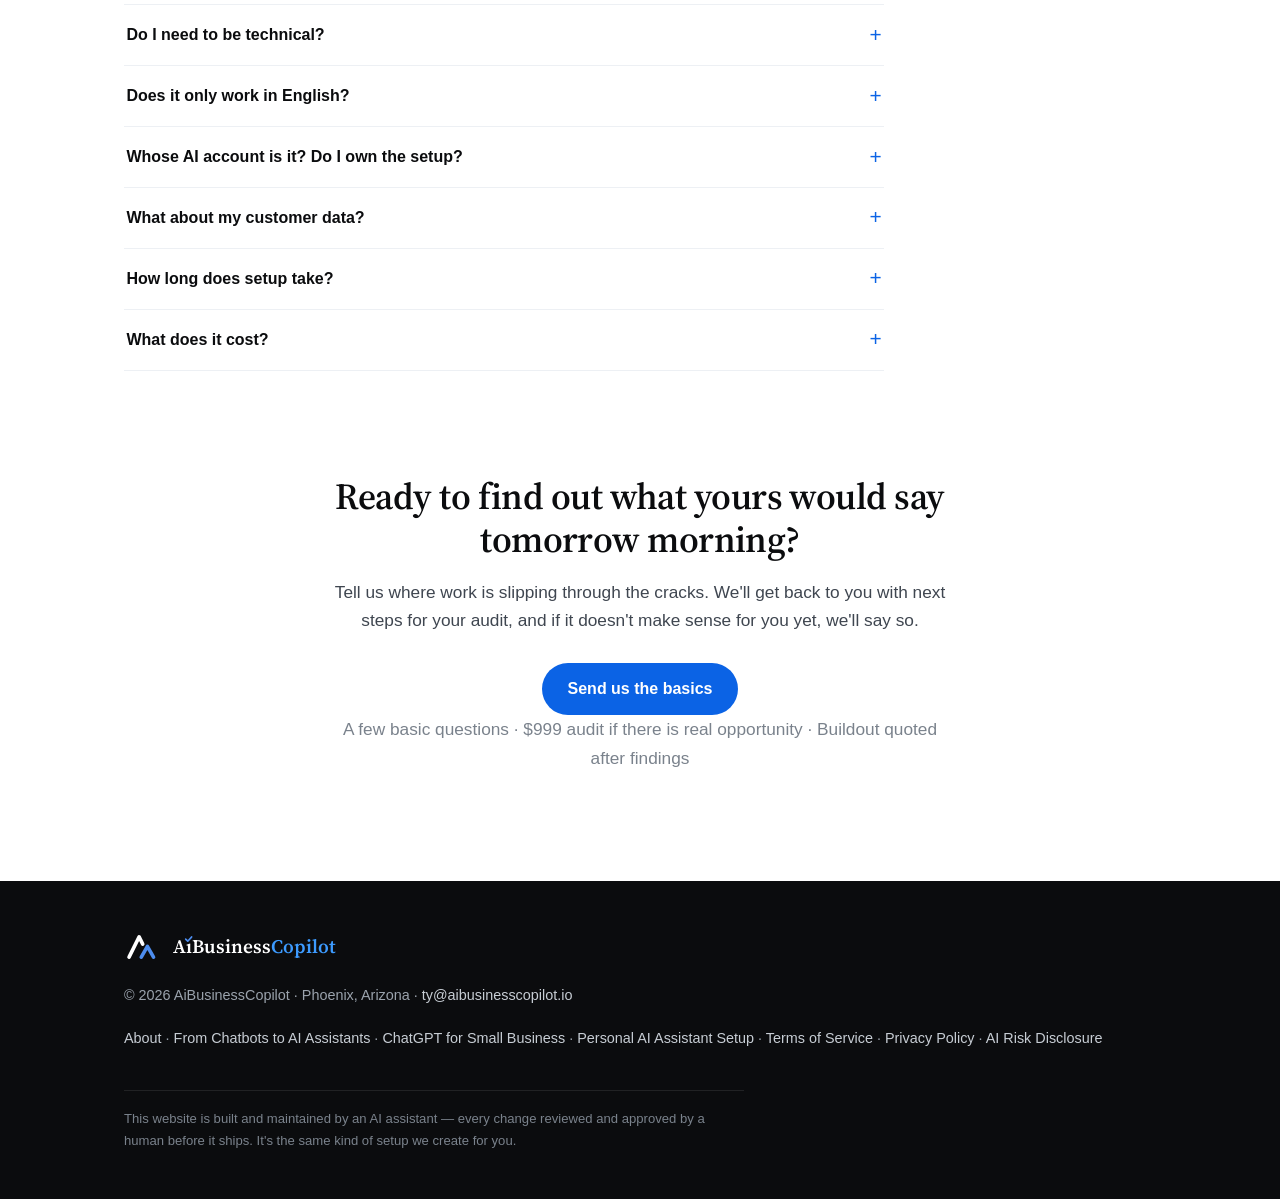
==== commit 24aaa8e6: "Refine ChatGPT and Codex site positioning" ====
--- a/index.html
+++ b/index.html
@@ -4,7 +4,7 @@
     <meta charset="UTF-8">
     <meta name="viewport" content="width=device-width, initial-scale=1.0">
     <title>AiBusinessCopilot — AI assistants that help get work done</title>
-    <meta name="description" content="We help businesses reduce repetitive work, organize information, and stay on top of customer requests using modern AI tools like ChatGPT and Claude. Message from your phone; the assistant prepares work on a full computer with your browser, files, and tools.">
+    <meta name="description" content="We help businesses reduce repetitive work, organize information, and stay on top of customer requests using ChatGPT and Codex. Message from your phone; the assistant prepares work on a full computer with your browser, files, and tools.">
     <link rel="canonical" href="https://aibusinesscopilot.io/">
     <meta property="og:title" content="AiBusinessCopilot — AI assistants that help get work done">
     <meta property="og:description" content="Reduce repetitive work with an AI assistant you can message from your phone while it prepares work on a full computer with your browser, files, and tools.">
@@ -42,7 +42,7 @@
       "url": "https://aibusinesscopilot.io/",
       "email": "ty@aibusinesscopilot.io",
       "image": "https://aibusinesscopilot.io/social-card.jpg",
-      "description": "We help businesses reduce repetitive work, organize information, and stay on top of customer requests using modern AI tools like ChatGPT and Claude — reachable from your phone and connected to the computer, browser, files, and tools you already use, with every action approved by you before it goes out.",
+      "description": "We help businesses reduce repetitive work, organize information, and stay on top of customer requests using ChatGPT and Codex — reachable from your phone and connected to the computer, browser, files, and tools you already use, with every action approved by you before it goes out.",
       "areaServed": [
         { "@type": "City", "name": "Phoenix", "containedInPlace": { "@type": "State", "name": "Arizona" } },
         "Remote"
@@ -721,7 +721,7 @@
         <div class="container">
             <p class="eyebrow reveal">Put AI to work in your business</p>
             <h1 class="reveal">ChatGPT answers questions.<br><span class="text-signal">An AI assistant helps get work done.</span></h1>
-            <p class="lede reveal">We set up AI assistants for businesses using tools like ChatGPT and Claude. You message from your phone in your own words. The assistant prepares the work on a full computer, with your browser, files, inbox, and calendar, and brings everything back to you for the final say.</p>
+            <p class="lede reveal">We set up AI assistants for businesses using ChatGPT and Codex. You message from your phone in your own words. The assistant prepares the work on a full computer, with your browser, files, inbox, and calendar, and brings everything back to you for the final say.</p>
             <div class="hero-ctas reveal">
                 <a href="https://docs.google.com/forms/d/e/1FAIpQLSdFFl5u6WnTNpVYOfVQvCAf3JeHsFbnt8GaftJ_0jQG6UOvNA/viewform" class="btn">See what it would do for you</a>
                 <a href="#how-it-works" class="btn-ghost">How it works &rarr;</a>
@@ -778,7 +778,7 @@
                         <button class="briefing-replay" id="briefing-replay" type="button">Replay &#8635;</button>
                     </div>
                 </div>
-                <p class="demo-note">This demo is an illustration. The real thing arrives in the AI app we set up for you (Claude, ChatGPT, or even text messages) and works the same way: it prepares, you approve.</p>
+                <p class="demo-note">This demo is an illustration. The real thing shows up in ChatGPT or Codex. It works the same way: it prepares, you approve.</p>
                 </div>
             </div>
         </div>
@@ -881,7 +881,7 @@
                 <div class="card-grid">
                     <div class="card reveal">
                         <h3>AI assistant setup</h3>
-                        <p>ChatGPT or Claude, set up around your business, your tone, and the first problem worth fixing.</p>
+                        <p>ChatGPT and Codex, set up around your business, your tone, and the first problem worth fixing.</p>
                     </div>
                     <div class="card reveal">
                         <h3>Work on a schedule</h3>
@@ -929,12 +929,13 @@
             <div class="container">
                 <div class="section-label reveal">Public offer</div>
                 <h2 class="reveal">Start with the audit. Build only what is worth building.</h2>
-                <p class="subtitle reveal">Most businesses do not need a menu of AI packages before anyone understands the leak. The audit finds the leverage first, then the buildout gets priced from evidence.</p>
+                <p class="subtitle reveal">Most businesses do not need a menu of AI packages. They need to know how AI can reliably fit into their existing workflows. The audit finds the leverage first, then the buildout gets priced from evidence.</p>
                 <div class="pricing-single">
                     <div class="pricing-card featured reveal">
                         <h3>AI Business Audit</h3>
                         <div class="price">$999</div>
                         <div class="price-note">One-time audit</div>
+                        <p class="scope-note">Designed for owner-led businesses with a focused set of workflows. Larger teams, multiple locations, or complex systems start with a custom-scoped assessment.</p>
                         <p class="scope-note">We review the places AI could save time, recover missed revenue, or reduce bottlenecks, then give you a ranked plan for what to build first.</p>
                         <ul>
                             <li>Review of intake, customer messages, follow-up, admin, reporting, and handoffs</li>
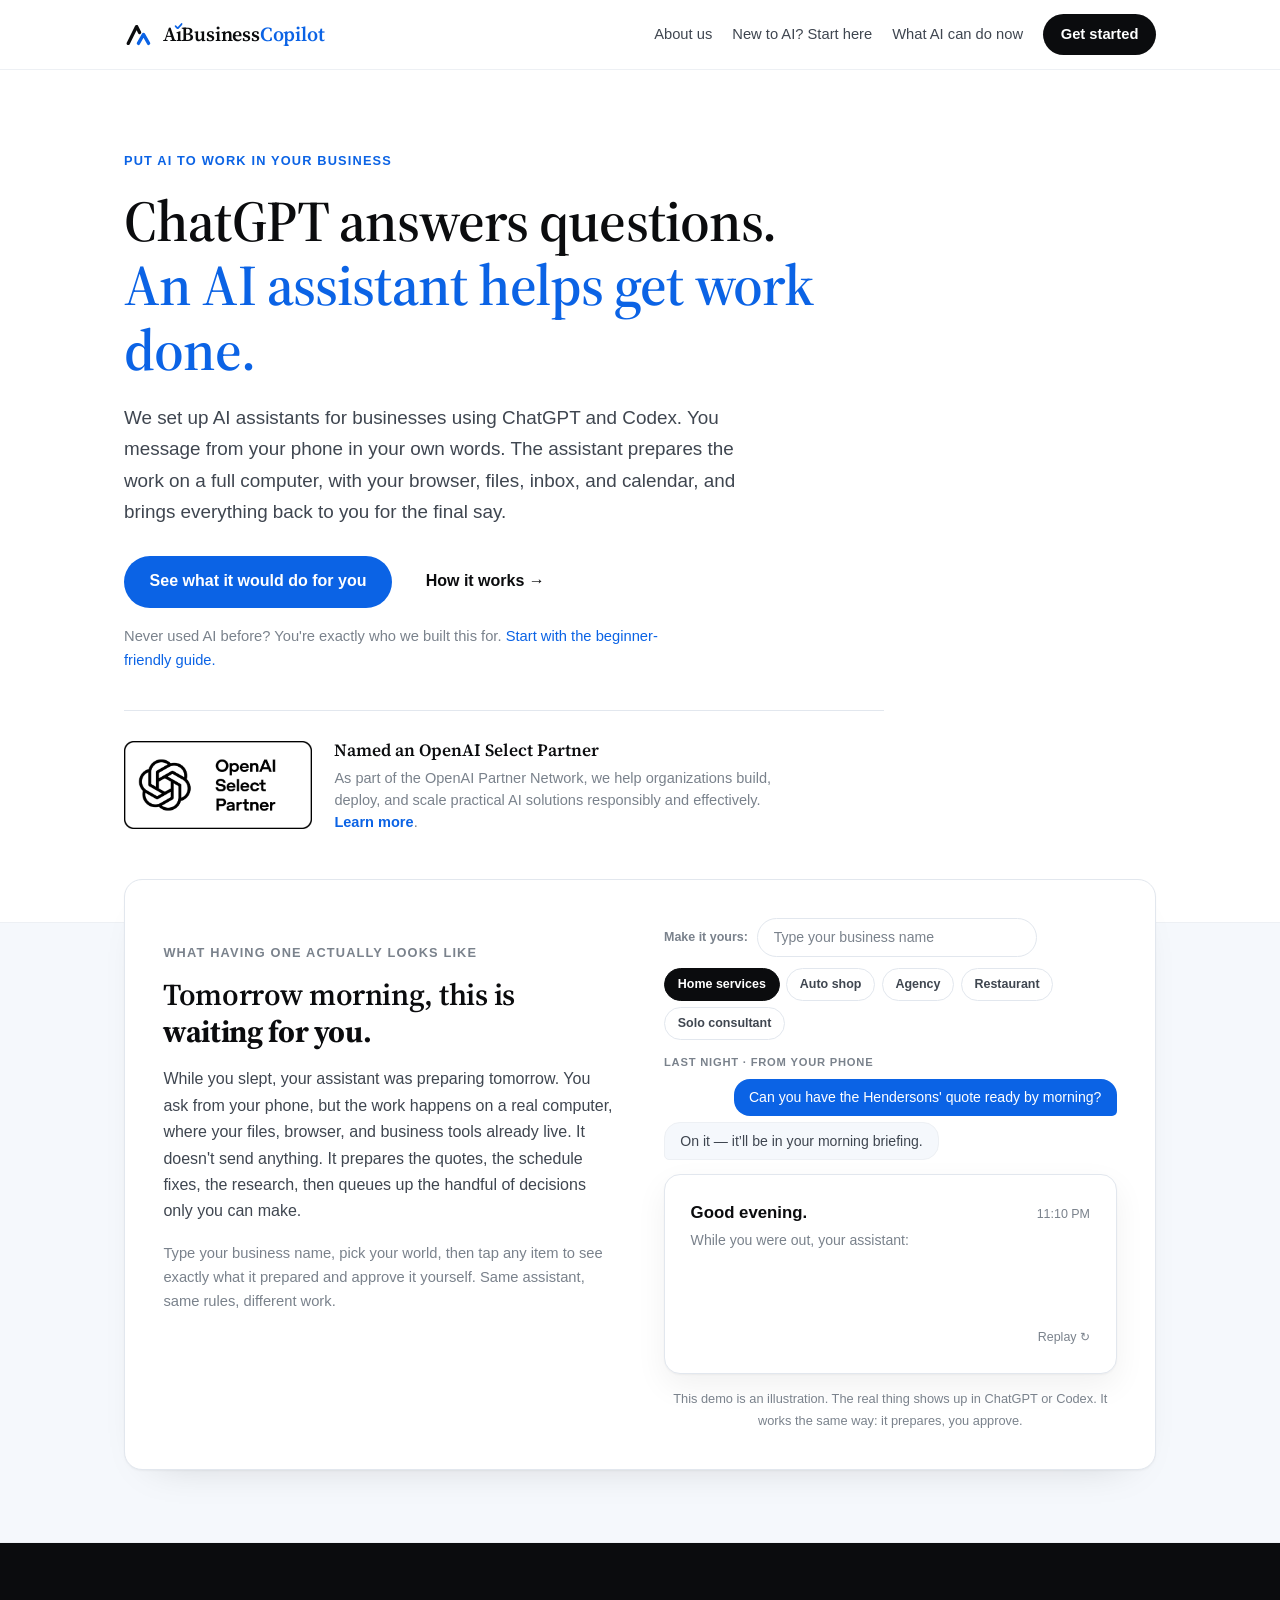
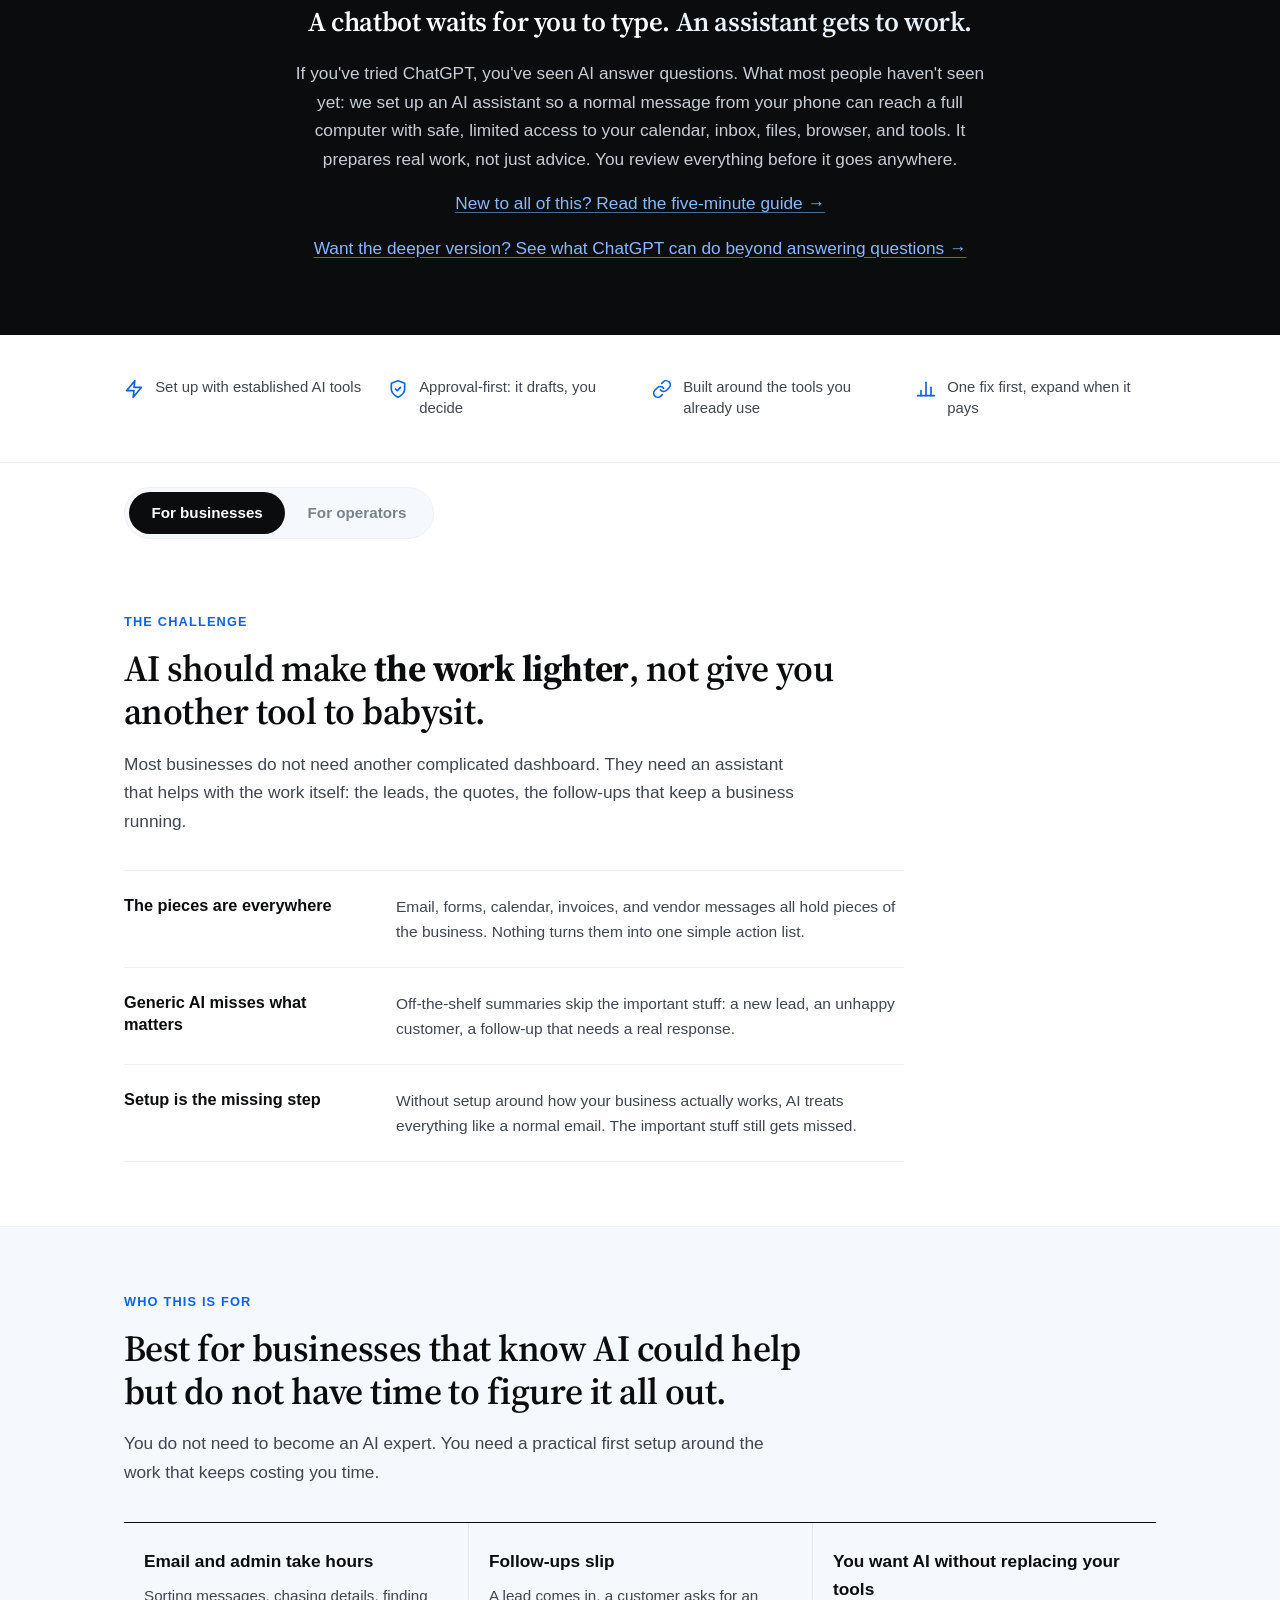
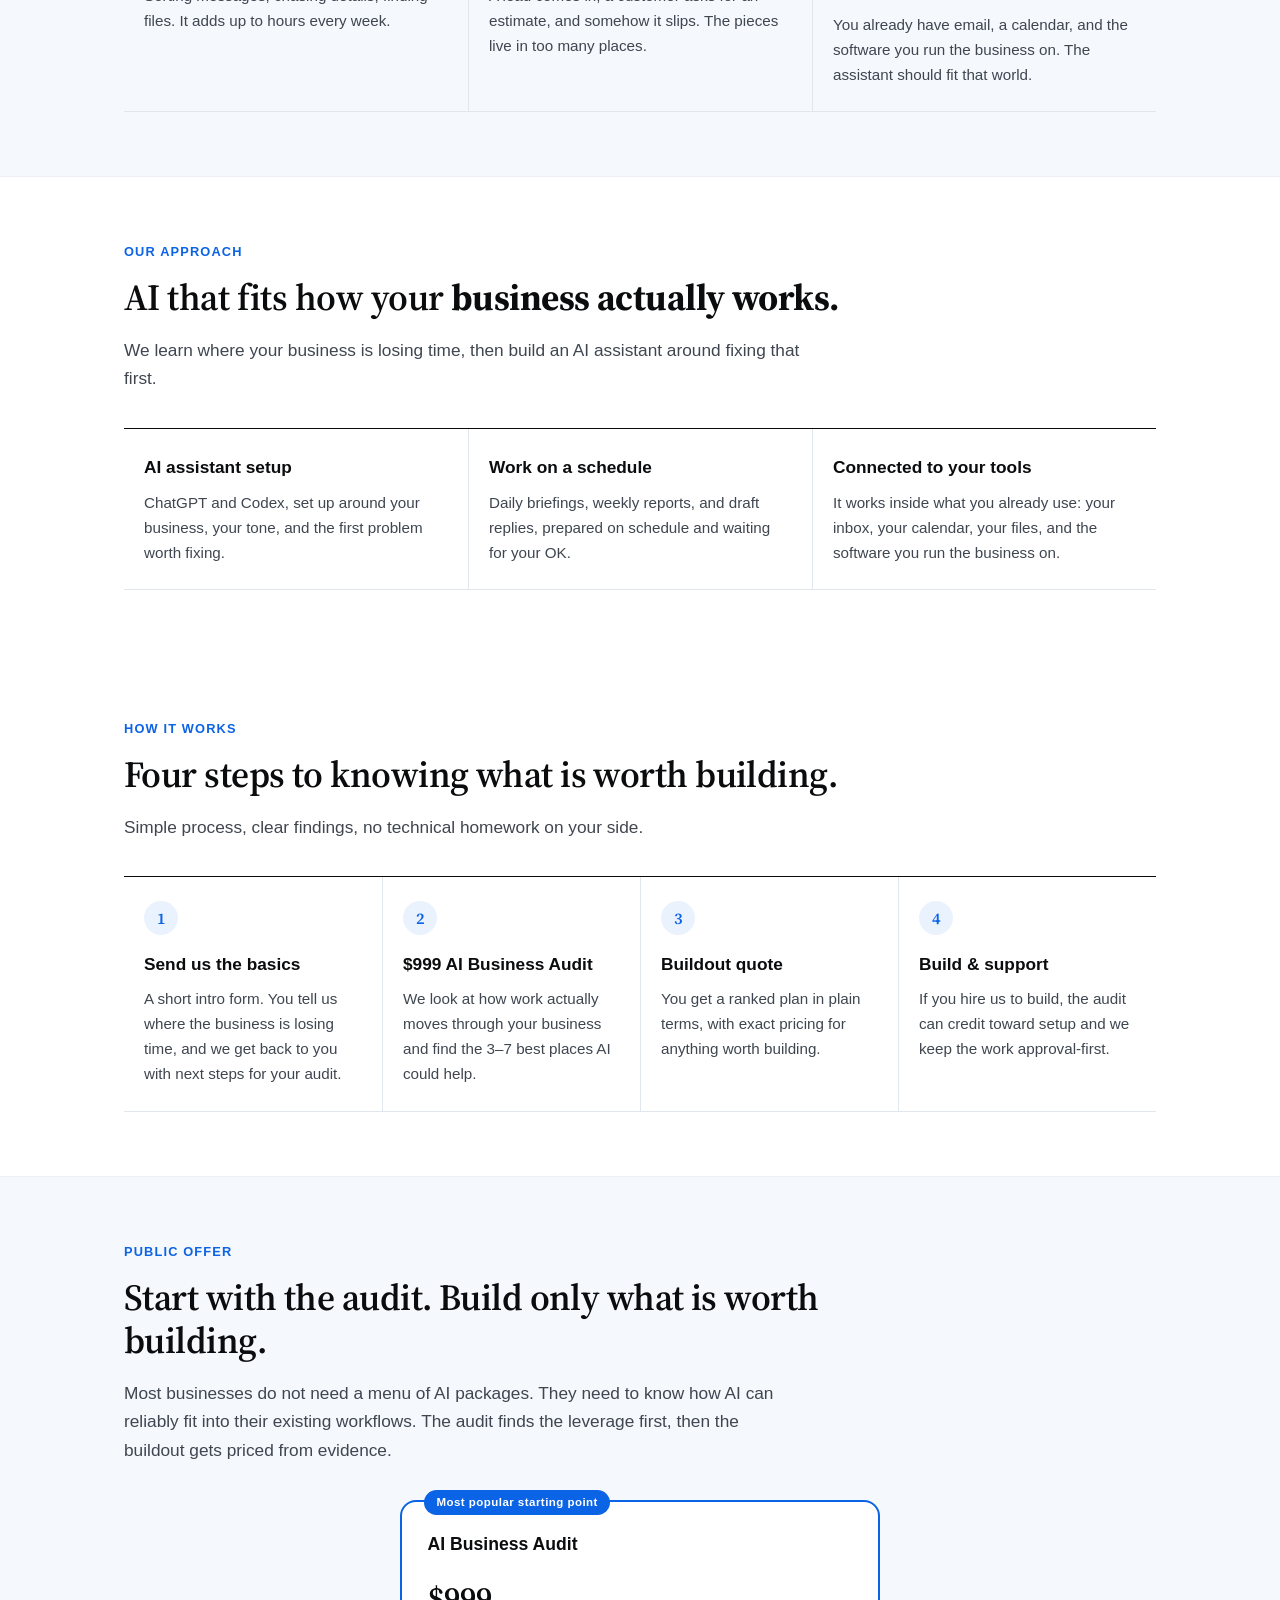
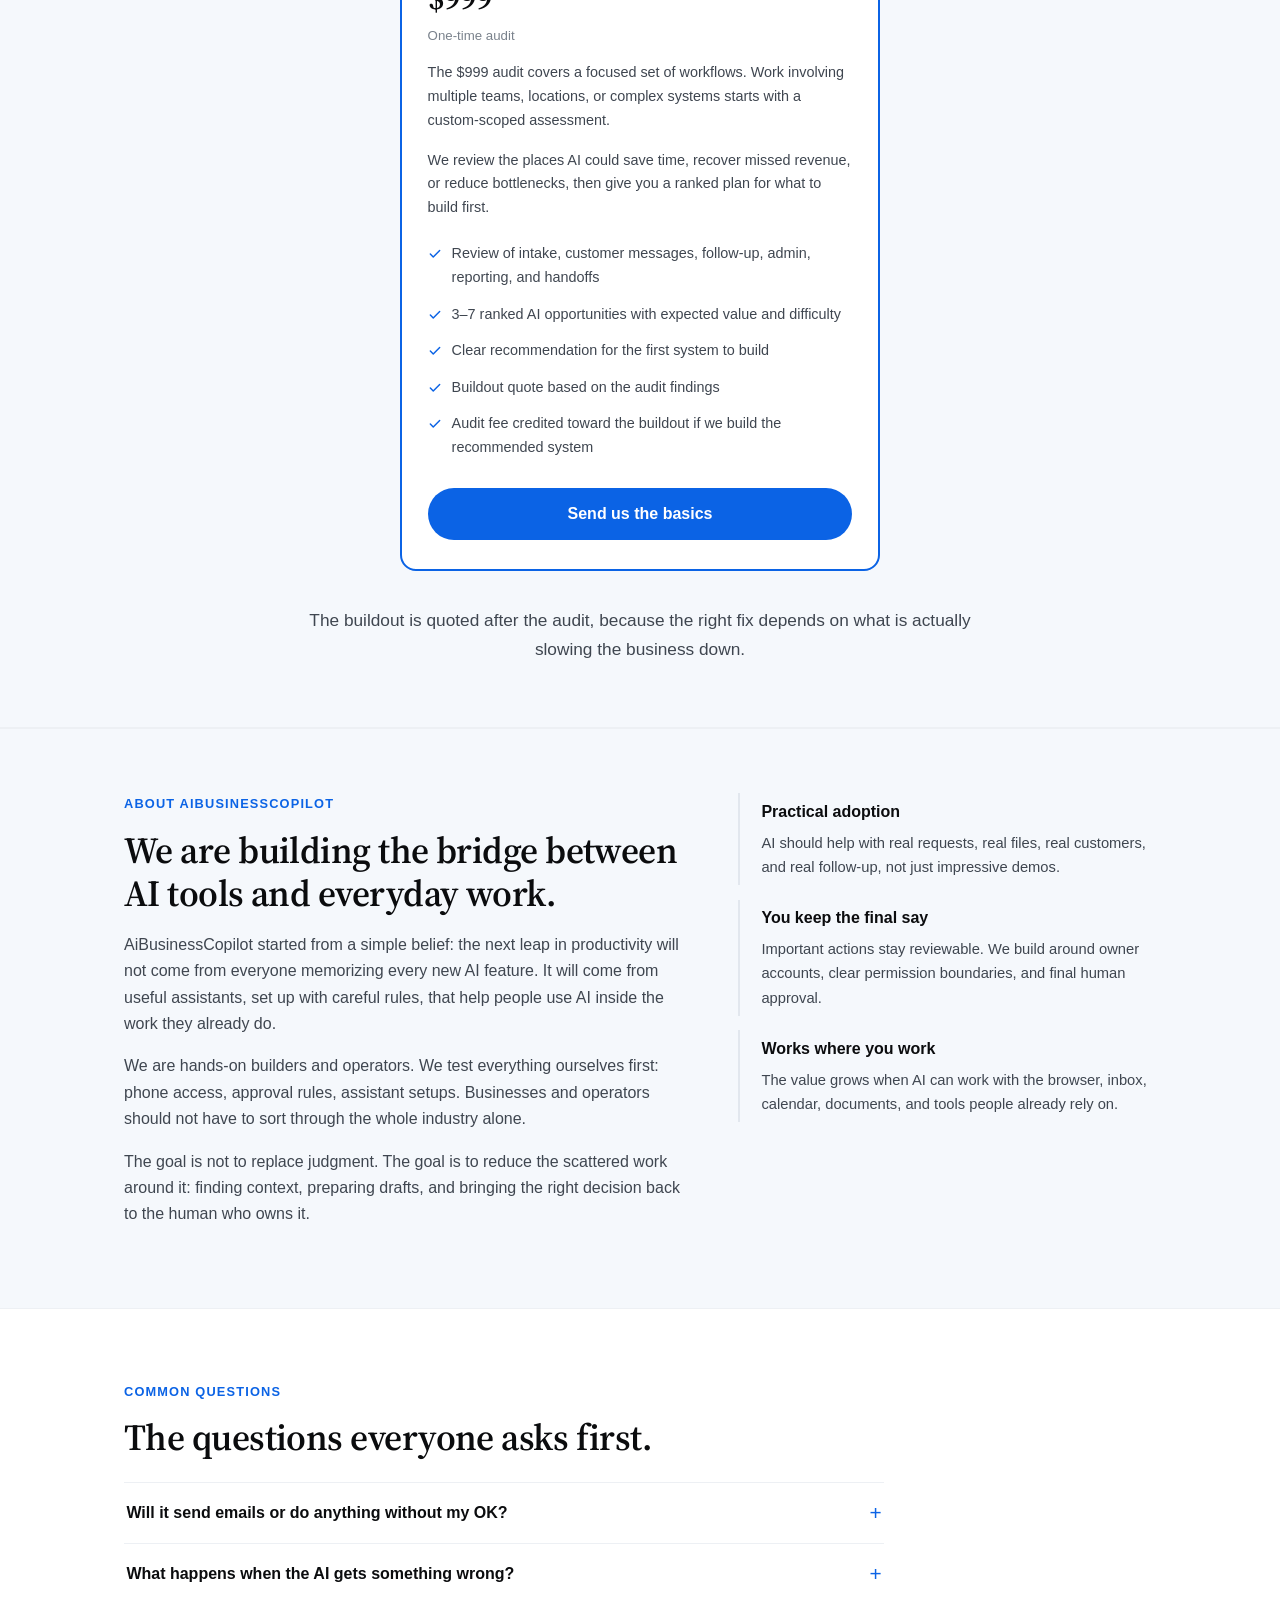
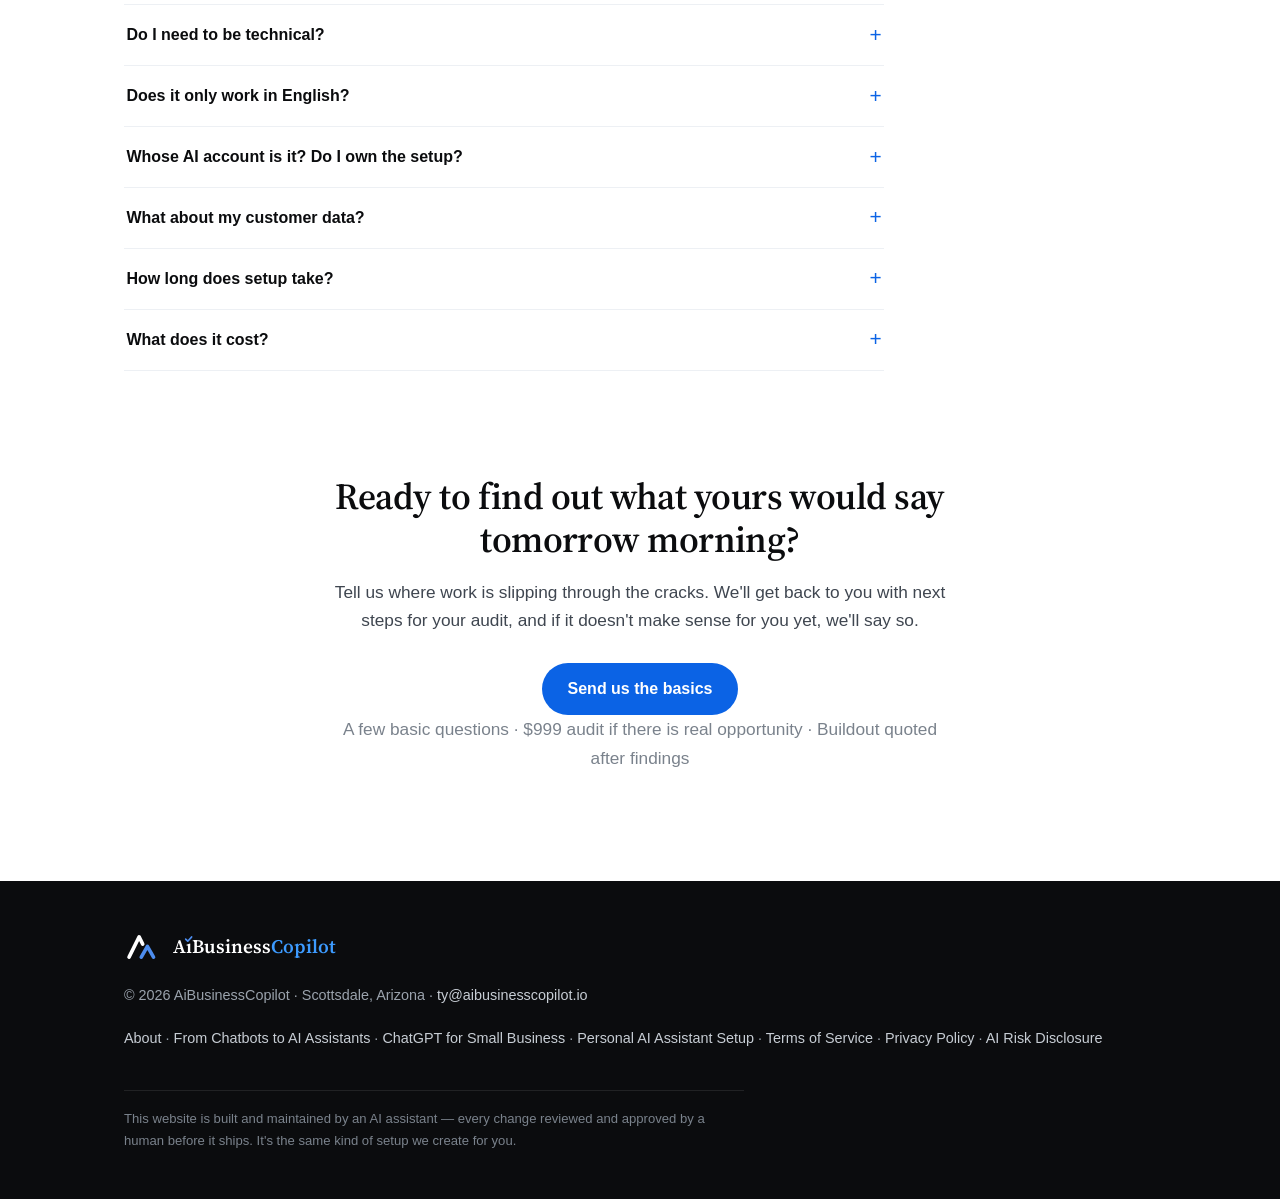
==== commit 18e7da62: "Broaden AIBC positioning and update Scottsdale location" ====
--- a/index.html
+++ b/index.html
@@ -44,7 +44,7 @@
       "image": "https://aibusinesscopilot.io/social-card.jpg",
       "description": "We help businesses reduce repetitive work, organize information, and stay on top of customer requests using ChatGPT and Codex — reachable from your phone and connected to the computer, browser, files, and tools you already use, with every action approved by you before it goes out.",
       "areaServed": [
-        { "@type": "City", "name": "Phoenix", "containedInPlace": { "@type": "State", "name": "Arizona" } },
+        { "@type": "City", "name": "Scottsdale", "containedInPlace": { "@type": "State", "name": "Arizona" } },
         "Remote"
       ],
       "priceRange": "$999+"
@@ -935,7 +935,7 @@
                         <h3>AI Business Audit</h3>
                         <div class="price">$999</div>
                         <div class="price-note">One-time audit</div>
-                        <p class="scope-note">Designed for owner-led businesses with a focused set of workflows. Larger teams, multiple locations, or complex systems start with a custom-scoped assessment.</p>
+                        <p class="scope-note">The $999 audit covers a focused set of workflows. Work involving multiple teams, locations, or complex systems starts with a custom-scoped assessment.</p>
                         <p class="scope-note">We review the places AI could save time, recover missed revenue, or reduce bottlenecks, then give you a ranked plan for what to build first.</p>
                         <ul>
                             <li>Review of intake, customer messages, follow-up, admin, reporting, and handoffs</li>
@@ -1068,7 +1068,7 @@
                     <div class="section-label reveal">About AiBusinessCopilot</div>
                     <h2 class="reveal">We are building the bridge between AI tools and everyday work.</h2>
                     <p class="reveal">AiBusinessCopilot started from a simple belief: the next leap in productivity will not come from everyone memorizing every new AI feature. It will come from useful assistants, set up with careful rules, that help people use AI inside the work they already do.</p>
-                    <p class="reveal">We are hands-on builders and operators. We test everything ourselves first: phone access, approval rules, assistant setups. Small businesses and solo operators should not have to sort through the whole industry alone.</p>
+                    <p class="reveal">We are hands-on builders and operators. We test everything ourselves first: phone access, approval rules, assistant setups. Businesses and operators should not have to sort through the whole industry alone.</p>
                     <p class="reveal">The goal is not to replace judgment. The goal is to reduce the scattered work around it: finding context, preparing drafts, and bringing the right decision back to the human who owns it.</p>
                 </div>
                 <div class="about-principles">
@@ -1150,7 +1150,7 @@
                 <svg class="fb-mark" viewBox="0 0 100 100" role="img" aria-label="AiBusinessCopilot logo"><path d="M14 78 L42 22 L52 42" fill="none" stroke="#FFFFFF" stroke-width="10" stroke-linecap="round" stroke-linejoin="round"/><path d="M48 78 L65 48 L82 78" fill="none" stroke="#4D8DEE" stroke-width="10" stroke-linecap="round" stroke-linejoin="round"/></svg>
                 <div class="fb-name">A<span style="position:relative;color:#fff;">ı<svg viewBox="0 0 26 20" aria-hidden="true" style="position:absolute;top:0.13em;left:50%;transform:translateX(-54%);width:0.42em;height:0.32em;"><path d="M3 10 L10 17 L23 3" fill="none" stroke="#4D8DEE" stroke-width="5.5" stroke-linecap="round" stroke-linejoin="round"/></svg></span>Business<span>Copilot</span></div>
             </div>
-            <p>&copy; 2026 AiBusinessCopilot &middot; Phoenix, Arizona &middot; <a href="mailto:ty@aibusinesscopilot.io">ty@aibusinesscopilot.io</a></p>
+            <p>&copy; 2026 AiBusinessCopilot &middot; Scottsdale, Arizona &middot; <a href="mailto:ty@aibusinesscopilot.io">ty@aibusinesscopilot.io</a></p>
             <p>
                 <a href="about.html">About</a> &middot;
                 <a href="ai-assistants.html">From Chatbots to AI Assistants</a> &middot;
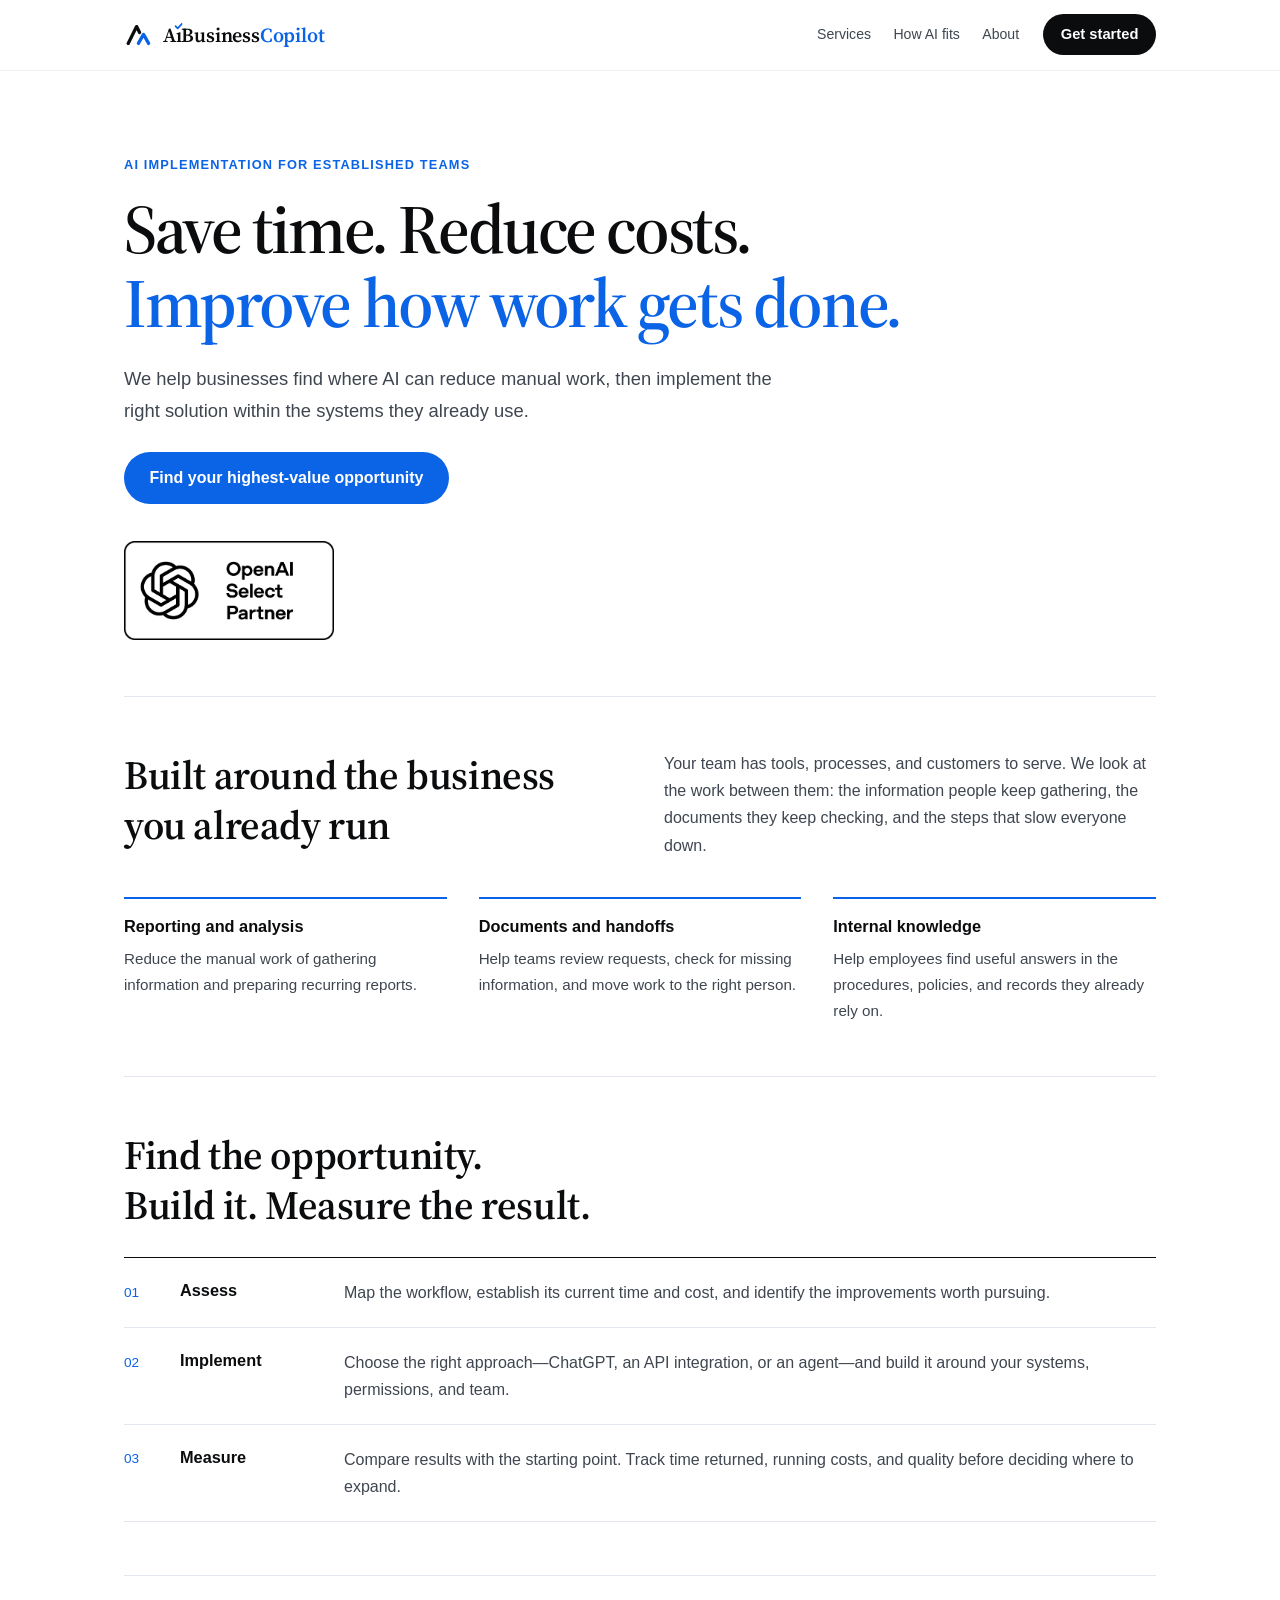
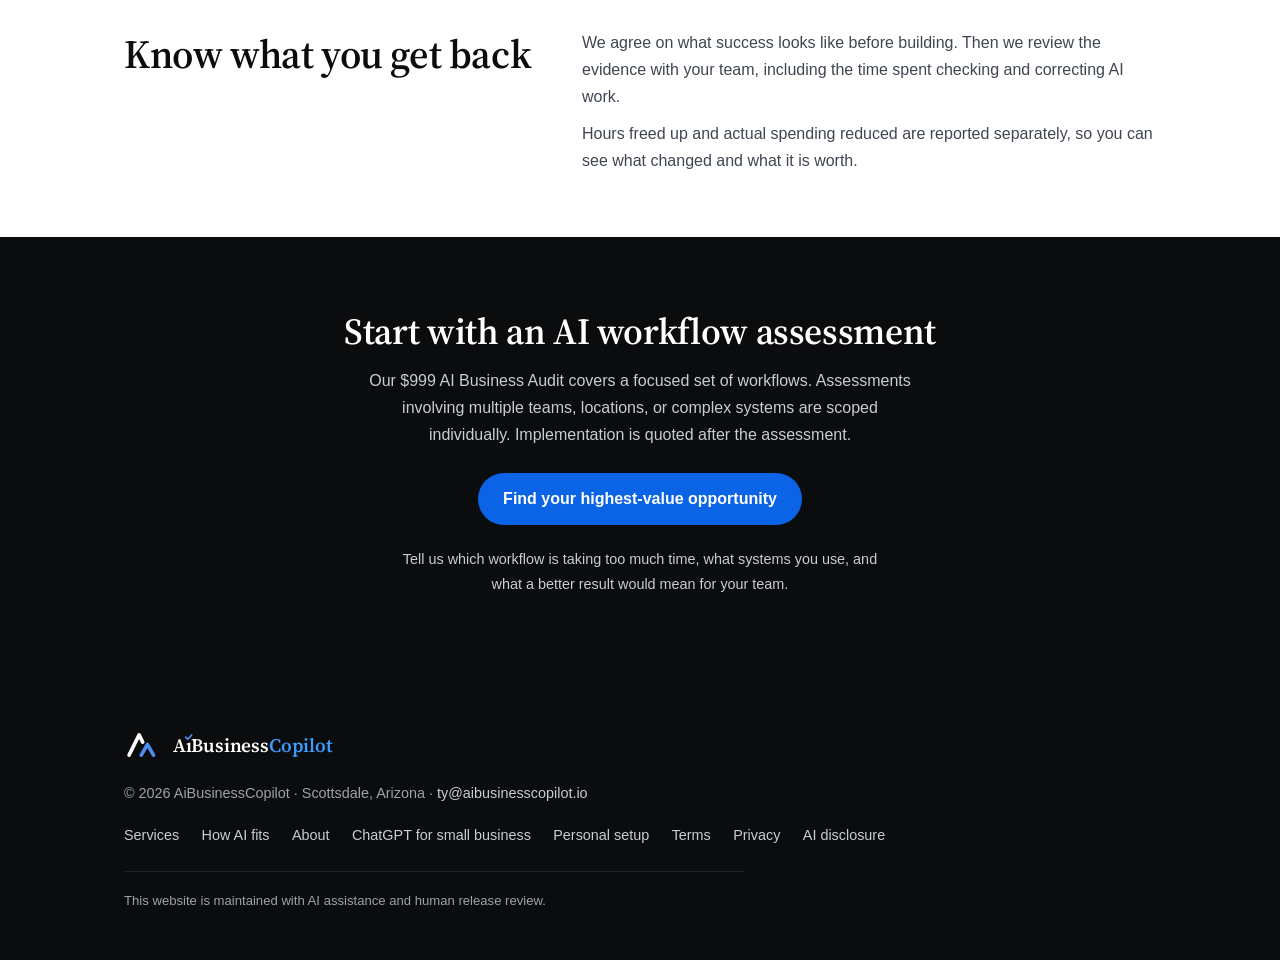
==== commit 6fb5d5fe: "Focus AIBC site on established workflows and measurable value" ====
--- a/index.html
+++ b/index.html
@@ -3,1398 +3,131 @@
 <head>
     <meta charset="UTF-8">
     <meta name="viewport" content="width=device-width, initial-scale=1.0">
-    <title>AiBusinessCopilot — AI assistants that help get work done</title>
-    <meta name="description" content="We help businesses reduce repetitive work, organize information, and stay on top of customer requests using ChatGPT and Codex. Message from your phone; the assistant prepares work on a full computer with your browser, files, and tools.">
+    <title>AI Workflow Implementation — AiBusinessCopilot</title>
+    <meta name="description" content="Find where AI can reduce manual work and operating costs. Practical assessment, implementation, and measurement around your existing business systems.">
     <link rel="canonical" href="https://aibusinesscopilot.io/">
-    <meta property="og:title" content="AiBusinessCopilot — AI assistants that help get work done">
-    <meta property="og:description" content="Reduce repetitive work with an AI assistant you can message from your phone while it prepares work on a full computer with your browser, files, and tools.">
+    <meta property="og:title" content="AI Workflow Implementation — AiBusinessCopilot">
+    <meta property="og:description" content="Find where AI can reduce manual work and operating costs. Practical assessment, implementation, and measurement around your existing business systems.">
     <meta property="og:type" content="website">
     <meta property="og:url" content="https://aibusinesscopilot.io/">
-    <meta property="og:image" content="https://aibusinesscopilot.io/social-card.jpg">
+    <meta property="og:image" content="https://aibusinesscopilot.io/social-card-workflows.png">
     <meta property="og:image:width" content="1200">
     <meta property="og:image:height" content="630">
-    <meta property="og:image:alt" content="ChatGPT answers questions. AI assistants help get work done. — AiBusinessCopilot">
+    <meta property="og:image:alt" content="Save time. Reduce costs. Improve how work gets done. AI implementation for established teams — AiBusinessCopilot">
     <meta name="twitter:card" content="summary_large_image">
-    <meta name="twitter:title" content="AiBusinessCopilot — AI assistants that help get work done">
-    <meta name="twitter:description" content="Reduce repetitive work with an AI assistant you can message from your phone while it prepares work on a full computer with your browser, files, and tools.">
-    <meta name="twitter:image" content="https://aibusinesscopilot.io/social-card.jpg">
-    <script type="application/ld+json">
-    {
-      "@context": "https://schema.org",
-      "@type": "FAQPage",
-      "mainEntity": [
-        { "@type": "Question", "name": "Will it send emails or do anything without my OK?", "acceptedAnswer": { "@type": "Answer", "text": "No. The assistant prepares work — drafts, schedules, summaries, quotes — and queues it up for you. Sending, posting, and paying stay human actions, set up as a hard rule." } },
-        { "@type": "Question", "name": "What happens when the AI gets something wrong?", "acceptedAnswer": { "@type": "Answer", "text": "Sometimes it will — which is why everything arrives as a draft for your review instead of an action that already happened. When something is off, we tighten the rules and context so it doesn't repeat." } },
-        { "@type": "Question", "name": "Do I need to be technical?", "acceptedAnswer": { "@type": "Answer", "text": "No. We handle the setup, the connections, and the rules. You message your assistant in your own words." } },
-        { "@type": "Question", "name": "Does it only work in English?", "acceptedAnswer": { "@type": "Answer", "text": "No. The AI tools we set up work in many languages, Spanish included. A customer can write in whatever language they use and get a clean draft reply in the same language, and you can message your assistant in whichever language you think in." } },
-        { "@type": "Question", "name": "Whose AI account is it? Do I own the setup?", "acceptedAnswer": { "@type": "Answer", "text": "Yours. The AI account is in your name, on your billing, with your data. The playbooks and configuration we build are yours to keep." } },
-        { "@type": "Question", "name": "What about my customer data?", "acceptedAnswer": { "@type": "Answer", "text": "It stays in your accounts and your tools. We connect the assistant narrowly — only the systems the job actually needs — and we work with established providers." } },
-        { "@type": "Question", "name": "How long does setup take?", "acceptedAnswer": { "@type": "Answer", "text": "A single fix is typically up and running within one to two weeks, with a playbook and setup support included. Bigger foundations are scoped before you commit." } },
-        { "@type": "Question", "name": "What does it cost?", "acceptedAnswer": { "@type": "Answer", "text": "The public starting point is the $999 AI Business Audit. We review where AI can save time, recover missed revenue, or reduce bottlenecks, then quote any buildout after the audit. The audit fee can be credited toward the buildout if we build the recommended systems." } }
-      ]
-    }
-    </script>
-    <script type="application/ld+json">
-    {
-      "@context": "https://schema.org",
-      "@type": "ProfessionalService",
-      "name": "AiBusinessCopilot",
-      "url": "https://aibusinesscopilot.io/",
-      "email": "ty@aibusinesscopilot.io",
-      "image": "https://aibusinesscopilot.io/social-card.jpg",
-      "description": "We help businesses reduce repetitive work, organize information, and stay on top of customer requests using ChatGPT and Codex — reachable from your phone and connected to the computer, browser, files, and tools you already use, with every action approved by you before it goes out.",
-      "areaServed": [
-        { "@type": "City", "name": "Scottsdale", "containedInPlace": { "@type": "State", "name": "Arizona" } },
-        "Remote"
-      ],
-      "priceRange": "$999+"
-    }
-    </script>
+    <meta name="twitter:title" content="AI Workflow Implementation — AiBusinessCopilot">
+    <meta name="twitter:description" content="Find where AI can reduce manual work and operating costs. Practical assessment, implementation, and measurement around your existing business systems.">
+    <meta name="twitter:image" content="https://aibusinesscopilot.io/social-card-workflows.png">
     <link rel="icon" href="favicon.svg" type="image/svg+xml">
     <link rel="icon" href="favicon-32.png" type="image/png" sizes="32x32">
     <link rel="apple-touch-icon" href="apple-touch-icon.png">
     <link rel="preconnect" href="https://fonts.googleapis.com">
     <link rel="preconnect" href="https://fonts.gstatic.com" crossorigin>
-    <link href="https://fonts.googleapis.com/css2?family=Source+Serif+4:opsz,wght@8..60,500;8..60,600&display=swap" rel="stylesheet">
-    <style>
-        :root {
-            --ink: #0B0C0E;
-            --body: #3F4650;
-            --muted: #7A828C;
-            --blue: #0B63E5;
-            --blue-dark: #0A55C4;
-            --blue-tint: #EAF2FD;
-            --inverse-body: #C7CDD4;
-            --inverse-link: #8AB8FF;
-            --bg: #FFFFFF;
-            --bg-alt: #F5F8FC;
-            --border: #E2E7EE;
-            --border-soft: #EDF0F4;
-            --serif: 'Source Serif 4', Georgia, 'Times New Roman', serif;
-            --sans: -apple-system, BlinkMacSystemFont, 'Segoe UI', Roboto, 'Helvetica Neue', Arial, sans-serif;
-        }
-
-        * { margin: 0; padding: 0; box-sizing: border-box; }
-        html { scroll-behavior: smooth; }
-
-        body {
-            font-family: var(--sans);
-            color: var(--body);
-            line-height: 1.65;
-            background: var(--bg);
-            -webkit-font-smoothing: antialiased;
-        }
-
-        .container { max-width: 1080px; margin: 0 auto; padding: 0 24px; }
-
-        h1, h2 { font-family: var(--serif); color: var(--ink); font-weight: 600; letter-spacing: -0.015em; }
-        h3 { color: var(--ink); font-weight: 600; }
-
-        .text-signal { color: var(--blue); font-weight: 700; }
-        .text-outcome { color: var(--ink); font-weight: 700; }
-        h1 .text-signal, h2 .text-signal { font-weight: 600; }
-
-        a { color: var(--blue); text-decoration: none; }
-        a:hover { color: var(--blue-dark); }
-
-        .btn {
-            display: inline-block;
-            background: var(--blue);
-            color: #fff;
-            font-size: 1rem;
-            font-weight: 600;
-            padding: 0.8rem 1.6rem;
-            border-radius: 999px;
-            transition: background 0.15s ease, transform 0.15s ease;
-        }
-        .btn:hover { background: var(--blue-dark); color: #fff; transform: translateY(-1px); }
-
-        .btn-dark { background: var(--ink); }
-        .btn-dark:hover { background: #23262B; }
-
-        .btn-ghost {
-            display: inline-block;
-            color: var(--ink);
-            font-size: 1rem;
-            font-weight: 600;
-            padding: 0.8rem 1.2rem;
-        }
-        .btn-ghost:hover { color: var(--blue); }
-
-        /* ===== NAV ===== */
-        nav {
-            position: sticky;
-            top: 0;
-            background: rgba(255, 255, 255, 0.92);
-            backdrop-filter: blur(10px);
-            -webkit-backdrop-filter: blur(10px);
-            border-bottom: 1px solid var(--border-soft);
-            z-index: 100;
-        }
-        nav .container {
-            display: flex;
-            justify-content: space-between;
-            align-items: center;
-            padding-top: 0.9rem;
-            padding-bottom: 0.9rem;
-        }
-        nav .wordmark {
-            font-family: 'Source Serif 4', serif;
-            font-size: 1.25rem;
-            font-weight: 600;
-            color: var(--ink);
-            letter-spacing: -0.01em;
-            display: inline-flex;
-            align-items: center;
-        }
-        nav .wordmark .logo-mark {
-            width: 30px;
-            height: 30px;
-            margin-right: 0.55rem;
-            flex: 0 0 auto;
-        }
-        nav .wordmark span { color: var(--blue); }
-        nav .wordmark.logo-image {
-            display: inline-flex;
-            align-items: center;
-            line-height: 0;
-        }
-        nav .wordmark.logo-image img {
-            height: 58px;
-            width: auto;
-            display: block;
-            border-radius: 12px;
-            object-fit: contain;
-        }
-        nav .nav-actions { display: flex; align-items: center; gap: 1.25rem; }
-        nav .start-here { font-size: 0.92rem; color: var(--body); font-weight: 500; }
-        nav .start-here:hover { color: var(--blue); }
-        nav .cta-sm {
-            font-size: 0.92rem;
-            font-weight: 600;
-            color: #fff;
-            background: var(--ink);
-            padding: 0.5rem 1.1rem;
-            border-radius: 999px;
-        }
-        nav .cta-sm:hover { background: #23262B; color: #fff; }
-
-        /* ===== HERO ===== */
-        .hero { padding: 5rem 0 4rem; }
-        .hero .eyebrow {
-            font-size: 0.8rem;
-            font-weight: 600;
-            letter-spacing: 0.09em;
-            text-transform: uppercase;
-            color: var(--blue);
-            margin-bottom: 1.1rem;
-        }
-        .hero h1 {
-            font-size: clamp(2.3rem, 5.2vw, 3.6rem);
-            line-height: 1.12;
-            max-width: 780px;
-            margin-bottom: 1.25rem;
-        }
-        .hero .lede {
-            font-size: 1.18rem;
-            max-width: 620px;
-            margin-bottom: 1.8rem;
-        }
-        .hero .hero-ctas { display: flex; flex-wrap: wrap; align-items: center; gap: 0.9rem; margin-bottom: 1rem; }
-        .hero .hero-note { font-size: 0.92rem; color: var(--muted); max-width: 560px; }
-
-        .partner-proof {
-            display: flex;
-            align-items: center;
-            gap: 1.4rem;
-            max-width: 760px;
-            margin-top: 2.35rem;
-            padding-top: 1.6rem;
-            border-top: 1px solid var(--border);
-        }
-        .partner-proof-badge {
-            display: block;
-            flex: 0 0 auto;
-            line-height: 0;
-        }
-        .partner-proof-badge img {
-            display: block;
-            width: 188px;
-            height: auto;
-        }
-        .partner-proof-copy { max-width: 470px; }
-        .partner-proof-copy strong {
-            display: block;
-            margin-bottom: 0.2rem;
-            color: var(--ink);
-            font-family: var(--serif);
-            font-size: 1.08rem;
-            font-weight: 600;
-        }
-        .partner-proof-copy p {
-            margin: 0;
-            color: var(--muted);
-            font-size: 0.91rem;
-            line-height: 1.5;
-        }
-        .partner-proof-copy a {
-            font-weight: 600;
-            white-space: nowrap;
-        }
-
-        /* ===== BRIEFING DEMO ===== */
-        .demo-band { padding: 1rem 0 4.5rem; }
-        .demo-frame {
-            display: grid;
-            grid-template-columns: 1fr 1fr;
-            gap: 3rem;
-            align-items: start;
-        }
-        .demo-copy { padding-top: 1.5rem; position: sticky; top: 96px; }
-        .demo-copy .eyebrow {
-            font-size: 0.8rem;
-            font-weight: 600;
-            letter-spacing: 0.09em;
-            text-transform: uppercase;
-            color: var(--muted);
-            margin-bottom: 0.9rem;
-        }
-        .demo-copy h2 { font-size: 1.9rem; line-height: 1.2; margin-bottom: 1rem; }
-        .demo-copy p { margin-bottom: 1rem; }
-        .demo-copy .fine { font-size: 0.92rem; color: var(--muted); }
-        .demo-note { font-size: 0.8rem; color: var(--muted); margin-top: 0.9rem; text-align: center; }
-
-        .briefing-card {
-            background: #fff;
-            border: 1px solid var(--border);
-            border-radius: 16px;
-            padding: 1.5rem 1.6rem;
-            box-shadow: 0 1px 2px rgba(11, 12, 14, 0.04), 0 12px 32px rgba(11, 12, 14, 0.06);
-        }
-        .briefing-head {
-            display: flex;
-            justify-content: space-between;
-            align-items: baseline;
-        }
-        .briefing-head .greet { font-weight: 600; color: var(--ink); font-size: 1.05rem; }
-        .briefing-head .clock { font-size: 0.78rem; color: var(--muted); font-variant-numeric: tabular-nums; }
-        .briefing-sub { font-size: 0.88rem; color: var(--muted); margin: 0.15rem 0 0.9rem; }
-        .briefing-item {
-            display: flex;
-            gap: 0.85rem;
-            align-items: flex-start;
-            padding: 0.7rem 0;
-            border-top: 1px solid var(--border-soft);
-            opacity: 0;
-            transform: translateY(8px);
-            transition: opacity 0.45s ease, transform 0.45s ease;
-        }
-        .briefing-item.show { opacity: 1; transform: translateY(0); }
-        .briefing-item svg { flex-shrink: 0; margin-top: 3px; }
-        .briefing-item .bi-title { font-size: 0.95rem; color: var(--ink); line-height: 1.45; }
-        .briefing-item .bi-sub { font-size: 0.82rem; color: var(--muted); margin-top: 1px; }
-        .briefing-closer {
-            font-size: 0.88rem;
-            font-weight: 600;
-            color: var(--blue);
-            margin-top: 0.9rem;
-            opacity: 0;
-            transition: opacity 0.8s ease;
-        }
-        .briefing-closer.show { opacity: 1; }
-        .briefing-closer.summary { font-family: var(--serif); font-size: 1.05rem; font-weight: 600; color: var(--ink); }
-        .briefing-closer.summary em { font-style: normal; color: var(--blue); }
-        .briefing-replay {
-            background: none;
-            border: none;
-            font: inherit;
-            font-size: 0.78rem;
-            color: var(--muted);
-            cursor: pointer;
-            padding: 0;
-        }
-        .briefing-replay:hover { color: var(--blue); }
-
-        .demo-personalize { display: flex; align-items: center; gap: 0.6rem; margin-bottom: 0.7rem; }
-        .demo-personalize label { font-size: 0.78rem; font-weight: 600; color: var(--muted); white-space: nowrap; }
-        .demo-personalize input {
-            font: inherit;
-            font-size: 0.88rem;
-            color: var(--ink);
-            padding: 0.42rem 0.95rem;
-            border: 1px solid var(--border);
-            border-radius: 999px;
-            background: #fff;
-            width: 100%;
-            max-width: 280px;
-        }
-        .demo-personalize input::placeholder { color: var(--muted); }
-        .demo-personalize input:focus { outline: none; border-color: var(--blue); box-shadow: 0 0 0 3px var(--blue-tint); }
-
-        .phone-moment { margin-bottom: 0.85rem; }
-        .pm-when { font-size: 0.7rem; font-weight: 600; letter-spacing: 0.07em; text-transform: uppercase; color: var(--muted); margin-bottom: 0.45rem; }
-        .pm-bubble {
-            max-width: 85%;
-            width: fit-content;
-            padding: 0.5rem 0.95rem;
-            border-radius: 16px;
-            font-size: 0.88rem;
-            line-height: 1.45;
-            opacity: 0;
-            transform: translateY(6px);
-            transition: opacity 0.4s ease, transform 0.4s ease;
-        }
-        .pm-bubble.show { opacity: 1; transform: none; }
-        .pm-you { margin-left: auto; background: var(--blue); color: #fff; border-bottom-right-radius: 5px; }
-        .pm-reply { margin-top: 0.4rem; background: var(--bg-alt); border: 1px solid var(--border-soft); color: var(--body); border-bottom-left-radius: 5px; }
-
-        .demo-tabs { display: flex; flex-wrap: wrap; gap: 0.4rem; margin-bottom: 0.85rem; }
-        .demo-tab {
-            font: inherit;
-            font-size: 0.78rem;
-            font-weight: 600;
-            padding: 0.32rem 0.8rem;
-            border-radius: 999px;
-            border: 1px solid var(--border);
-            background: #fff;
-            color: var(--body);
-            cursor: pointer;
-            transition: border-color 0.15s ease, color 0.15s ease, background 0.15s ease;
-        }
-        .demo-tab:hover { border-color: var(--blue); color: var(--blue); }
-        .demo-tab.active { background: var(--ink); border-color: var(--ink); color: #fff; }
-
-        .briefing-item { cursor: pointer; }
-        .briefing-item:hover .bi-title { color: var(--blue); }
-        .briefing-item:focus-visible { outline: 2px solid var(--blue); outline-offset: 2px; border-radius: 8px; }
-        .briefing-item .bi-go { margin-left: auto; color: var(--muted); font-size: 1.15rem; line-height: 1; align-self: center; }
-        .briefing-item.done .bi-sub { color: var(--blue); font-weight: 600; }
-
-        .briefing-detail { padding-top: 0.4rem; }
-        .bd-back { background: none; border: none; font: inherit; font-size: 0.78rem; color: var(--muted); cursor: pointer; padding: 0 0 0.7rem; }
-        .bd-back:hover { color: var(--blue); }
-        .bd-title { display: flex; gap: 0.7rem; align-items: flex-start; font-weight: 600; color: var(--ink); font-size: 0.95rem; line-height: 1.45; margin-bottom: 0.8rem; }
-        .bd-title svg { flex-shrink: 0; margin-top: 3px; }
-        .draft-box { background: var(--bg-alt); border: 1px solid var(--border-soft); border-radius: 10px; padding: 0.85rem 1rem; }
-        .draft-tag { display: inline-block; font-size: 0.66rem; font-weight: 700; letter-spacing: 0.07em; color: var(--blue); background: var(--blue-tint); padding: 2px 9px; border-radius: 999px; margin-bottom: 0.5rem; }
-        .draft-box p { margin: 0.3rem 0; font-size: 0.88rem; color: var(--body); line-height: 1.55; }
-        .bd-actions { display: flex; gap: 0.6rem; margin-top: 0.95rem; flex-wrap: wrap; }
-        .btn-approve { background: var(--blue); color: #fff; border: none; border-radius: 999px; padding: 0.5rem 1.25rem; font: inherit; font-size: 0.85rem; font-weight: 600; cursor: pointer; transition: background 0.15s ease; }
-        .btn-approve:hover { background: var(--blue-dark); }
-        .btn-hold { background: #fff; color: var(--body); border: 1px solid var(--border); border-radius: 999px; padding: 0.5rem 1.1rem; font: inherit; font-size: 0.85rem; font-weight: 600; cursor: pointer; transition: border-color 0.15s ease, color 0.15s ease; }
-        .btn-hold:hover { border-color: var(--blue); color: var(--blue); }
-
-        /* ===== FAQ ===== */
-        .faq-section { padding: 4.5rem 0 1.5rem; }
-        .faq { max-width: 760px; margin-top: 1.4rem; }
-        .faq details { border-top: 1px solid var(--border-soft); }
-        .faq details:last-of-type { border-bottom: 1px solid var(--border-soft); }
-        .faq summary {
-            cursor: pointer;
-            list-style: none;
-            display: flex;
-            justify-content: space-between;
-            align-items: center;
-            gap: 1rem;
-            padding: 1.05rem 0.15rem;
-            font-weight: 600;
-            color: var(--ink);
-            font-size: 1rem;
-        }
-        .faq summary::-webkit-details-marker { display: none; }
-        .faq .fq-x { color: var(--blue); font-size: 1.3rem; font-weight: 400; line-height: 1; flex-shrink: 0; transition: transform 0.2s ease; }
-        .faq details[open] .fq-x { transform: rotate(45deg); }
-        .faq details > p { padding: 0 0.15rem 1.15rem; max-width: 680px; margin: 0; }
-
-        .agent-badge {
-            margin-top: 1.2rem;
-            padding-top: 1.1rem;
-            border-top: 1px solid rgba(255, 255, 255, 0.09);
-            font-size: 0.82rem;
-            color: #7A828C;
-            max-width: 620px;
-        }
-
-        /* ===== BRIDGE ===== */
-        .bridge { background: var(--bg-alt); border-top: 1px solid var(--border-soft); border-bottom: 1px solid var(--border-soft); padding: 3.5rem 0; }
-        .bridge .container { max-width: 760px; text-align: center; }
-        .bridge h2 { font-size: 1.7rem; margin-bottom: 0.9rem; }
-        .bridge p { font-size: 1.08rem; margin-bottom: 1rem; }
-
-        /* ===== TRUST BAR ===== */
-        .trust-bar { padding: 2.6rem 0; border-bottom: 1px solid var(--border-soft); }
-        .trust-bar .container {
-            display: grid;
-            grid-template-columns: repeat(4, 1fr);
-            gap: 1.5rem;
-        }
-        .trust-item { display: flex; align-items: flex-start; gap: 0.7rem; font-size: 0.93rem; color: var(--body); font-weight: 500; line-height: 1.45; }
-        .trust-item svg { flex-shrink: 0; margin-top: 2px; }
-
-        /* ===== STATS ===== */
-        .stats-bar { padding: 3rem 0; }
-        .stats-grid { display: grid; grid-template-columns: repeat(4, 1fr); gap: 1rem; }
-        .stat-item { background: var(--bg-alt); border-radius: 12px; padding: 1.3rem 1.4rem; }
-        .stat-number { font-family: var(--serif); font-size: 1.7rem; font-weight: 600; color: var(--ink); }
-        .stat-label { font-size: 0.85rem; color: var(--muted); margin-top: 0.15rem; }
-
-        /* ===== TABS ===== */
-        .tab-toggle-wrapper { padding: 1.5rem 0 0.5rem; }
-        .tab-toggle {
-            display: inline-flex;
-            background: var(--bg-alt);
-            border: 1px solid var(--border-soft);
-            border-radius: 999px;
-            padding: 4px;
-        }
-        .tab-btn {
-            font: inherit;
-            font-size: 0.95rem;
-            font-weight: 600;
-            color: var(--muted);
-            background: none;
-            border: none;
-            border-radius: 999px;
-            padding: 0.55rem 1.4rem;
-            cursor: pointer;
-            transition: color 0.15s ease, background 0.15s ease;
-        }
-        .tab-btn.active { background: var(--ink); color: #fff; }
-        .tab-content { display: none; }
-        .tab-content.active { display: block; }
-
-        /* ===== SECTIONS ===== */
-        section { padding: 4rem 0; }
-        .section-label {
-            font-size: 0.8rem;
-            font-weight: 600;
-            letter-spacing: 0.09em;
-            text-transform: uppercase;
-            color: var(--blue);
-            margin-bottom: 0.9rem;
-        }
-        section h2 { font-size: clamp(1.7rem, 3.4vw, 2.3rem); line-height: 1.18; max-width: 720px; margin-bottom: 1rem; }
-        .subtitle { font-size: 1.08rem; max-width: 680px; margin-bottom: 2.2rem; }
-        .centered { margin-left: auto; margin-right: auto; text-align: center; }
-
-        .challenge-list { max-width: 780px; }
-        .challenge-row {
-            display: grid;
-            grid-template-columns: 240px 1fr;
-            gap: 2rem;
-            padding: 1.4rem 0;
-            border-top: 1px solid var(--border-soft);
-        }
-        .challenge-row:last-child { border-bottom: 1px solid var(--border-soft); }
-        .challenge-row h3 { font-size: 1.02rem; line-height: 1.4; }
-        .challenge-row p { font-size: 0.97rem; margin: 0; }
-
-        .card-grid { display: grid; grid-template-columns: repeat(3, 1fr); gap: 1.2rem; }
-        .card-grid-4 { display: grid; grid-template-columns: repeat(4, 1fr); gap: 1.2rem; }
-        .card {
-            background: #fff;
-            border: 1px solid var(--border);
-            border-radius: 14px;
-            padding: 1.6rem;
-        }
-        .card h3 { font-size: 1.08rem; margin-bottom: 0.5rem; }
-        .card p { font-size: 0.95rem; }
-
-        .alt { background: var(--bg-alt); border-top: 1px solid var(--border-soft); border-bottom: 1px solid var(--border-soft); }
-
-        .about-layout {
-            display: grid;
-            grid-template-columns: minmax(0, 1.15fr) minmax(280px, 0.85fr);
-            gap: 3rem;
-            align-items: start;
-        }
-        .about-copy p { margin-bottom: 1rem; max-width: 680px; }
-        .about-principles {
-            display: grid;
-            gap: 0.9rem;
-        }
-        .principle {
-            background: #fff;
-            border: 1px solid var(--border);
-            border-radius: 14px;
-            padding: 1.15rem 1.2rem;
-        }
-        .principle h3 { font-size: 1rem; margin-bottom: 0.35rem; }
-        .principle p { font-size: 0.92rem; }
-
-        .step .step-number {
-            font-family: var(--serif);
-            font-size: 1rem;
-            font-weight: 600;
-            color: var(--blue);
-            background: var(--blue-tint);
-            width: 34px; height: 34px;
-            border-radius: 50%;
-            display: flex; align-items: center; justify-content: center;
-            margin-bottom: 0.9rem;
-        }
-
-        /* ===== PRICING ===== */
-        .pricing-grid { display: grid; grid-template-columns: repeat(3, 1fr); gap: 1.2rem; align-items: stretch; }
-        .pricing-single { max-width: 480px; margin: 0 auto; }
-        .pricing-card {
-            background: #fff;
-            border: 1px solid var(--border);
-            border-radius: 16px;
-            padding: 1.8rem 1.6rem;
-            display: flex;
-            flex-direction: column;
-        }
-        .pricing-card.featured { border: 2px solid var(--blue); position: relative; }
-        .pricing-card.featured::before {
-            content: 'Most popular starting point';
-            position: absolute;
-            top: -12px; left: 1.4rem;
-            background: var(--blue);
-            color: #fff;
-            font-size: 0.72rem;
-            font-weight: 600;
-            letter-spacing: 0.04em;
-            padding: 3px 12px;
-            border-radius: 999px;
-        }
-        .pricing-card h3 { font-size: 1.1rem; margin-bottom: 0.8rem; }
-        .pricing-card .price { font-family: var(--serif); font-size: 2rem; font-weight: 600; color: var(--ink); }
-        .pricing-card .price-note { font-size: 0.83rem; color: var(--muted); margin-bottom: 0.9rem; }
-        .pricing-card .scope-note { font-size: 0.9rem; margin-bottom: 1rem; }
-        .pricing-card ul { list-style: none; margin: 0 0 1.4rem; flex-grow: 1; }
-        .pricing-card li {
-            font-size: 0.9rem;
-            padding: 0.4rem 0 0.4rem 1.5rem;
-            position: relative;
-        }
-        .pricing-card li::before {
-            content: '';
-            position: absolute;
-            left: 0; top: 0.72rem;
-            width: 14px; height: 14px;
-            background: url("data:image/svg+xml,%3Csvg xmlns='http://www.w3.org/2000/svg' viewBox='0 0 24 24' fill='none' stroke='%230B63E5' stroke-width='2.5' stroke-linecap='round' stroke-linejoin='round'%3E%3Cpolyline points='20 6 9 17 4 12'/%3E%3C/svg%3E") no-repeat center / contain;
-        }
-        .pricing-card .btn { text-align: center; }
-
-        /* ===== FINAL CTA ===== */
-        .cta-section { text-align: center; padding: 5rem 0; }
-        .cta-section h2 { margin-left: auto; margin-right: auto; }
-        .cta-section p { max-width: 620px; margin: 0 auto 1.8rem; font-size: 1.08rem; }
-        .cta-fine { margin-top: 1.1rem; font-size: 0.9rem; color: var(--muted); }
-
-        /* ===== FOOTER ===== */
-        footer { background: var(--ink); color: #9BA3AD; padding: 3rem 0; }
-        footer .container { display: flex; flex-direction: column; gap: 1.2rem; }
-        footer .footer-brand { display: flex; align-items: center; gap: 0.8rem; }
-        footer .footer-brand .fb-mark { width: 36px; height: 36px; flex: 0 0 auto; }
-        footer .footer-brand .fb-name { font-family: 'Source Serif 4', serif; font-weight: 600; color: #fff; font-size: 1.2rem; }
-        footer .footer-brand .fb-name span { color: #3D9BFF; }
-        footer p { font-size: 0.9rem; }
-        footer a { color: #C7CDD4; }
-        footer a:hover { color: #fff; }
-
-        /* ===== REVEAL ===== */
-        .reveal { opacity: 0; transform: translateY(14px); transition: opacity 0.55s ease, transform 0.55s ease; }
-        .reveal.in { opacity: 1; transform: translateY(0); }
-        @media (prefers-reduced-motion: reduce) {
-            .reveal, .briefing-item, .pm-bubble { opacity: 1 !important; transform: none !important; transition: none !important; }
-            .briefing-closer { opacity: 1 !important; }
-        }
-
-        /* ===== CURRENT-LIVE TASTE PASS ===== */
-        .hero { padding-bottom: 5.5rem; }
-        .demo-band {
-            padding: 0 0 4.5rem;
-            background: var(--bg-alt);
-            border-top: 1px solid var(--border-soft);
-            border-bottom: 1px solid var(--border-soft);
-        }
-        .demo-band > .container {
-            position: relative;
-            margin-top: -2.75rem;
-        }
-        .demo-frame {
-            padding: 2.4rem;
-            background: var(--bg);
-            border: 1px solid var(--border);
-            border-radius: 18px;
-            box-shadow: 0 1px 2px rgba(11, 12, 14, 0.04), 0 18px 42px -30px rgba(11, 12, 14, 0.22);
-        }
-
-        .bridge {
-            background: var(--ink);
-            color: var(--inverse-body);
-            border-color: var(--ink);
-        }
-        .bridge h2 { color: #fff; }
-        .bridge .text-signal { color: var(--blue-tint); }
-        .bridge a {
-            color: var(--inverse-link);
-            text-decoration: underline;
-            text-decoration-color: rgba(138, 184, 255, 0.55);
-            text-underline-offset: 0.18em;
-        }
-        .bridge a:hover { color: #fff; }
-
-        .tab-content > section :is(.card-grid, .card-grid-4) {
-            gap: 0;
-            border-top: 1px solid var(--ink);
-        }
-        .tab-content > section :is(.card-grid, .card-grid-4) > .card {
-            background: transparent;
-            border: 0;
-            border-bottom: 1px solid var(--border);
-            border-radius: 0;
-            padding: 1.5rem 1.25rem;
-        }
-        .tab-content > section :is(.card-grid, .card-grid-4) > .card + .card {
-            border-left: 1px solid var(--border);
-        }
-
-        .about-layout .principle {
-            background: transparent;
-            border: 0;
-            border-left: 2px solid var(--border);
-            border-radius: 0;
-            padding: 0.35rem 0 0.35rem 1.35rem;
-        }
-
-        /* ===== RESPONSIVE ===== */
-        @media (max-width: 920px) {
-            .demo-frame { grid-template-columns: 1fr; gap: 2rem; }
-            .demo-copy { padding-top: 0; position: static; }
-            .trust-bar .container { grid-template-columns: repeat(2, 1fr); }
-            .stats-grid { grid-template-columns: repeat(2, 1fr); }
-            .about-layout { grid-template-columns: 1fr; gap: 1.8rem; }
-            .challenge-row { grid-template-columns: 1fr; gap: 0.35rem; }
-            .card-grid, .card-grid-4, .pricing-grid { grid-template-columns: 1fr; }
-            .hero { padding: 3.5rem 0 2.5rem; }
-            nav .wordmark.logo-image img { height: 50px; }
-            nav .start-here { display: none; }
-
-            .hero { padding-bottom: 4rem; }
-            .demo-band > .container { margin-top: -1.75rem; }
-            .demo-frame { padding: 1.3rem; border-radius: 14px; }
-            .tab-content > section :is(.card-grid, .card-grid-4) > .card {
-                padding: 1.25rem 0.35rem;
-            }
-            .tab-content > section :is(.card-grid, .card-grid-4) > .card + .card {
-                border-left: 0;
-            }
-            .about-layout .principle { padding-left: 1rem; }
-        }
-
-        @media (max-width: 520px) {
-            html, body { max-width: 100%; overflow-x: hidden; }
-            .container { padding-left: 20px; padding-right: 20px; }
-            nav .container { gap: 1rem; }
-            nav .nav-actions { min-width: 0; }
-            nav .wordmark.logo-image img { height: 46px; border-radius: 10px; }
-            nav .cta-sm { font-size: 0.86rem; padding: 0.48rem 0.9rem; }
-            .hero h1 { font-size: 2.05rem; line-height: 1.16; }
-            h1, h2, h3, p, li, a { overflow-wrap: anywhere; }
-            .hero .lede { font-size: 1.05rem; }
-            .hero .hero-ctas { flex-direction: column; align-items: flex-start; }
-            .hero .hero-ctas .btn-ghost { padding-left: 0; }
-            .partner-proof { flex-direction: column; align-items: flex-start; gap: 0.9rem; }
-            .partner-proof-badge img { width: 168px; }
-        }
-    </style>
+    <link href="https://fonts.googleapis.com/css2?family=Source+Serif+4:opsz,wght@8..60,500;8..60,600&amp;display=swap" rel="stylesheet">
+    <link rel="stylesheet" href="site.css">
+    <script type="application/ld+json">
+{
+  "@context": "https://schema.org",
+  "@type": "ProfessionalService",
+  "name": "AiBusinessCopilot",
+  "url": "https://aibusinesscopilot.io/",
+  "email": "ty@aibusinesscopilot.io",
+  "image": "https://aibusinesscopilot.io/social-card-workflows.png",
+  "description": "Find where AI can reduce manual work and operating costs. Practical assessment, implementation, and measurement around your existing business systems.",
+  "areaServed": [
+    {
+      "@type": "City",
+      "name": "Scottsdale",
+      "containedInPlace": {
+        "@type": "State",
+        "name": "Arizona"
+      }
+    },
+    "Remote"
+  ],
+  "priceRange": "$999+"
+}
+    </script>
 </head>
-<body>
-
-    <nav>
+<body class="home-page">
+    <a class="skip-link" href="#main-content">Skip to content</a>
+    <nav aria-label="Primary">
         <div class="container">
-            <a href="#" class="wordmark"><svg class="logo-mark" viewBox="0 0 100 100" aria-hidden="true"><path d="M14 78 L42 22 L52 42" fill="none" stroke="#0B0C0E" stroke-width="11" stroke-linecap="round" stroke-linejoin="round"/><path d="M48 78 L65 48 L82 78" fill="none" stroke="#0B63E5" stroke-width="11" stroke-linecap="round" stroke-linejoin="round"/></svg><span class="logo-word" style="color:var(--ink);">A<span style="position:relative;color:var(--ink);">ı<svg viewBox="0 0 26 20" aria-hidden="true" style="position:absolute;top:0.13em;left:50%;transform:translateX(-54%);width:0.42em;height:0.32em;"><path d="M3 10 L10 17 L23 3" fill="none" stroke="#0B63E5" stroke-width="5.5" stroke-linecap="round" stroke-linejoin="round"/></svg></span>Business<span>Copilot</span></span></a>
+            <a href="index.html" class="logo" aria-label="AiBusinessCopilot home"><svg class="logo-mark" viewBox="0 0 100 100" aria-hidden="true"><path d="M14 78 L42 22 L52 42" fill="none" stroke="#0B0C0E" stroke-width="11" stroke-linecap="round" stroke-linejoin="round"/><path d="M48 78 L65 48 L82 78" fill="none" stroke="#0B63E5" stroke-width="11" stroke-linecap="round" stroke-linejoin="round"/></svg><span class="logo-word" style="color:var(--ink);">A<span style="position:relative;color:var(--ink);">ı<svg viewBox="0 0 26 20" aria-hidden="true" style="position:absolute;top:0.13em;left:50%;transform:translateX(-54%);width:0.42em;height:0.32em;"><path d="M3 10 L10 17 L23 3" fill="none" stroke="#0B63E5" stroke-width="5.5" stroke-linecap="round" stroke-linejoin="round"/></svg></span>Business<span>Copilot</span></span></a>
             <div class="nav-actions">
-                <a href="about.html" class="start-here">About us</a>
-                <a href="ai-assistants.html" class="start-here">New to AI? Start here</a>
-                <a href="chatgpt-for-small-business.html" class="start-here">What AI can do now</a>
-                <a href="https://docs.google.com/forms/d/e/1FAIpQLSdFFl5u6WnTNpVYOfVQvCAf3JeHsFbnt8GaftJ_0jQG6UOvNA/viewform" class="cta-sm">Get started</a>
+                <div class="primary-links"><a href="services.html" class="nav-link">Services</a> <a href="ai-assistants.html" class="nav-link">How AI fits</a> <a href="about.html" class="nav-link">About</a></div>
+                <a href="https://docs.google.com/forms/d/e/1FAIpQLSdFFl5u6WnTNpVYOfVQvCAf3JeHsFbnt8GaftJ_0jQG6UOvNA/viewform" class="nav-cta">Get started</a>
             </div>
         </div>
     </nav>
 
-    <!-- HERO -->
-    <section class="hero">
-        <div class="container">
-            <p class="eyebrow reveal">Put AI to work in your business</p>
-            <h1 class="reveal">ChatGPT answers questions.<br><span class="text-signal">An AI assistant helps get work done.</span></h1>
-            <p class="lede reveal">We set up AI assistants for businesses using ChatGPT and Codex. You message from your phone in your own words. The assistant prepares the work on a full computer, with your browser, files, inbox, and calendar, and brings everything back to you for the final say.</p>
-            <div class="hero-ctas reveal">
-                <a href="https://docs.google.com/forms/d/e/1FAIpQLSdFFl5u6WnTNpVYOfVQvCAf3JeHsFbnt8GaftJ_0jQG6UOvNA/viewform" class="btn">See what it would do for you</a>
-                <a href="#how-it-works" class="btn-ghost">How it works &rarr;</a>
+    <main id="main-content">
+        <header class="home-hero">
+            <p class="eyebrow">AI implementation for established teams</p>
+            <h1>Save time. Reduce costs.<br> <span>Improve how work gets done.</span></h1>
+            <p class="lead">We help businesses find where AI can reduce manual work, then implement the right solution within the systems they already use.</p>
+            <a class="btn" href="https://docs.google.com/forms/d/e/1FAIpQLSdFFl5u6WnTNpVYOfVQvCAf3JeHsFbnt8GaftJ_0jQG6UOvNA/viewform">Find your highest-value opportunity</a>
+            <div class="partner-mark">
+                <img src="assets/openai-select-partner/OpenAI_Select_Partner_Badge.png" alt="OpenAI Select Partner" width="1125" height="531">
             </div>
-            <p class="hero-note reveal">Never used AI before? You're exactly who we built this for. <a href="ai-assistants.html">Start with the beginner-friendly guide.</a></p>
-            <div class="partner-proof reveal">
-                <a class="partner-proof-badge" href="https://openai.com/business/partners/" aria-label="Learn about the OpenAI Partner Network">
-                    <img src="assets/openai-select-partner/OpenAI_Select_Partner_Badge.png" alt="OpenAI Select Partner">
-                </a>
-                <div class="partner-proof-copy">
-                    <strong>Named an OpenAI Select Partner</strong>
-                    <p>As part of the OpenAI Partner Network, we help organizations build, deploy, and scale practical AI solutions responsibly and effectively. <a href="https://openai.com/business/partners/">Learn more</a>.</p>
-                </div>
+        </header>
+
+        <section class="home-section">
+            <div class="section-intro">
+                <h2>Built around the business you already run</h2>
+                <p>Your team has tools, processes, and customers to serve. We look at the work between them: the information people keep gathering, the documents they keep checking, and the steps that slow everyone down.</p>
             </div>
-        </div>
-    </section>
-
-    <!-- BRIEFING DEMO -->
-    <div class="demo-band">
-        <div class="container">
-            <div class="demo-frame">
-                <div class="demo-copy reveal">
-                    <p class="eyebrow">What having one actually looks like</p>
-                    <h2>Tomorrow morning, this is <span class="text-outcome">waiting for you.</span></h2>
-                    <p>While you slept, your assistant was preparing tomorrow. You ask from your phone, but the work happens on a real computer, where your files, browser, and business tools already live. It doesn't send anything. It prepares the quotes, the schedule fixes, the research, then queues up the handful of decisions only you can make.</p>
-                    <p class="fine">Type your business name, pick your world, then tap any item to see exactly what it prepared and approve it yourself. Same assistant, same rules, different work.</p>
-                </div>
-                <div class="demo-stage">
-                <div class="demo-personalize">
-                    <label for="biz-name">Make it yours:</label>
-                    <input id="biz-name" type="text" maxlength="40" placeholder="Type your business name" autocomplete="organization">
-                </div>
-                <div class="demo-tabs" id="demo-tabs" aria-label="Pick an industry">
-                    <button class="demo-tab active" data-ind="home" type="button">Home services</button>
-                    <button class="demo-tab" data-ind="auto" type="button">Auto shop</button>
-                    <button class="demo-tab" data-ind="agency" type="button">Agency</button>
-                    <button class="demo-tab" data-ind="restaurant" type="button">Restaurant</button>
-                    <button class="demo-tab" data-ind="solo" type="button">Solo consultant</button>
-                </div>
-                <div class="phone-moment">
-                    <p class="pm-when">Last night &middot; from your phone</p>
-                    <div class="pm-bubble pm-you" id="pm-you"></div>
-                    <div class="pm-bubble pm-reply" id="pm-reply">On it &mdash; it&rsquo;ll be in your morning briefing.</div>
-                </div>
-                <div class="briefing-card" id="briefing-card">
-                    <div class="briefing-head">
-                        <span class="greet" id="briefing-greet">Good morning.</span>
-                        <span class="clock" id="briefing-clock"></span>
-                    </div>
-                    <p class="briefing-sub">While you were out, your assistant:</p>
-                    <div id="briefing-items"></div>
-                    <p class="briefing-closer" id="briefing-closer">Tap any item to see what it prepared. Nothing sent without your approval.</p>
-                    <div style="text-align:right;margin-top:0.6rem;">
-                        <button class="briefing-replay" id="briefing-replay" type="button">Replay &#8635;</button>
-                    </div>
-                </div>
-                <p class="demo-note">This demo is an illustration. The real thing shows up in ChatGPT or Codex. It works the same way: it prepares, you approve.</p>
-                </div>
-            </div>
-        </div>
-    </div>
-
-    <!-- BRIDGE -->
-    <div class="bridge">
-        <div class="container">
-            <h2 class="reveal">A chatbot waits for you to type. <span class="text-signal">An assistant gets to work.</span></h2>
-            <p class="reveal">If you've tried ChatGPT, you've seen AI answer questions. What most people haven't seen yet: we set up an AI assistant so a normal message from your phone can reach a full computer with safe, limited access to your calendar, inbox, files, browser, and tools. It prepares real work, not just advice. You review everything before it goes anywhere.</p>
-            <p class="reveal"><a href="ai-assistants.html">New to all of this? Read the five-minute guide &rarr;</a></p>
-            <p class="reveal"><a href="chatgpt-for-small-business.html">Want the deeper version? See what ChatGPT can do beyond answering questions &rarr;</a></p>
-        </div>
-    </div>
-
-    <!-- TRUST BAR -->
-    <div class="trust-bar">
-        <div class="container">
-            <div class="trust-item reveal">
-                <svg xmlns="http://www.w3.org/2000/svg" width="20" height="20" viewBox="0 0 24 24" fill="none" stroke="#0B63E5" stroke-width="2" stroke-linecap="round" stroke-linejoin="round"><polygon points="13 2 3 14 12 14 11 22 21 10 12 10 13 2"/></svg>
-                Set up with established AI tools
-            </div>
-            <div class="trust-item reveal">
-                <svg xmlns="http://www.w3.org/2000/svg" width="20" height="20" viewBox="0 0 24 24" fill="none" stroke="#0B63E5" stroke-width="2" stroke-linecap="round" stroke-linejoin="round"><path d="M12 22s8-4 8-10V5l-8-3-8 3v7c0 6 8 10 8 10z"/><polyline points="9 12 11 14 15 10"/></svg>
-                Approval-first: it drafts, you decide
-            </div>
-            <div class="trust-item reveal">
-                <svg xmlns="http://www.w3.org/2000/svg" width="20" height="20" viewBox="0 0 24 24" fill="none" stroke="#0B63E5" stroke-width="2" stroke-linecap="round" stroke-linejoin="round"><path d="M10 13a5 5 0 0 0 7.54.54l3-3a5 5 0 0 0-7.07-7.07l-1.72 1.71"/><path d="M14 11a5 5 0 0 0-7.54-.54l-3 3a5 5 0 0 0 7.07 7.07l1.71-1.71"/></svg>
-                Built around the tools you already use
-            </div>
-            <div class="trust-item reveal">
-                <svg xmlns="http://www.w3.org/2000/svg" width="20" height="20" viewBox="0 0 24 24" fill="none" stroke="#0B63E5" stroke-width="2" stroke-linecap="round" stroke-linejoin="round"><line x1="18" y1="20" x2="18" y2="10"/><line x1="12" y1="20" x2="12" y2="4"/><line x1="6" y1="20" x2="6" y2="14"/><line x1="2" y1="20" x2="22" y2="20"/></svg>
-                One fix first, expand when it pays
-            </div>
-        </div>
-    </div>
-
-    <!-- TAB TOGGLE -->
-    <div class="tab-toggle-wrapper">
-        <div class="container">
-            <div class="tab-toggle">
-                <button class="tab-btn active" data-tab="business" onclick="switchTab('business')" type="button">For businesses</button>
-                <button class="tab-btn" data-tab="personal" onclick="switchTab('personal')" type="button">For operators</button>
-            </div>
-        </div>
-    </div>
-
-    <!-- ============ BUSINESS TAB ============ -->
-    <div id="tab-business" class="tab-content active">
-
-        <section>
-            <div class="container">
-                <div class="section-label reveal">The challenge</div>
-                <h2 class="reveal">AI should make <span class="text-outcome">the work lighter</span>, not give you another tool to babysit.</h2>
-                <p class="subtitle reveal">Most businesses do not need another complicated dashboard. They need an assistant that helps with the work itself: the leads, the quotes, the follow-ups that keep a business running.</p>
-                <div class="challenge-list">
-                    <div class="challenge-row reveal">
-                        <h3>The pieces are everywhere</h3>
-                        <p>Email, forms, calendar, invoices, and vendor messages all hold pieces of the business. Nothing turns them into one simple action list.</p>
-                    </div>
-                    <div class="challenge-row reveal">
-                        <h3>Generic AI misses what matters</h3>
-                        <p>Off-the-shelf summaries skip the important stuff: a new lead, an unhappy customer, a follow-up that needs a real response.</p>
-                    </div>
-                    <div class="challenge-row reveal">
-                        <h3>Setup is the missing step</h3>
-                        <p>Without setup around how your business actually works, AI treats everything like a normal email. The important stuff still gets missed.</p>
-                    </div>
-                </div>
+            <div class="workflow-grid">
+                <div><h3>Reporting and analysis</h3><p>Reduce the manual work of gathering information and preparing recurring reports.</p></div>
+                <div><h3>Documents and handoffs</h3><p>Help teams review requests, check for missing information, and move work to the right person.</p></div>
+                <div><h3>Internal knowledge</h3><p>Help employees find useful answers in the procedures, policies, and records they already rely on.</p></div>
             </div>
         </section>
 
-        <section class="alt">
-            <div class="container">
-                <div class="section-label reveal">Who this is for</div>
-                <h2 class="reveal">Best for businesses that know AI could help but do not have time to figure it all out.</h2>
-                <p class="subtitle reveal">You do not need to become an AI expert. You need a practical first setup around the work that keeps costing you time.</p>
-                <div class="card-grid">
-                    <div class="card reveal">
-                        <h3>Email and admin take hours</h3>
-                        <p>Sorting messages, chasing details, finding files. It adds up to hours every week.</p>
-                    </div>
-                    <div class="card reveal">
-                        <h3>Follow-ups slip</h3>
-                        <p>A lead comes in, a customer asks for an estimate, and somehow it slips. The pieces live in too many places.</p>
-                    </div>
-                    <div class="card reveal">
-                        <h3>You want AI without replacing your tools</h3>
-                        <p>You already have email, a calendar, and the software you run the business on. The assistant should fit that world.</p>
-                    </div>
-                </div>
+        <section class="home-section">
+            <h2>Find the opportunity.<br> Build it. Measure the result.</h2>
+            <ol class="process-list">
+                <li><h3>Assess</h3><p>Map the workflow, establish its current time and cost, and identify the improvements worth pursuing.</p></li>
+                <li><h3>Implement</h3><p>Choose the right approach—ChatGPT, an API integration, or an agent—and build it around your systems, permissions, and team.</p></li>
+                <li><h3>Measure</h3><p>Compare results with the starting point. Track time returned, running costs, and quality before deciding where to expand.</p></li>
+            </ol>
+        </section>
+
+        <section class="home-section value-section">
+            <h2>Know what you get back</h2>
+            <div>
+                <p>We agree on what success looks like before building. Then we review the evidence with your team, including the time spent checking and correcting AI work.</p>
+                <p>Hours freed up and actual spending reduced are reported separately, so you can see what changed and what it is worth.</p>
             </div>
         </section>
 
-        <section>
-            <div class="container">
-                <div class="section-label reveal">Our approach</div>
-                <h2 class="reveal">AI that fits how your <span class="text-outcome">business actually works.</span></h2>
-                <p class="subtitle reveal">We learn where your business is losing time, then build an AI assistant around fixing that first.</p>
-                <div class="card-grid">
-                    <div class="card reveal">
-                        <h3>AI assistant setup</h3>
-                        <p>ChatGPT and Codex, set up around your business, your tone, and the first problem worth fixing.</p>
-                    </div>
-                    <div class="card reveal">
-                        <h3>Work on a schedule</h3>
-                        <p>Daily briefings, weekly reports, and draft replies, prepared on schedule and waiting for your OK.</p>
-                    </div>
-                    <div class="card reveal">
-                        <h3>Connected to your tools</h3>
-                        <p>It works inside what you already use: your inbox, your calendar, your files, and the software you run the business on.</p>
-                    </div>
-                </div>
-            </div>
+        <section class="cta">
+            <h2>Start with an AI workflow assessment</h2>
+            <p>Our $999 AI Business Audit covers a focused set of workflows. Assessments involving multiple teams, locations, or complex systems are scoped individually. Implementation is quoted after the assessment.</p>
+            <a class="btn" href="https://docs.google.com/forms/d/e/1FAIpQLSdFFl5u6WnTNpVYOfVQvCAf3JeHsFbnt8GaftJ_0jQG6UOvNA/viewform">Find your highest-value opportunity</a>
+            <p class="cta-detail">Tell us which workflow is taking too much time, what systems you use, and what a better result would mean for your team.</p>
         </section>
+    </main>
 
-        <section id="how-it-works">
-            <div class="container">
-                <div class="section-label reveal">How it works</div>
-                <h2 class="reveal">Four steps to knowing what is worth building.</h2>
-                <p class="subtitle reveal">Simple process, clear findings, no technical homework on your side.</p>
-                <div class="card-grid-4">
-                    <div class="card step reveal">
-                        <div class="step-number">1</div>
-                        <h3>Send us the basics</h3>
-                        <p>A short intro form. You tell us where the business is losing time, and we get back to you with next steps for your audit.</p>
-                    </div>
-                    <div class="card step reveal">
-                        <div class="step-number">2</div>
-                        <h3>$999 AI Business Audit</h3>
-                        <p>We look at how work actually moves through your business and find the 3&ndash;7 best places AI could help.</p>
-                    </div>
-                    <div class="card step reveal">
-                        <div class="step-number">3</div>
-                        <h3>Buildout quote</h3>
-                        <p>You get a ranked plan in plain terms, with exact pricing for anything worth building.</p>
-                    </div>
-                    <div class="card step reveal">
-                        <div class="step-number">4</div>
-                        <h3>Build &amp; support</h3>
-                        <p>If you hire us to build, the audit can credit toward setup and we keep the work approval-first.</p>
-                    </div>
-                </div>
-            </div>
-        </section>
-
-        <section class="alt">
-            <div class="container">
-                <div class="section-label reveal">Public offer</div>
-                <h2 class="reveal">Start with the audit. Build only what is worth building.</h2>
-                <p class="subtitle reveal">Most businesses do not need a menu of AI packages. They need to know how AI can reliably fit into their existing workflows. The audit finds the leverage first, then the buildout gets priced from evidence.</p>
-                <div class="pricing-single">
-                    <div class="pricing-card featured reveal">
-                        <h3>AI Business Audit</h3>
-                        <div class="price">$999</div>
-                        <div class="price-note">One-time audit</div>
-                        <p class="scope-note">The $999 audit covers a focused set of workflows. Work involving multiple teams, locations, or complex systems starts with a custom-scoped assessment.</p>
-                        <p class="scope-note">We review the places AI could save time, recover missed revenue, or reduce bottlenecks, then give you a ranked plan for what to build first.</p>
-                        <ul>
-                            <li>Review of intake, customer messages, follow-up, admin, reporting, and handoffs</li>
-                            <li>3&ndash;7 ranked AI opportunities with expected value and difficulty</li>
-                            <li>Clear recommendation for the first system to build</li>
-                            <li>Buildout quote based on the audit findings</li>
-                            <li>Audit fee credited toward the buildout if we build the recommended system</li>
-                        </ul>
-                        <a href="https://docs.google.com/forms/d/e/1FAIpQLSdFFl5u6WnTNpVYOfVQvCAf3JeHsFbnt8GaftJ_0jQG6UOvNA/viewform" class="btn">Send us the basics</a>
-                    </div>
-                </div>
-                <p class="subtitle centered reveal" style="margin-top:2.2rem;margin-bottom:0;">The buildout is quoted after the audit, because the right fix depends on what is actually slowing the business down.</p>
-            </div>
-        </section>
-
-    </div>
-
-    <!-- ============ PERSONAL TAB ============ -->
-    <div id="tab-personal" class="tab-content">
-
-        <section>
-            <div class="container">
-                <div class="section-label reveal">The challenge</div>
-                <h2 class="reveal">AI should fit the way you work — not turn into another project.</h2>
-                <p class="subtitle reveal">For professionals and operators, the challenge is not interest. It is getting AI set up in a way that feels useful, reliable, and natural in your day.</p>
-                <div class="card-grid">
-                    <div class="card reveal">
-                        <h3>Disconnected systems</h3>
-                        <p>Multiple AI tools that don't talk to each other, each holding pieces of your work.</p>
-                    </div>
-                    <div class="card reveal">
-                        <h3>Everything is scattered</h3>
-                        <p>Notes here, docs there, tasks somewhere else. The scatter makes AI less helpful than it should be.</p>
-                    </div>
-                    <div class="card reveal">
-                        <h3>Setup keeps stalling</h3>
-                        <p>Time spent fiddling with AI tools is time not spent on the work that matters.</p>
-                    </div>
-                </div>
-            </div>
-        </section>
-
-        <section class="alt">
-            <div class="container">
-                <div class="section-label reveal">Our approach</div>
-                <h2 class="reveal">AI support built around the way you work.</h2>
-                <p class="subtitle reveal">From a focused AI assistant to a deeper custom build, we set up practical help that fits how you already work.</p>
-                <div class="card-grid-4">
-                    <div class="card reveal">
-                        <h3>Private AI assistant</h3>
-                        <p>AI set up with your knowledge, files, computer access path, and the way you like things done.</p>
-                    </div>
-                    <div class="card reveal">
-                        <h3>Repeat work, handled</h3>
-                        <p>Recurring tasks, reminders, drafts, and summaries set up with clear rules.</p>
-                    </div>
-                    <div class="card reveal">
-                        <h3>Custom setups</h3>
-                        <p>Practical setups that can grow as your needs become clearer.</p>
-                    </div>
-                    <div class="card reveal">
-                        <h3>Ongoing care</h3>
-                        <p>Tuning and upkeep over time so the setup keeps helping.</p>
-                    </div>
-                </div>
-            </div>
-        </section>
-
-        <section>
-            <div class="container">
-                <div class="section-label reveal">How it works</div>
-                <h2 class="reveal">Four steps to an assistant that fits you.</h2>
-                <p class="subtitle reveal">Clear intake, sharp setup, and a system that feels built for you.</p>
-                <div class="card-grid-4">
-                    <div class="card step reveal">
-                        <div class="step-number">1</div>
-                        <h3>Intake</h3>
-                        <p>We learn how you work, where the friction is, and what kind of leverage matters most.</p>
-                    </div>
-                    <div class="card step reveal">
-                        <div class="step-number">2</div>
-                        <h3>System design</h3>
-                        <p>We choose the right level of setup, from a focused assistant to a custom build around how you work.</p>
-                    </div>
-                    <div class="card step reveal">
-                        <div class="step-number">3</div>
-                        <h3>Configuration</h3>
-                        <p>We set it up, connect the right pieces, and tune it around how you actually work.</p>
-                    </div>
-                    <div class="card step reveal">
-                        <div class="step-number">4</div>
-                        <h3>Support</h3>
-                        <p>Managed Care is available if you want refinement, maintenance, and upgrades over time.</p>
-                    </div>
-                </div>
-            </div>
-        </section>
-
-        <section class="alt">
-            <div class="container">
-                <div class="section-label reveal">Our services</div>
-                <h2 class="reveal">The right setup for how you work.</h2>
-                <p class="subtitle reveal">For solo operators and professionals, we use the same approach: start with one fix that saves you real time, prove the value, then expand only when it makes sense.</p>
-                <div class="pricing-single">
-                    <div class="pricing-card featured reveal">
-                        <h3>Personal / Operator Setup</h3>
-                        <div class="price">Custom</div>
-                        <div class="price-note">Quoted after a short intro</div>
-                        <p class="scope-note">A focused assistant set up around how you personally work, including a phone-to-computer access path. Not a full business overhaul project.</p>
-                        <ul>
-                            <li>A private AI assistant tailored to your daily routine</li>
-                            <li>Phone access to a full computer workspace</li>
-                            <li>Knowledge and context organization for the first use case</li>
-                            <li>Operating playbook and hands-on onboarding</li>
-                            <li>Clear upgrade path to a business buildout when ready</li>
-                        </ul>
-                        <a href="personal-ai-assistant.html" class="btn">View personal setup</a>
-                    </div>
-                </div>
-                <p class="subtitle centered reveal" style="margin-top:2.2rem;margin-bottom:0;">Private AI hardware is custom quote only and currently paused until suitable hardware supply is reliable.</p>
-            </div>
-        </section>
-
-    </div>
-
-    <section class="alt" id="about">
-        <div class="container">
-            <div class="about-layout">
-                <div class="about-copy">
-                    <div class="section-label reveal">About AiBusinessCopilot</div>
-                    <h2 class="reveal">We are building the bridge between AI tools and everyday work.</h2>
-                    <p class="reveal">AiBusinessCopilot started from a simple belief: the next leap in productivity will not come from everyone memorizing every new AI feature. It will come from useful assistants, set up with careful rules, that help people use AI inside the work they already do.</p>
-                    <p class="reveal">We are hands-on builders and operators. We test everything ourselves first: phone access, approval rules, assistant setups. Businesses and operators should not have to sort through the whole industry alone.</p>
-                    <p class="reveal">The goal is not to replace judgment. The goal is to reduce the scattered work around it: finding context, preparing drafts, and bringing the right decision back to the human who owns it.</p>
-                </div>
-                <div class="about-principles">
-                    <div class="principle reveal">
-                        <h3>Practical adoption</h3>
-                        <p>AI should help with real requests, real files, real customers, and real follow-up, not just impressive demos.</p>
-                    </div>
-                    <div class="principle reveal">
-                        <h3>You keep the final say</h3>
-                        <p>Important actions stay reviewable. We build around owner accounts, clear permission boundaries, and final human approval.</p>
-                    </div>
-                    <div class="principle reveal">
-                        <h3>Works where you work</h3>
-                        <p>The value grows when AI can work with the browser, inbox, calendar, documents, and tools people already rely on.</p>
-                    </div>
-                </div>
-            </div>
-        </div>
-    </section>
-
-    <!-- FAQ -->
-    <section class="faq-section" id="faq">
-        <div class="container">
-            <div class="section-label reveal">Common questions</div>
-            <h2 class="reveal">The questions everyone asks first.</h2>
-            <div class="faq reveal">
-                <details>
-                    <summary>Will it send emails or do anything without my OK?<span class="fq-x" aria-hidden="true">+</span></summary>
-                    <p>No. The assistant prepares work — drafts, schedules, summaries, quotes — and queues it up for you. Sending, posting, and paying stay human actions. We set that up as a hard rule, not a suggestion.</p>
-                </details>
-                <details>
-                    <summary>What happens when the AI gets something wrong?<span class="fq-x" aria-hidden="true">+</span></summary>
-                    <p>Sometimes it will — which is exactly why everything arrives as a draft for your review instead of an action that already happened. When something is off, we tighten the rules and context so it doesn't repeat. You're never cleaning up after a message that already went out.</p>
-                </details>
-                <details>
-                    <summary>Do I need to be technical?<span class="fq-x" aria-hidden="true">+</span></summary>
-                    <p>No. We handle the setup, the connections, and the rules. You message your assistant in your own words — if you can describe what you want done, you can run it.</p>
-                </details>
-                <details>
-                    <summary>Does it only work in English?<span class="fq-x" aria-hidden="true">+</span></summary>
-                    <p>No. The AI tools we set up work in many languages, Spanish included. A customer can write in whatever language they use and get a clean draft reply in the same language, and you can message your assistant in whichever language you think in.</p>
-                </details>
-                <details>
-                    <summary>Whose AI account is it? Do I own the setup?<span class="fq-x" aria-hidden="true">+</span></summary>
-                    <p>Yours. The AI account is in your name, on your billing, with your data. The playbooks and configuration we build are yours to keep — if we ever part ways, everything keeps working.</p>
-                </details>
-                <details>
-                    <summary>What about my customer data?<span class="fq-x" aria-hidden="true">+</span></summary>
-                    <p>It stays in your accounts and your tools. We connect the assistant narrowly — only the systems the job actually needs — and we work with established providers. The simple details are in our <a href="privacy.html">Privacy Policy</a> and <a href="ai-disclosure.html">AI Risk Disclosure</a>.</p>
-                </details>
-                <details>
-                    <summary>How long does setup take?<span class="fq-x" aria-hidden="true">+</span></summary>
-                    <p>A single fix is typically up and running within one to two weeks, with a playbook and setup support included. Bigger foundations take longer — and we scope everything before you commit to anything.</p>
-                </details>
-                <details>
-                    <summary>What does it cost?<span class="fq-x" aria-hidden="true">+</span></summary>
-                    <p>The public starting point is the <a href="services.html">$999 AI Business Audit</a>. We review where AI can save time, recover missed revenue, or reduce bottlenecks, then quote the actual buildout after the audit. If you hire us to build, the audit fee can credit toward the buildout.</p>
-                </details>
-            </div>
-        </div>
-    </section>
-
-    <!-- FINAL CTA -->
-    <section class="cta-section">
-        <div class="container">
-            <h2 class="reveal">Ready to find out what yours would say tomorrow morning?</h2>
-            <p class="reveal">Tell us where work is slipping through the cracks. We'll get back to you with next steps for your audit, and if it doesn't make sense for you yet, we'll say so.</p>
-            <div class="reveal">
-                <a href="https://docs.google.com/forms/d/e/1FAIpQLSdFFl5u6WnTNpVYOfVQvCAf3JeHsFbnt8GaftJ_0jQG6UOvNA/viewform" class="btn">Send us the basics</a>
-            </div>
-            <p class="cta-fine reveal">A few basic questions &middot; $999 audit if there is real opportunity &middot; Buildout quoted after findings</p>
-        </div>
-    </section>
-
-    <!-- FOOTER -->
     <footer>
         <div class="container">
-            <div class="footer-brand">
+            <a href="index.html" class="footer-brand" aria-label="AiBusinessCopilot home">
                 <svg class="fb-mark" viewBox="0 0 100 100" role="img" aria-label="AiBusinessCopilot logo"><path d="M14 78 L42 22 L52 42" fill="none" stroke="#FFFFFF" stroke-width="10" stroke-linecap="round" stroke-linejoin="round"/><path d="M48 78 L65 48 L82 78" fill="none" stroke="#4D8DEE" stroke-width="10" stroke-linecap="round" stroke-linejoin="round"/></svg>
                 <div class="fb-name">A<span style="position:relative;color:#fff;">ı<svg viewBox="0 0 26 20" aria-hidden="true" style="position:absolute;top:0.13em;left:50%;transform:translateX(-54%);width:0.42em;height:0.32em;"><path d="M3 10 L10 17 L23 3" fill="none" stroke="#4D8DEE" stroke-width="5.5" stroke-linecap="round" stroke-linejoin="round"/></svg></span>Business<span>Copilot</span></div>
+            </a>
+            <p>&copy; 2026 AiBusinessCopilot &middot; Scottsdale, Arizona &middot; <a href="mailto:ty@aibusinesscopilot.io">ty@aibusinesscopilot.io</a></p>
+            <div class="links">
+                <a href="services.html">Services</a>
+                <a href="ai-assistants.html">How AI fits</a>
+                <a href="about.html">About</a>
+                <a href="chatgpt-for-small-business.html">ChatGPT for small business</a>
+                <a href="personal-ai-assistant.html">Personal setup</a>
+                <a href="terms.html">Terms</a>
+                <a href="privacy.html">Privacy</a>
+                <a href="ai-disclosure.html">AI disclosure</a>
             </div>
-            <p>&copy; 2026 AiBusinessCopilot &middot; Scottsdale, Arizona &middot; <a href="mailto:ty@aibusinesscopilot.io">ty@aibusinesscopilot.io</a></p>
-            <p>
-                <a href="about.html">About</a> &middot;
-                <a href="ai-assistants.html">From Chatbots to AI Assistants</a> &middot;
-                <a href="chatgpt-for-small-business.html">ChatGPT for Small Business</a> &middot;
-                <a href="personal-ai-assistant.html">Personal AI Assistant Setup</a> &middot;
-                <a href="terms.html">Terms of Service</a> &middot;
-                <a href="privacy.html">Privacy Policy</a> &middot;
-                <a href="ai-disclosure.html">AI Risk Disclosure</a>
-            </p>
-            <p class="agent-badge">This website is built and maintained by an AI assistant — every change reviewed and approved by a human before it ships. It's the same kind of setup we create for you.</p>
+            <p class="agent-badge">This website is maintained with AI assistance and human release review.</p>
         </div>
     </footer>
-
-    <script>
-    function switchTab(name) {
-        document.querySelectorAll('.tab-btn').forEach(function(b) {
-            b.classList.toggle('active', b.dataset.tab === name);
-        });
-        document.querySelectorAll('.tab-content').forEach(function(c) {
-            c.classList.toggle('active', c.id === 'tab-' + name);
-        });
-        document.querySelectorAll('.tab-content.active .reveal').forEach(function(el) {
-            el.classList.add('in');
-        });
-    }
-
-    (function() {
-        var greet = document.getElementById('briefing-greet');
-        var clock = document.getElementById('briefing-clock');
-        var h = new Date().getHours();
-        var greetBase = h < 12 ? 'Good morning' : h < 17 ? 'Good afternoon' : 'Good evening';
-        var biz = '';
-        function esc(s) { var d = document.createElement('div'); d.textContent = s; return d.innerHTML; }
-        function updateGreet() { greet.textContent = biz ? greetBase + ', ' + biz + '.' : greetBase + '.'; }
-        updateGreet();
-        clock.textContent = new Date().toLocaleTimeString([], { hour: 'numeric', minute: '2-digit' });
-
-        var icons = {
-            calendar: '<svg xmlns="http://www.w3.org/2000/svg" width="18" height="18" viewBox="0 0 24 24" fill="none" stroke="#0B63E5" stroke-width="2" stroke-linecap="round" stroke-linejoin="round"><rect x="3" y="4" width="18" height="18" rx="2"/><line x1="16" y1="2" x2="16" y2="6"/><line x1="8" y1="2" x2="8" y2="6"/><line x1="3" y1="10" x2="21" y2="10"/></svg>',
-            star: '<svg xmlns="http://www.w3.org/2000/svg" width="18" height="18" viewBox="0 0 24 24" fill="none" stroke="#0B63E5" stroke-width="2" stroke-linecap="round" stroke-linejoin="round"><polygon points="12 2 15.09 8.26 22 9.27 17 14.14 18.18 21.02 12 17.77 5.82 21.02 7 14.14 2 9.27 8.91 8.26 12 2"/></svg>',
-            chart: '<svg xmlns="http://www.w3.org/2000/svg" width="18" height="18" viewBox="0 0 24 24" fill="none" stroke="#0B63E5" stroke-width="2" stroke-linecap="round" stroke-linejoin="round"><line x1="18" y1="20" x2="18" y2="10"/><line x1="12" y1="20" x2="12" y2="4"/><line x1="6" y1="20" x2="6" y2="14"/><line x1="2" y1="20" x2="22" y2="20"/></svg>',
-            quote: '<svg xmlns="http://www.w3.org/2000/svg" width="18" height="18" viewBox="0 0 24 24" fill="none" stroke="#0B63E5" stroke-width="2" stroke-linecap="round" stroke-linejoin="round"><path d="M14 2H6a2 2 0 0 0-2 2v16a2 2 0 0 0 2 2h12a2 2 0 0 0 2-2V8z"/><polyline points="14 2 14 8 20 8"/><line x1="16" y1="13" x2="8" y2="13"/><line x1="16" y1="17" x2="8" y2="17"/></svg>',
-            research: '<svg xmlns="http://www.w3.org/2000/svg" width="18" height="18" viewBox="0 0 24 24" fill="none" stroke="#0B63E5" stroke-width="2" stroke-linecap="round" stroke-linejoin="round"><circle cx="11" cy="11" r="8"/><line x1="21" y1="21" x2="16.65" y2="16.65"/></svg>',
-            inbox: '<svg xmlns="http://www.w3.org/2000/svg" width="18" height="18" viewBox="0 0 24 24" fill="none" stroke="#0B63E5" stroke-width="2" stroke-linecap="round" stroke-linejoin="round"><polyline points="22 12 16 12 14 15 10 15 8 12 2 12"/><path d="M5.45 5.11L2 12v6a2 2 0 0 0 2 2h16a2 2 0 0 0 2-2v-6l-3.45-6.89A2 2 0 0 0 16.76 4H7.24a2 2 0 0 0-1.79 1.11z"/></svg>'
-        };
-
-        icons.check = '<svg xmlns="http://www.w3.org/2000/svg" width="18" height="18" viewBox="0 0 24 24" fill="none" stroke="#0B63E5" stroke-width="2" stroke-linecap="round" stroke-linejoin="round"><path d="M22 11.08V12a10 10 0 1 1-5.93-9.14"/><polyline points="22 4 12 14.01 9 11.01"/></svg>';
-
-        var INDUSTRIES = {
-            home: { ask: "Can you have the Hendersons' quote ready by morning?", items: [
-                { i: 'calendar', t: 'Two customers canceled overnight', s: "rebuilt Thursday's schedule to close the gaps — ready to confirm", tag: 'Draft schedule', d: ['Thu 8:00 — Lakeside Ct repair moves up from Friday.', 'Thu 10:30 — Yardley filter install slides into the open slot.', 'Confirmation texts drafted for both customers.'] },
-                { i: 'quote', t: "Built the Hendersons' repair quote from your price sheet", s: 'PDF ready to review and send', tag: 'Draft quote', d: ['Pump seal replacement — $180.', 'Labor, 2 hrs — $190.', 'Total $370, from your April price sheet.'] },
-                { i: 'research', t: 'Researched the city permit rule that changed this month', s: 'what it means for you, in five bullets', tag: 'Research notes', d: ['The new rule only applies to heaters over 400k BTU.', 'Your standard installs are unaffected.', 'One supplier already updated their spec sheets.'] },
-                { i: 'star', t: 'A 3-star review showed up on Google', s: 'response drafted — plus what likely went wrong', tag: 'Draft response', sign: true, d: ['"Thanks for the honest feedback, Dana — the crew ran late and that\'s on us. Here\'s what we\'re changing&hellip;"', "Likely cause: Thursday's double-booking. The schedule fix above closes it."] },
-                { i: 'chart', t: "Updated the job tracker with this week's 9 finished jobs", s: 'monthly numbers refreshed, one trend flagged', tag: 'Report update', d: ['9 jobs closed, $11,240 invoiced this week.', 'Repeat service is up three weeks straight.', 'Invoice #2041 still unpaid — reminder drafted.'] },
-                { i: 'inbox', t: 'Read 47 overnight messages', s: '4 need a decision, the rest are handled', tag: 'Inbox summary', d: ['4 need you: two quote requests, a refund ask, a supplier delay.', '43 filed: receipts, confirmations, newsletters.'] }
-            ]},
-            auto: { ask: 'Can you get the Ramirez estimate ready by morning?', items: [
-                { i: 'calendar', t: 'A parts delay pushed two jobs back', s: "tomorrow's bays rebuilt around it — ready to confirm", tag: 'Draft schedule', d: ['The Camry brake job moves to first bay at 8:00.', 'The transmission diag slides to Thursday — the part lands Wednesday.', 'Heads-up texts drafted for both customers.'] },
-                { i: 'quote', t: 'Built the Ramirez brake estimate from your labor guide', s: 'ready to review and send', tag: 'Draft estimate', d: ['Front pads and rotors — $284 parts.', 'Labor, 2.5 hrs at your posted rate — $363.', 'Total $647, itemized the way you like.'] },
-                { i: 'research', t: 'Checked three suppliers on the tires you quote most', s: 'one is 9% cheaper with free next-day delivery', tag: 'Research notes', d: ['Same brands, same spec — the difference is volume pricing.', '9% cheaper on your four best-selling sizes.', 'No minimum order, and delivery days match yours.'] },
-                { i: 'star', t: 'A 3-star review mentions a missed pickup call', s: 'response drafted — plus where it slipped', tag: 'Draft response', sign: true, d: ['"You\'re right, Marcus — the car was ready Tuesday and the call never went out. Here\'s what we\'re changing&hellip;"', 'Likely cause: pickup calls live on a sticky note. A simple checklist fix is drafted too.'] },
-                { i: 'chart', t: "Updated the shop tracker with this week's 21 finished cars", s: 'car count and parts margin refreshed', tag: 'Report update', d: ['21 cars out the door, $18,600 invoiced this week.', 'Parts margin steady at 42%.', 'Two approved estimates never got scheduled — follow-ups drafted.'] },
-                { i: 'inbox', t: 'Read 38 overnight messages', s: '3 need a decision, the rest are handled', tag: 'Inbox summary', d: ['3 need you: two estimate approvals and a warranty question.', '35 filed: parts confirmations, statements, spam.'] }
-            ]},
-            agency: { ask: 'Can you pull the Riverside proposal together tonight?', items: [
-                { i: 'calendar', t: 'The client moved the kickoff to Thursday', s: 'calendar updated, agenda redrafted', tag: 'Draft plan', d: ['Team invites updated — no conflicts found.', 'Agenda trimmed to 45 minutes, brief attached.', 'Confirmation reply to the client drafted.'] },
-                { i: 'quote', t: 'Built the Riverside proposal from your rate card', s: 'ready for your pass before it goes out', tag: 'Draft proposal', d: ['Scope: 3-month retainer, two campaigns.', '$8,400/mo from your current rate card.', 'Two closest case studies pulled in.'] },
-                { i: 'research', t: 'Pulled competitor ad activity for the pitch', s: "three angles they're missing", tag: 'Research notes', d: ["They've gone dark on video since March.", 'Search spend doubled — but their landing pages never changed.', 'Three openings, one slide each, added to the deck.'] },
-                { i: 'star', t: 'Mentions of your client spiked overnight', s: "what's driving it, plus response options", tag: 'Summary', d: ["A reseller's post took off — sentiment is positive.", 'Two response options drafted: amplify it, or stay quiet.', 'Nothing negative attached so far.'] },
-                { i: 'chart', t: 'Updated the campaign report', s: 'CTR up 18% — one anomaly flagged', tag: 'Report update', d: ['CTR 2.4%, up 18% week over week. Spend on pace.', 'Anomaly: Tuesday conversions doubled — likely the email drop.', 'Client-ready PDF refreshed.'] },
-                { i: 'inbox', t: 'Read 64 overnight messages', s: '5 need a decision, the rest are handled', tag: 'Inbox summary', d: ['5 for you: two scope asks, a budget approval, an intro, a complaint.', '59 filed, with notes where useful.'] }
-            ]},
-            restaurant: { ask: 'Saturday at 7 looks slammed — can you sort it out?', items: [
-                { i: 'calendar', t: 'Saturday is overbooked by two tables at 7pm', s: 'three fixes drafted — pick one', tag: 'Draft fixes', d: ['Offer 6:30 or 8:15 to the two latest bookings — texts drafted.', 'Or open patio table 12; the forecast is clear.', 'Or move the six-top to the private room.'] },
-                { i: 'quote', t: "Built next week's produce order from this week's sales", s: 'order sheet ready to send', tag: 'Draft order', d: ["Quantities based on the last two weeks' plate counts.", 'Romaine cut 20% — waste was logged Tuesday and Wednesday.', 'Total $1,840 — about 6% under last week.'] },
-                { i: 'research', t: 'Checked three suppliers on chicken prices', s: 'one is 11% cheaper this month', tag: 'Research notes', d: ['Same spec, and their delivery days match yours.', '11% cheaper through the end of the month.', 'Switching is reversible — no contract.'] },
-                { i: 'star', t: 'A 2-star review came in about Friday night', s: 'response drafted, plus the likely cause', tag: 'Draft response', sign: true, d: ['"We\'re sorry about the wait — you\'re right, and here\'s what we\'re fixing&hellip;"', 'Cause: two large parties seated at once at 7:40 — the kitchen stacked up.'] },
-                { i: 'chart', t: 'Updated the weekly sales tracker', s: 'food cost crept to 34% — cause flagged', tag: 'Report update', d: ['Sales steady; food cost up two points.', 'Drivers: protein prices and Friday waste.', 'Two fixes suggested, including one small menu tweak.'] },
-                { i: 'inbox', t: 'Read 23 overnight messages', s: '2 need you — a catering ask and a vendor', tag: 'Inbox summary', d: ['Catering inquiry for the 28th — quote drafted from your menu.', 'Vendor needs a delivery-window change approved.'] }
-            ]},
-            solo: { ask: "Can you prep me for Thursday's call?", items: [
-                { i: 'calendar', t: 'Two discovery calls requested this week', s: 'slotted around your deep-work blocks', tag: 'Draft schedule', d: ['Tuesday 11:00 and Thursday 2:00 proposed.', 'Your Wednesday writing block stays untouched.', 'Invites drafted — not sent.'] },
-                { i: 'quote', t: 'Drafted the Patterson statement of work', s: 'scope, timeline, and price from your templates', tag: 'Draft SOW', d: ['Six-week engagement, two deliverables.', '$12,500 fixed fee — your standard rate.', 'Payment terms: 50/50, net 15.'] },
-                { i: 'research', t: "Researched the client before Thursday's call", s: 'one-page brief ready', tag: 'Research notes', d: ["Their market shrank 8% — they're chasing efficiency.", 'Two of their competitors just raised prices.', 'Three likely pain points, each with a question to ask.'] },
-                { i: 'star', t: 'Your LinkedIn post got 40 comments', s: 'replies drafted for the 6 worth answering', tag: 'Draft replies', d: ['Six substantive comments get real replies.', 'Two commenters look like potential leads — flagged.', 'The rest get a like; no reply needed.'] },
-                { i: 'chart', t: 'Updated your pipeline tracker', s: 'two proposals idle 10+ days', tag: 'Report update', d: ['Pipeline: $46k across five open proposals.', 'Two idle 10+ days — nudge emails drafted.', 'One looks dead — suggest closing it out.'] },
-                { i: 'inbox', t: 'Read 28 overnight messages', s: '3 need a decision, the rest are handled', tag: 'Inbox summary', d: ['3 for you: a scope question, an event invite, a payment confirmation.', '25 filed and labeled.'] }
-            ]}
-        };
-
-        var cur = 'home';
-        var status = {};
-
-        var wrap = document.getElementById('briefing-items');
-        var closer = document.getElementById('briefing-closer');
-        var card = document.getElementById('briefing-card');
-        var pmYou = document.getElementById('pm-you');
-        var pmReply = document.getElementById('pm-reply');
-        var timers = [];
-        var played = false;
-        var detail = null;
-        var startTime = null;
-
-        function rowEl(it, idx) {
-            var st = status[cur][idx];
-            var row = document.createElement('div');
-            row.className = 'briefing-item' + (st ? ' done' : '');
-            row.setAttribute('role', 'button');
-            row.setAttribute('tabindex', '0');
-            var icon = st === 'ok' ? icons.check : icons[it.i];
-            var sub = st === 'ok' ? 'Approved — handled' : (st === 'hold' ? "Held — it'll wait for you" : it.s);
-            row.innerHTML = icon + '<div><div class="bi-title">' + it.t + '</div><div class="bi-sub">' + sub + '</div></div><span class="bi-go" aria-hidden="true">&rsaquo;</span>';
-            function open(e) { e.preventDefault(); openDetail(idx); }
-            row.addEventListener('click', open);
-            row.addEventListener('keydown', function(e) { if (e.key === 'Enter' || e.key === ' ') open(e); });
-            return row;
-        }
-
-        function renderCloser() {
-            var st = status[cur];
-            var n = st.filter(function(s) { return s === 'ok'; }).length;
-            var decided = st.length && st.every(function(s) { return s; });
-            if (decided && startTime) {
-                var secs = Math.max(1, Math.round((Date.now() - startTime) / 1000));
-                closer.classList.add('summary');
-                closer.innerHTML = 'All ' + st.length + ' decisions made in <em>' + secs + ' seconds</em>. That was your morning admin, done.';
-                return;
-            }
-            closer.classList.remove('summary');
-            closer.textContent = n === 0
-                ? 'Tap any item to see what it prepared. Nothing sent without your approval.'
-                : n + ' of ' + st.length + ' approved — and nothing moved until you said so.';
-        }
-
-        function closeDetail() {
-            if (detail) { detail.remove(); detail = null; }
-            wrap.style.display = '';
-            closer.style.display = '';
-        }
-
-        function renderList() {
-            closeDetail();
-            wrap.innerHTML = '';
-            INDUSTRIES[cur].items.forEach(function(it, i) {
-                var row = rowEl(it, i);
-                row.classList.add('show');
-                wrap.appendChild(row);
-            });
-            renderCloser();
-            closer.classList.add('show');
-        }
-
-        function openDetail(idx) {
-            timers.forEach(clearTimeout);
-            timers = [];
-            closeDetail();
-            if (!startTime) startTime = Date.now();
-            var it = INDUSTRIES[cur].items[idx];
-            wrap.style.display = 'none';
-            closer.style.display = 'none';
-            detail = document.createElement('div');
-            detail.className = 'briefing-detail';
-            detail.innerHTML = '<button class="bd-back" type="button">&larr; Back to briefing</button>'
-                + '<div class="bd-title">' + icons[it.i] + '<span>' + it.t + '</span></div>'
-                + '<div class="draft-box"><span class="draft-tag">' + it.tag + '</span>'
-                + it.d.map(function(l) { return '<p>' + l + '</p>'; }).join('')
-                + (biz && it.sign ? '<p>&mdash; The ' + esc(biz) + ' team</p>' : '')
-                + '</div>'
-                + '<div class="bd-actions"><button class="btn-approve" type="button">Approve</button>'
-                + '<button class="btn-hold" type="button">Hold for later</button></div>';
-            card.insertBefore(detail, closer);
-            detail.querySelector('.bd-back').addEventListener('click', function() { renderList(); });
-            detail.querySelector('.btn-approve').addEventListener('click', function() { status[cur][idx] = 'ok'; renderList(); });
-            detail.querySelector('.btn-hold').addEventListener('click', function() { status[cur][idx] = 'hold'; renderList(); });
-        }
-
-        function play() {
-            closeDetail();
-            timers.forEach(clearTimeout);
-            timers = [];
-            startTime = null;
-            status[cur] = INDUSTRIES[cur].items.map(function() { return ''; });
-            wrap.innerHTML = '';
-            closer.classList.remove('show');
-            renderCloser();
-            pmYou.classList.remove('show');
-            pmReply.classList.remove('show');
-            pmYou.textContent = INDUSTRIES[cur].ask;
-            timers.push(setTimeout(function() { pmYou.classList.add('show'); }, 250));
-            timers.push(setTimeout(function() { pmReply.classList.add('show'); }, 1050));
-            var list = INDUSTRIES[cur].items;
-            list.forEach(function(it, i) {
-                timers.push(setTimeout(function() {
-                    var row = rowEl(it, i);
-                    wrap.appendChild(row);
-                    requestAnimationFrame(function() {
-                        requestAnimationFrame(function() { row.classList.add('show'); });
-                    });
-                    if (i === list.length - 1) {
-                        timers.push(setTimeout(function() { closer.classList.add('show'); }, 700));
-                    }
-                }, 1700 + i * 750));
-            });
-        }
-
-        document.getElementById('briefing-replay').addEventListener('click', play);
-
-        document.getElementById('biz-name').addEventListener('input', function(e) {
-            biz = e.target.value.trim().slice(0, 40);
-            updateGreet();
-        });
-
-        document.querySelectorAll('.demo-tab').forEach(function(btn) {
-            btn.addEventListener('click', function() {
-                if (btn.dataset.ind === cur) return;
-                document.querySelectorAll('.demo-tab').forEach(function(b) { b.classList.toggle('active', b === btn); });
-                cur = btn.dataset.ind;
-                played = true;
-                play();
-            });
-        });
-
-        var cardObserver = new IntersectionObserver(function(entries) {
-            entries.forEach(function(entry) {
-                if (entry.isIntersecting && !played) {
-                    played = true;
-                    play();
-                    cardObserver.disconnect();
-                }
-            });
-        }, { threshold: 0.35 });
-        cardObserver.observe(card);
-
-        var revealObserver = new IntersectionObserver(function(entries) {
-            entries.forEach(function(entry) {
-                if (entry.isIntersecting) {
-                    entry.target.classList.add('in');
-                    revealObserver.unobserve(entry.target);
-                }
-            });
-        }, { threshold: 0.12 });
-        document.querySelectorAll('.reveal').forEach(function(el) { revealObserver.observe(el); });
-    })();
-    </script>
 </body>
 </html>
--- a/site.css
+++ b/site.css
@@ -0,0 +1,468 @@
+/* AiBusinessCopilot — shared white / ink / blue design system */
+
+:root {
+    --ink: #0B0C0E;
+    --body: #3F4650;
+    --muted: #7A828C;
+    --blue: #0B63E5;
+    --blue-dark: #0A55C4;
+    --blue-tint: #EAF2FD;
+    --bg: #FFFFFF;
+    --bg-alt: #F5F8FC;
+    --border: #E2E7EE;
+    --border-soft: #EDF0F4;
+    --serif: 'Source Serif 4', Georgia, 'Times New Roman', serif;
+    --sans: -apple-system, BlinkMacSystemFont, 'Segoe UI', Roboto, 'Helvetica Neue', Arial, sans-serif;
+    --inverse-body: #C7CDD4;
+    --inverse-link: #8AB8FF;
+}
+
+* { margin: 0; padding: 0; box-sizing: border-box; }
+html { scroll-behavior: smooth; }
+html, body { overflow-x: clip; }
+
+body {
+    font-family: var(--sans);
+    color: var(--body);
+    line-height: 1.7;
+    background: var(--bg);
+    -webkit-font-smoothing: antialiased;
+}
+
+nav .container, main, footer .container { max-width: 880px; margin: 0 auto; padding: 0 24px; }
+
+a { color: var(--blue); text-decoration: none; }
+a:hover { color: var(--blue-dark); }
+
+/* ===== NAV ===== */
+nav {
+    position: sticky;
+    top: 0;
+    background: rgba(255, 255, 255, 0.92);
+    backdrop-filter: blur(10px);
+    -webkit-backdrop-filter: blur(10px);
+    border-bottom: 1px solid var(--border-soft);
+    z-index: 100;
+}
+nav .container {
+    padding-top: 0.9rem;
+    padding-bottom: 0.9rem;
+    display: flex;
+    justify-content: space-between;
+    align-items: center;
+    gap: 1rem;
+}
+.logo {
+    font-family: 'Source Serif 4', serif;
+    font-size: 1.25rem;
+    font-weight: 600;
+    color: var(--ink);
+    letter-spacing: -0.01em;
+    display: inline-flex;
+    align-items: center;
+    white-space: nowrap;
+}
+.logo .logo-mark {
+    width: 30px;
+    height: 30px;
+    margin-right: 0.55rem;
+    flex: 0 0 auto;
+}
+.logo:hover { color: var(--ink); }
+.logo img { display: none; }
+.logo.logo-image {
+    line-height: 0;
+}
+.logo.logo-image img {
+    display: block;
+    height: 58px;
+    width: auto;
+    border-radius: 12px;
+    object-fit: contain;
+}
+.logo span { color: var(--blue); }
+.nav-actions { display: flex; align-items: center; gap: 1.5rem; }
+.primary-links { display: flex; align-items: center; gap: 1.4rem; }
+.nav-link { color: var(--body); font-size: 0.88rem; font-weight: 500; white-space: nowrap; }
+.nav-link:hover, .nav-link[aria-current="page"] { color: var(--blue); }
+nav .container, footer .container { max-width: 1080px; }
+.skip-link { position: fixed; left: 1rem; top: -5rem; z-index: 200; background: var(--ink); color: #fff; padding: 0.5rem 1rem; border-radius: 6px; }
+.skip-link:focus { top: 1rem; color: #fff; }
+a:focus-visible { outline: 2px solid var(--blue); outline-offset: 4px; }
+main:target { scroll-margin-top: 8rem; }
+.back-link { color: var(--body); font-size: 0.9rem; font-weight: 500; white-space: nowrap; }
+.back-link:hover { color: var(--blue); }
+.nav-cta {
+    font-size: 0.92rem;
+    font-weight: 600;
+    color: #fff;
+    background: var(--ink);
+    padding: 0.5rem 1.1rem;
+    border-radius: 999px;
+    white-space: nowrap;
+    transition: background 0.15s ease;
+}
+.nav-cta:hover { background: #23262B; color: #fff; }
+
+/* ===== MAIN / ARTICLE ===== */
+main { padding-top: 4rem; padding-bottom: 4.5rem; }
+
+/* Editorial masthead: eyebrow → display title → lead, closed by a hairline */
+.hero-card {
+    margin-bottom: 2.6rem;
+    padding-bottom: 2.3rem;
+    border-bottom: 1px solid var(--border-soft);
+}
+main > .lead {
+    margin-bottom: 0;
+    padding-bottom: 2.3rem;
+    border-bottom: 1px solid var(--border-soft);
+}
+
+.eyebrow {
+    color: var(--blue);
+    text-transform: uppercase;
+    letter-spacing: 0.09em;
+    font-size: 0.8rem;
+    font-weight: 600;
+    margin-bottom: 0.9rem;
+}
+
+h1 {
+    font-family: var(--serif);
+    color: var(--ink);
+    font-weight: 600;
+    font-size: clamp(2.1rem, 5vw, 3.1rem);
+    line-height: 1.12;
+    letter-spacing: -0.015em;
+    margin-bottom: 0.9rem;
+    max-width: 720px;
+}
+h1 span { color: var(--blue); -webkit-text-fill-color: var(--blue); }
+
+.lead { font-size: 1.15rem; max-width: 680px; margin-bottom: 1.5rem; }
+
+.article-note { color: var(--muted); font-size: 0.92rem; margin-top: -0.7rem; margin-bottom: 1.7rem; }
+
+.updated {
+    color: var(--muted);
+    font-size: 0.9rem;
+    margin-bottom: 0;
+    padding-bottom: 1.8rem;
+    border-bottom: 1px solid var(--border-soft);
+}
+
+h2 {
+    font-family: var(--serif);
+    color: var(--ink);
+    font-weight: 600;
+    font-size: 1.5rem;
+    line-height: 1.25;
+    letter-spacing: -0.01em;
+    margin: 2.4rem 0 0.7rem;
+}
+h3 { color: var(--ink); font-weight: 600; font-size: 1.02rem; line-height: 1.4; margin: 1.5rem 0 0.45rem; }
+h4 { color: var(--ink); font-weight: 600; font-size: 1rem; margin-bottom: 0.3rem; }
+
+p { margin: 0.6rem 0; }
+strong { color: var(--ink); }
+ul, ol { margin: 0.7rem 0 1rem 1.35rem; }
+li { margin: 0.35rem 0; }
+
+/* Ruled section rhythm: hairline-separated editorial sections */
+.section { padding: 0.4rem 0 1.2rem; }
+.section h2 { margin-top: 0; }
+.section + .section:not(.cta) {
+    border-top: 1px solid var(--border-soft);
+    padding-top: 2.4rem;
+    margin-top: 1.6rem;
+}
+
+/* Services page: h2s flow directly in main */
+main > h2 {
+    margin-top: 2.8rem;
+    padding-top: 1.7rem;
+    border-top: 1px solid var(--border-soft);
+}
+main > .lead + h2 { margin-top: 2.2rem; padding-top: 0; border-top: none; }
+
+/* Legal documents: ruled, numbered sections */
+.legal-card h2 {
+    margin-top: 2.6rem;
+    padding-top: 1.7rem;
+    border-top: 1px solid var(--border-soft);
+}
+.legal-card h2:first-of-type { margin-top: 2.1rem; padding-top: 0; border-top: none; }
+
+/* Flat callouts: a single blue rule, no filled box */
+.quick-line, .notice {
+    border-left: 2px solid var(--blue);
+    color: var(--ink);
+    padding: 0.35rem 0 0.35rem 1.2rem;
+    margin: 1.6rem 0 0;
+}
+.quick-line p, .notice p { margin: 0; }
+
+/* Editorial pull quote: ruled, serif, no bar */
+.pull-quote, .belief {
+    border-top: 1px solid var(--border);
+    border-bottom: 1px solid var(--border);
+    padding: 1.6rem 0;
+    margin: 2.4rem 0;
+    color: var(--ink);
+    font-family: var(--serif);
+    font-weight: 500;
+    font-size: clamp(1.35rem, 3vw, 1.8rem);
+    line-height: 1.3;
+    letter-spacing: -0.01em;
+}
+
+/* ===== COMPARISON (flattened to the homepage ruled pattern) ===== */
+.comparison {
+    display: grid;
+    grid-template-columns: repeat(2, minmax(0, 1fr));
+    gap: 0;
+    margin-top: 1.2rem;
+    border-top: 1px solid var(--ink);
+}
+.compare-card {
+    border-bottom: 1px solid var(--border);
+    padding: 1.3rem 1.25rem;
+}
+.compare-card + .compare-card { border-left: 1px solid var(--border); }
+.compare-card h3 { margin: 0 0 0.5rem; }
+.compare-card ul { margin-top: 0.5rem; margin-bottom: 0.2rem; }
+
+/* ===== RULED GRIDS (examples / why items) ===== */
+.examples, .why-grid {
+    display: grid;
+    grid-template-columns: repeat(2, minmax(0, 1fr));
+    column-gap: 2.5rem;
+    margin-top: 1.2rem;
+    border-top: 1px solid var(--ink);
+}
+.example, .why-item {
+    border-bottom: 1px solid var(--border);
+    padding: 1.05rem 0 1.15rem;
+}
+.example strong { display: block; margin-bottom: 0.25rem; }
+.example p, .why-item p { margin: 0; font-size: 0.95rem; }
+.why-item h4 { margin-bottom: 0.25rem; }
+
+/* ===== RULED LADDER (numbered steps) ===== */
+.ladder {
+    counter-reset: ladder;
+    margin: 1.3rem 0 0.8rem;
+    border-top: 1px solid var(--ink);
+}
+.ladder-step {
+    counter-increment: ladder;
+    position: relative;
+    border-bottom: 1px solid var(--border);
+    padding: 1.2rem 0 1.25rem 3.8rem;
+}
+.ladder-step::before {
+    content: counter(ladder);
+    position: absolute;
+    left: 0;
+    top: 1.15rem;
+    width: 34px;
+    height: 34px;
+    border-radius: 50%;
+    background: var(--blue-tint);
+    color: var(--blue);
+    display: flex;
+    align-items: center;
+    justify-content: center;
+    font-family: var(--serif);
+    font-weight: 600;
+}
+.ladder-step h3 { margin-top: 0; }
+.ladder-step p { margin-bottom: 0; }
+
+/* Soft tint panel: the one warm surface, used sparingly */
+.wide-example {
+    background: var(--bg-alt);
+    border: 1px solid var(--border-soft);
+    border-radius: 12px;
+    padding: 1.25rem 1.35rem;
+    margin: 1.4rem 0;
+}
+.wide-example p:last-child { margin-bottom: 0; }
+.mini-label {
+    display: inline-block;
+    color: var(--blue);
+    background: var(--blue-tint);
+    border-radius: 999px;
+    padding: 3px 10px;
+    font-size: 0.72rem;
+    font-weight: 700;
+    letter-spacing: 0.06em;
+    text-transform: uppercase;
+    margin-bottom: 0.4rem;
+}
+
+/* ===== CTA: deliberate dark closing moment ===== */
+.cta {
+    text-align: center;
+    margin-top: 3.5rem;
+    margin-left: calc(50% - 50vw);
+    margin-right: calc(50% - 50vw);
+    padding: 4.5rem 24px;
+    background: var(--ink);
+    color: var(--inverse-body);
+}
+.cta:last-child { margin-bottom: -4.5rem; }
+.cta h2 {
+    margin: 0 auto 0.9rem;
+    color: #fff;
+    font-size: clamp(1.7rem, 3.4vw, 2.3rem);
+    line-height: 1.2;
+    max-width: 640px;
+}
+.cta p { max-width: 560px; margin: 0.7rem auto; }
+.cta a:not(.btn):not(.cta-btn) {
+    color: var(--inverse-link);
+    text-decoration: underline;
+    text-decoration-color: rgba(138, 184, 255, 0.55);
+    text-underline-offset: 0.18em;
+}
+.cta a:not(.btn):not(.cta-btn):hover { color: #fff; }
+
+.btn, .cta-btn {
+    display: inline-block;
+    background: var(--blue);
+    color: #fff;
+    font-size: 1rem;
+    font-weight: 600;
+    padding: 0.8rem 1.6rem;
+    border-radius: 999px;
+    margin-top: 0.8rem;
+    transition: background 0.15s ease, transform 0.15s ease;
+}
+.btn:hover, .cta-btn:hover { background: var(--blue-dark); color: #fff; transform: translateY(-1px); }
+
+/* ===== FOOTER ===== */
+footer {
+    background: var(--ink);
+    color: #9BA3AD;
+    padding: 3rem 0;
+    font-size: 0.9rem;
+}
+footer .container { display: flex; flex-direction: column; gap: 1.1rem; }
+footer p { margin: 0; }
+footer a { color: var(--inverse-body); }
+footer a:hover { color: #fff; }
+footer .footer-brand { display: flex; align-items: center; gap: 0.8rem; }
+footer a.footer-brand { align-self: flex-start; }
+footer .fb-mark { width: 36px; height: 36px; flex: 0 0 auto; }
+footer .fb-name {
+    font-family: var(--serif);
+    font-weight: 600;
+    color: #fff;
+    font-size: 1.2rem;
+    letter-spacing: -0.01em;
+    line-height: 1;
+}
+footer .fb-name span { color: #3D9BFF; }
+footer .links { display: flex; flex-wrap: wrap; gap: 0.7rem 1.4rem; }
+footer .agent-badge {
+    margin-top: 0.4rem;
+    padding-top: 1.1rem;
+    border-top: 1px solid rgba(255, 255, 255, 0.09);
+    font-size: 0.82rem;
+    color: #9BA3AD;
+    max-width: 620px;
+}
+
+/* ===== RESPONSIVE ===== */
+/* Homepage: short editorial sections with room for a future measured proof story. */
+.home-page main { max-width: 1080px; padding-top: 0; }
+.home-hero { padding: 4.6rem 0 3.5rem; }
+.home-hero h1 { font-size: clamp(2.75rem, 5.4vw, 4.5rem); max-width: 1000px; line-height: 1.08; letter-spacing: -0.035em; margin: 1rem 0 1.4rem; }
+.home-hero .lead { max-width: 655px; margin-bottom: 0.8rem; }
+.partner-mark { margin-top: 2.3rem; }
+.partner-mark img { display: block; width: 210px; max-width: 100%; height: auto; }
+.home-section { border-top: 1px solid var(--border); padding: 3.3rem 0; }
+.home-section h2 { font-size: clamp(1.85rem, 3.3vw, 2.5rem); margin: 0 0 1rem; max-width: 640px; }
+.section-intro { display: grid; grid-template-columns: 1fr 1fr; gap: 3rem; align-items: start; }
+.section-intro p { margin-top: 0; }
+.workflow-grid { display: grid; grid-template-columns: repeat(3, minmax(0, 1fr)); gap: 2rem; margin-top: 1.8rem; }
+.workflow-grid > div { border-top: 2px solid var(--blue); padding-top: 1rem; }
+.workflow-grid h3 { margin: 0 0 0.5rem; }
+.workflow-grid p { font-size: 0.95rem; margin: 0; }
+.process-list { list-style: none; counter-reset: process; margin: 1.7rem 0 0; border-top: 1px solid var(--ink); }
+.process-list li { counter-increment: process; display: grid; grid-template-columns: 2rem 140px 1fr; gap: 1.5rem; border-bottom: 1px solid var(--border); padding: 1.3rem 0; margin: 0; }
+.process-list li::before { content: '0' counter(process); color: var(--blue); font-size: 0.85rem; padding-top: 0.1rem; }
+.process-list h3, .process-list p { margin: 0; }
+.value-section { display: grid; grid-template-columns: 1fr 1.4fr; gap: 3rem; }
+.value-section p:first-child { margin-top: 0; }
+.home-page .cta { margin-top: 0; }
+.cta .cta-detail { font-size: 0.9rem; margin-top: 1.35rem; max-width: 480px; }
+
+@media (max-width: 720px) {
+    html, body { max-width: 100%; }
+    main { padding-top: 2.5rem; }
+    .logo.logo-image img { height: 50px; }
+    .nav-actions .back-link { display: none; }
+    .comparison, .examples, .why-grid { grid-template-columns: 1fr; }
+    .compare-card { padding: 1.25rem 0.35rem; }
+    .compare-card + .compare-card { border-left: 0; }
+    h1, h2, h3, p, li, a { overflow-wrap: anywhere; }
+    .price-tag { white-space: normal; }
+    .logo { overflow-wrap: normal; font-size: 1.1rem; }
+    .logo .logo-mark { width: 26px; height: 26px; margin-right: 0.45rem; }
+    .cta { padding: 3.5rem 24px; }
+    nav .container { display: grid; grid-template-columns: 1fr auto; gap: 0.65rem 0.75rem; }
+    .nav-actions { display: contents; }
+    .primary-links { grid-column: 1 / -1; grid-row: 2; justify-content: space-between; gap: 1rem; }
+    .nav-cta { grid-column: 2; grid-row: 1; font-size: 0.85rem; padding: 0.45rem 0.85rem; }
+    .policy-nav .logo { grid-column: 1 / -1; }
+    .policy-nav .primary-links { flex-wrap: wrap; gap: 0.4rem 1rem; }
+    .home-hero { padding: 3.2rem 0 2.7rem; }
+    .home-hero h1 { font-size: clamp(2.4rem, 8vw, 3.6rem); }
+    .home-hero h1 br { display: none; }
+    .home-section { padding: 2.6rem 0; }
+    .section-intro, .value-section { grid-template-columns: 1fr; gap: 0.4rem; }
+    .workflow-grid { grid-template-columns: 1fr; gap: 1.5rem; margin-top: 1.3rem; }
+    .process-list li { grid-template-columns: 1.7rem 1fr; gap: 0.4rem 0.75rem; }
+    .process-list p { grid-column: 2; }
+    .btn, .cta-btn { max-width: 100%; text-align: center; }
+}
+
+@media (max-width: 380px) {
+    nav .container { padding-left: 20px; padding-right: 20px; }
+    nav .logo { font-size: 1rem; }
+    nav .logo .logo-mark { display: none; }
+    .nav-cta { padding: 0.45rem 0.7rem; }
+    .primary-links { gap: 0.6rem; }
+    .nav-link { font-size: 0.82rem; }
+}
+
+@media (prefers-reduced-motion: reduce) {
+    html { scroll-behavior: auto; }
+    .btn, .cta-btn, .nav-cta { transition: none; }
+}
+
+@media (max-width: 520px) {
+    .ladder-step { padding-left: 0; }
+    .ladder-step::before { position: static; margin-bottom: 0.7rem; }
+}
+
+/* ===== PRINT ===== */
+@media print {
+    nav, footer .links, footer .footer-brand { display: none; }
+    body { color: #1a1a1a; }
+    .btn, .cta-btn { color: #fff !important; -webkit-print-color-adjust: exact; print-color-adjust: exact; }
+    .cta {
+        background: none;
+        color: #1a1a1a;
+        border-top: 1px solid var(--border);
+        margin: 2rem 0 0;
+        padding: 2rem 0 0;
+    }
+    .cta:last-child { margin-bottom: 0; }
+    .cta h2 { color: #000; }
+    .cta a:not(.btn):not(.cta-btn) { color: #1a1a1a; }
+    footer { background: none; color: #555; padding: 1rem 0; }
+}
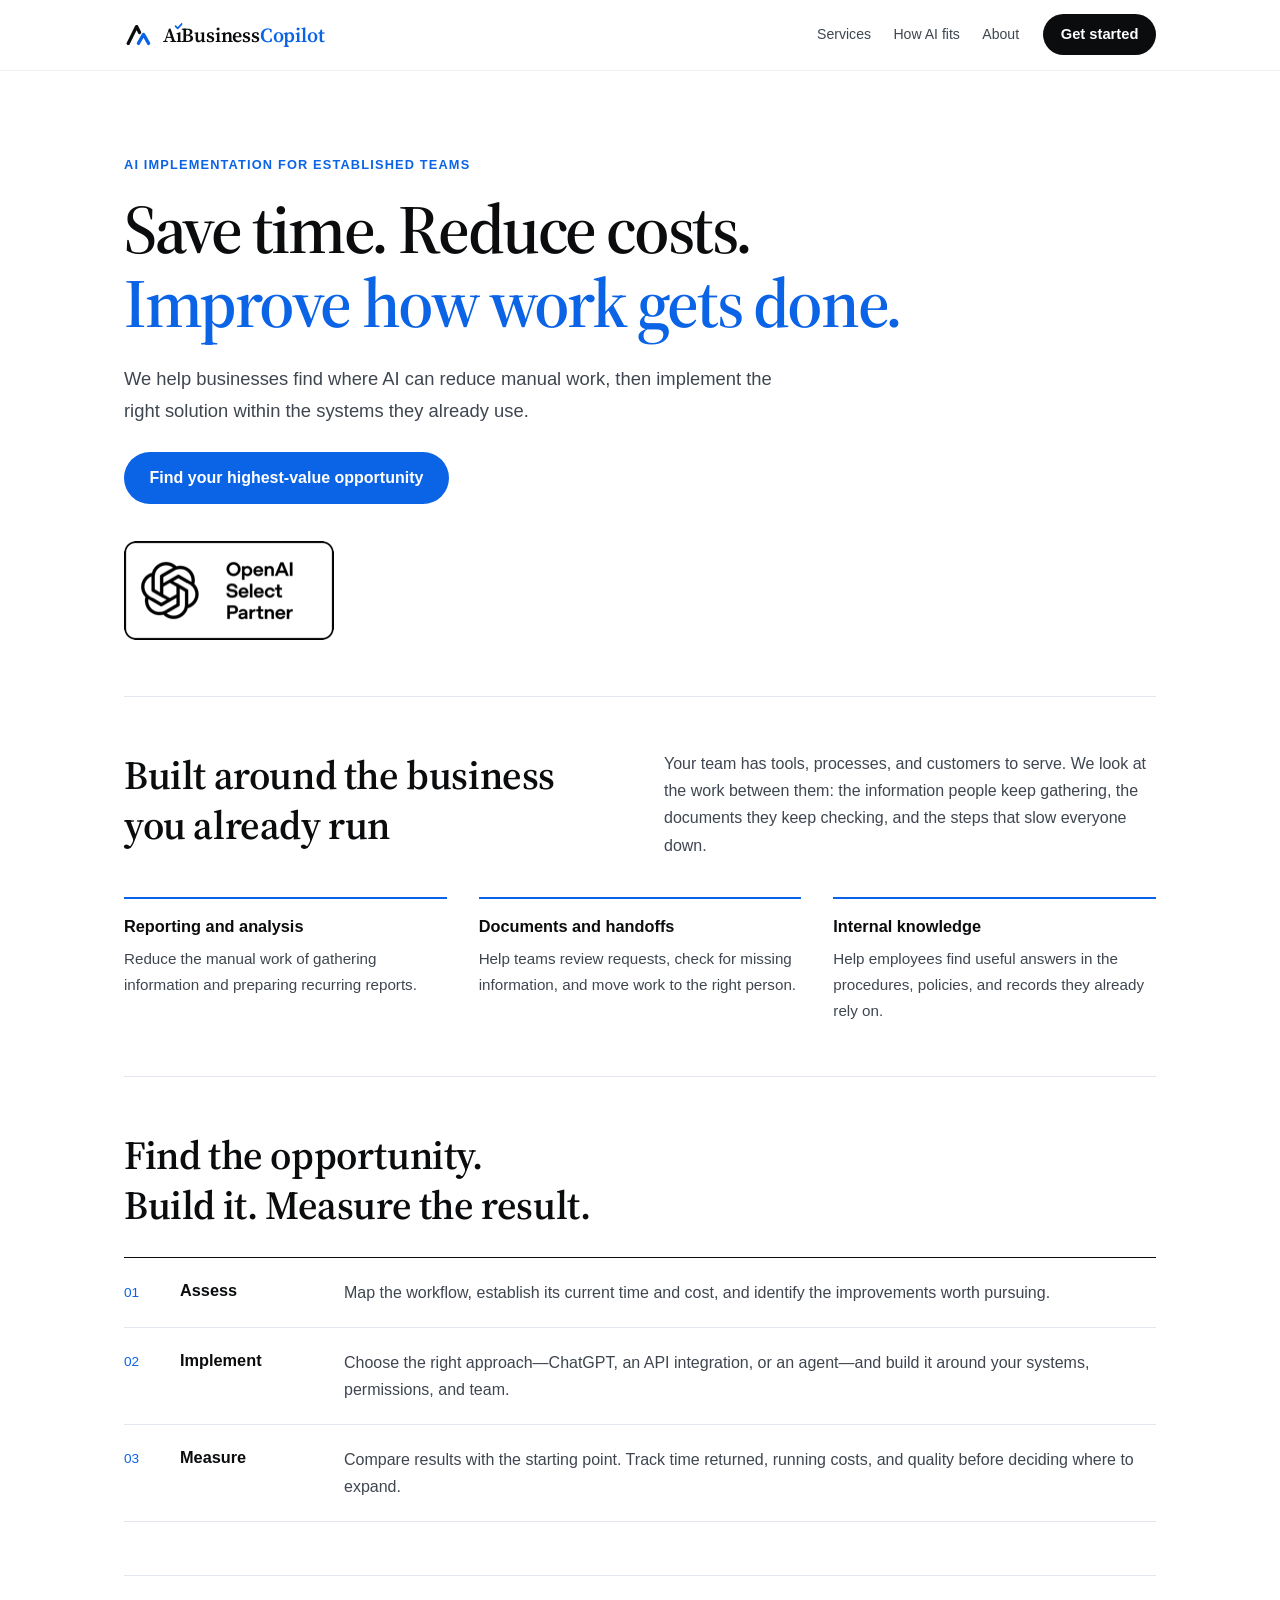
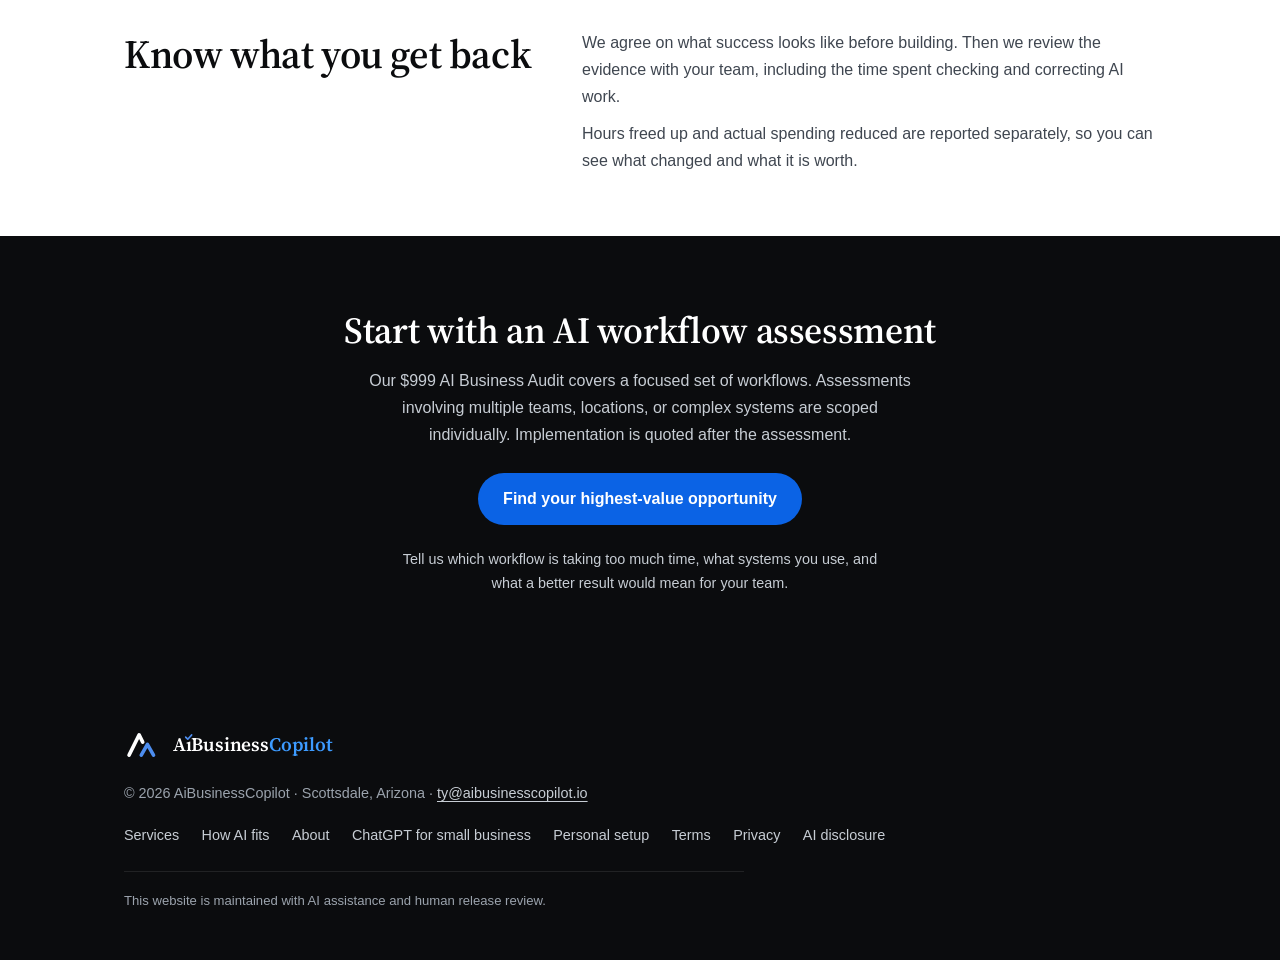
==== commit 2ef15554: "Improve AIBC font and badge delivery and link accessibility" ====
--- a/index.html
+++ b/index.html
@@ -23,7 +23,8 @@
     <link rel="apple-touch-icon" href="apple-touch-icon.png">
     <link rel="preconnect" href="https://fonts.googleapis.com">
     <link rel="preconnect" href="https://fonts.gstatic.com" crossorigin>
-    <link href="https://fonts.googleapis.com/css2?family=Source+Serif+4:opsz,wght@8..60,500;8..60,600&amp;display=swap" rel="stylesheet">
+    <link href="https://fonts.googleapis.com/css2?family=Source+Serif+4:opsz,wght@8..60,500;8..60,600&amp;display=swap" rel="preload" as="style" onload="this.onload=null;this.rel='stylesheet'">
+    <noscript><link href="https://fonts.googleapis.com/css2?family=Source+Serif+4:opsz,wght@8..60,500;8..60,600&amp;display=swap" rel="stylesheet"></noscript>
     <link rel="stylesheet" href="site.css">
     <script type="application/ld+json">
 {
@@ -53,7 +54,7 @@
     <a class="skip-link" href="#main-content">Skip to content</a>
     <nav aria-label="Primary">
         <div class="container">
-            <a href="index.html" class="logo" aria-label="AiBusinessCopilot home"><svg class="logo-mark" viewBox="0 0 100 100" aria-hidden="true"><path d="M14 78 L42 22 L52 42" fill="none" stroke="#0B0C0E" stroke-width="11" stroke-linecap="round" stroke-linejoin="round"/><path d="M48 78 L65 48 L82 78" fill="none" stroke="#0B63E5" stroke-width="11" stroke-linecap="round" stroke-linejoin="round"/></svg><span class="logo-word" style="color:var(--ink);">A<span style="position:relative;color:var(--ink);">ı<svg viewBox="0 0 26 20" aria-hidden="true" style="position:absolute;top:0.13em;left:50%;transform:translateX(-54%);width:0.42em;height:0.32em;"><path d="M3 10 L10 17 L23 3" fill="none" stroke="#0B63E5" stroke-width="5.5" stroke-linecap="round" stroke-linejoin="round"/></svg></span>Business<span>Copilot</span></span></a>
+            <a href="/" class="logo" aria-label="AiBusinessCopilot home"><svg class="logo-mark" viewBox="0 0 100 100" aria-hidden="true"><path d="M14 78 L42 22 L52 42" fill="none" stroke="#0B0C0E" stroke-width="11" stroke-linecap="round" stroke-linejoin="round"/><path d="M48 78 L65 48 L82 78" fill="none" stroke="#0B63E5" stroke-width="11" stroke-linecap="round" stroke-linejoin="round"/></svg><span class="logo-word" style="color:var(--ink);">A<span style="position:relative;color:var(--ink);">ı<svg viewBox="0 0 26 20" aria-hidden="true" style="position:absolute;top:0.13em;left:50%;transform:translateX(-54%);width:0.42em;height:0.32em;"><path d="M3 10 L10 17 L23 3" fill="none" stroke="#0B63E5" stroke-width="5.5" stroke-linecap="round" stroke-linejoin="round"/></svg></span>Business<span>Copilot</span></span></a>
             <div class="nav-actions">
                 <div class="primary-links"><a href="services.html" class="nav-link">Services</a> <a href="ai-assistants.html" class="nav-link">How AI fits</a> <a href="about.html" class="nav-link">About</a></div>
                 <a href="https://docs.google.com/forms/d/e/1FAIpQLSdFFl5u6WnTNpVYOfVQvCAf3JeHsFbnt8GaftJ_0jQG6UOvNA/viewform" class="nav-cta">Get started</a>
@@ -68,7 +69,10 @@
             <p class="lead">We help businesses find where AI can reduce manual work, then implement the right solution within the systems they already use.</p>
             <a class="btn" href="https://docs.google.com/forms/d/e/1FAIpQLSdFFl5u6WnTNpVYOfVQvCAf3JeHsFbnt8GaftJ_0jQG6UOvNA/viewform">Find your highest-value opportunity</a>
             <div class="partner-mark">
-                <img src="assets/openai-select-partner/OpenAI_Select_Partner_Badge.png" alt="OpenAI Select Partner" width="1125" height="531">
+                <picture>
+                    <source type="image/webp" srcset="assets/openai-select-partner/OpenAI_Select_Partner_Badge-210.webp 210w, assets/openai-select-partner/OpenAI_Select_Partner_Badge-420.webp 420w, assets/openai-select-partner/OpenAI_Select_Partner_Badge-630.webp 630w" sizes="210px">
+                    <img src="assets/openai-select-partner/OpenAI_Select_Partner_Badge.png" alt="OpenAI Select Partner" width="1125" height="531">
+                </picture>
             </div>
         </header>
 
@@ -111,7 +115,7 @@
 
     <footer>
         <div class="container">
-            <a href="index.html" class="footer-brand" aria-label="AiBusinessCopilot home">
+            <a href="/" class="footer-brand" aria-label="AiBusinessCopilot home">
                 <svg class="fb-mark" viewBox="0 0 100 100" role="img" aria-label="AiBusinessCopilot logo"><path d="M14 78 L42 22 L52 42" fill="none" stroke="#FFFFFF" stroke-width="10" stroke-linecap="round" stroke-linejoin="round"/><path d="M48 78 L65 48 L82 78" fill="none" stroke="#4D8DEE" stroke-width="10" stroke-linecap="round" stroke-linejoin="round"/></svg>
                 <div class="fb-name">A<span style="position:relative;color:#fff;">ı<svg viewBox="0 0 26 20" aria-hidden="true" style="position:absolute;top:0.13em;left:50%;transform:translateX(-54%);width:0.42em;height:0.32em;"><path d="M3 10 L10 17 L23 3" fill="none" stroke="#4D8DEE" stroke-width="5.5" stroke-linecap="round" stroke-linejoin="round"/></svg></span>Business<span>Copilot</span></div>
             </a>
--- a/site.css
+++ b/site.css
@@ -353,6 +353,7 @@
 footer p { margin: 0; }
 footer a { color: var(--inverse-body); }
 footer a:hover { color: #fff; }
+footer a[href^="mailto:"] { text-decoration: underline; text-underline-offset: 0.18em; }
 footer .footer-brand { display: flex; align-items: center; gap: 0.8rem; }
 footer a.footer-brand { align-self: flex-start; }
 footer .fb-mark { width: 36px; height: 36px; flex: 0 0 auto; }
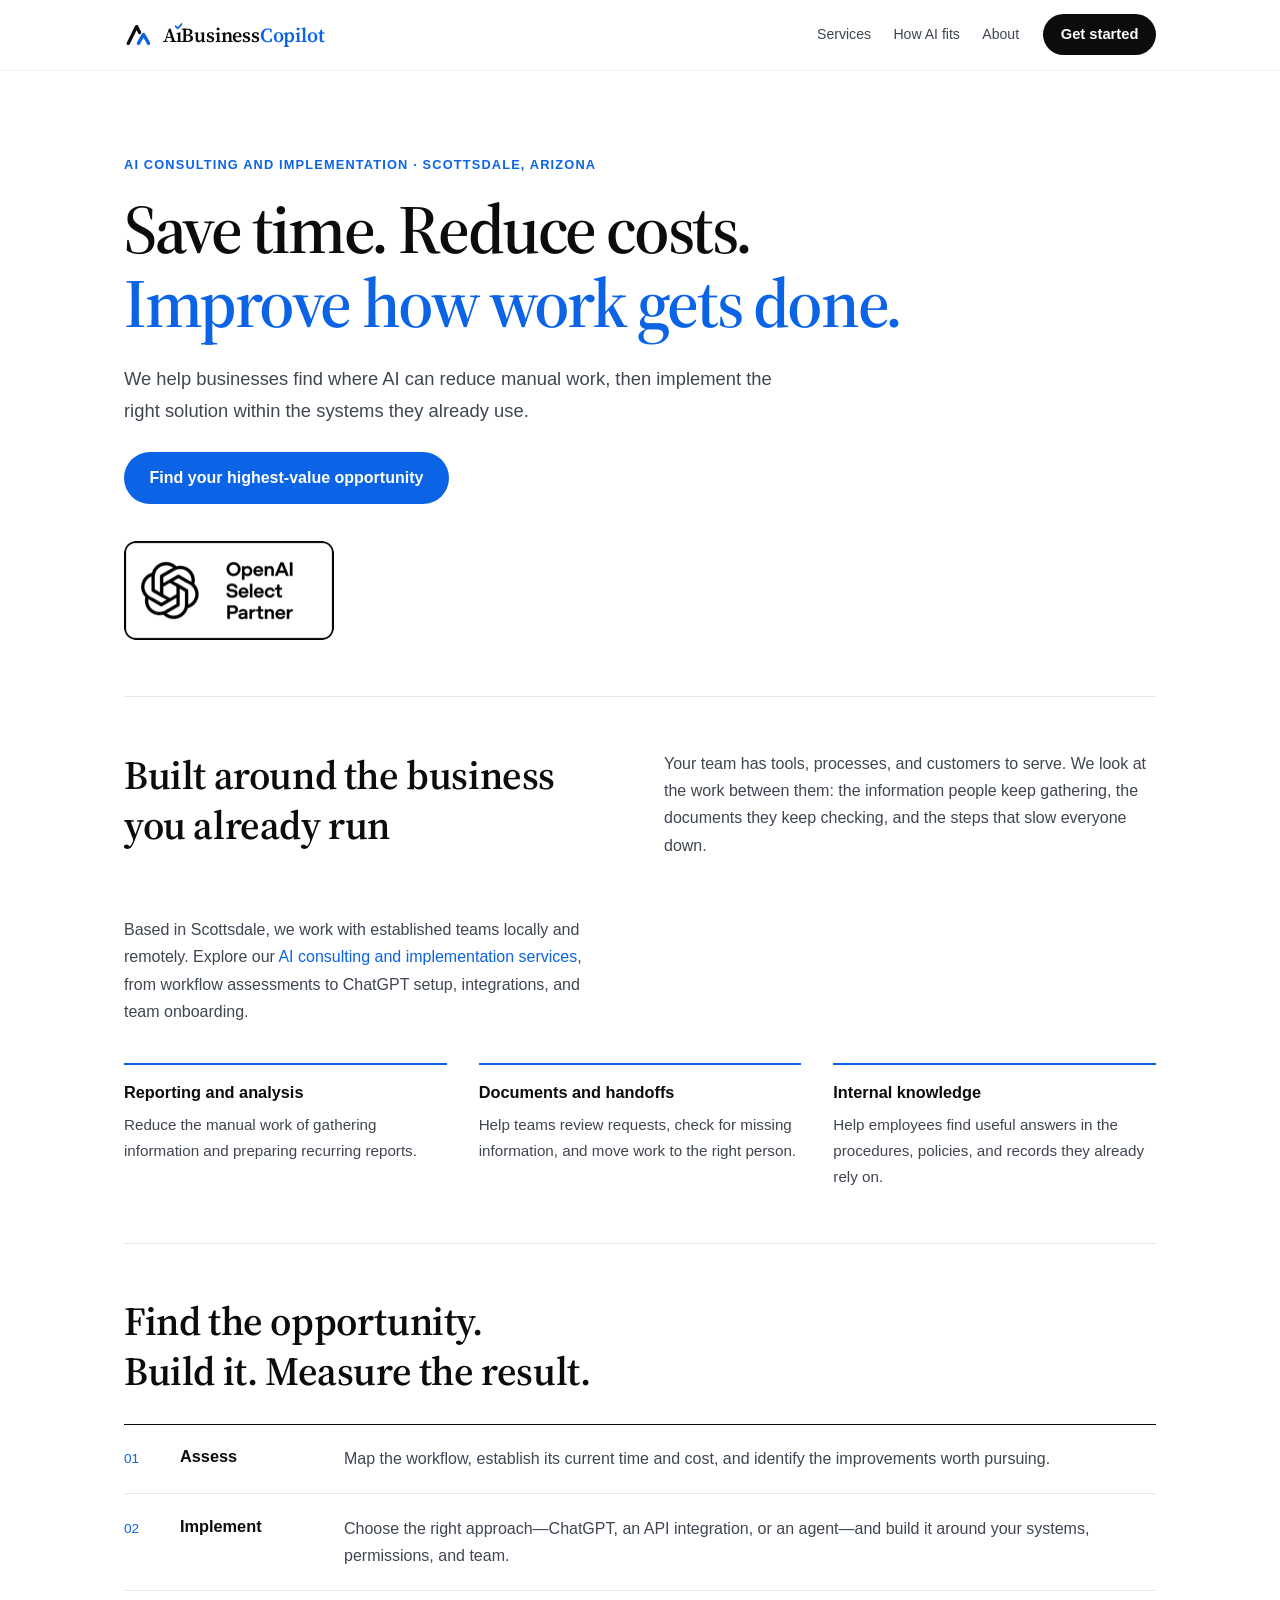
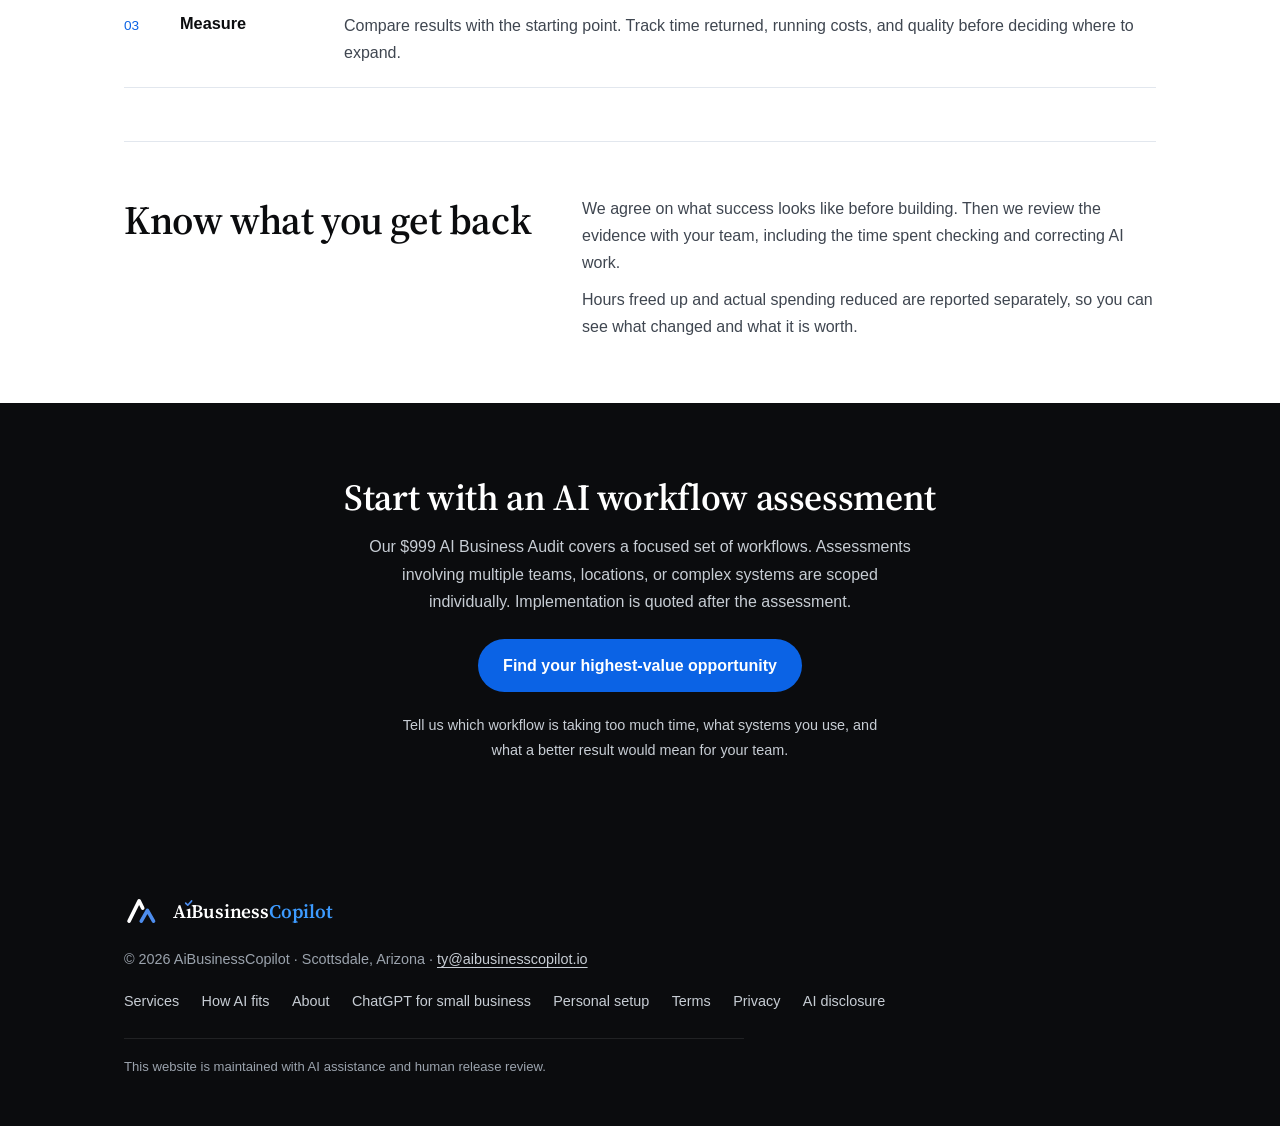
==== commit 3bc5b092: "Clarify AIBC services for Scottsdale searches" ====
--- a/index.html
+++ b/index.html
@@ -3,11 +3,11 @@
 <head>
     <meta charset="UTF-8">
     <meta name="viewport" content="width=device-width, initial-scale=1.0">
-    <title>AI Workflow Implementation — AiBusinessCopilot</title>
-    <meta name="description" content="Find where AI can reduce manual work and operating costs. Practical assessment, implementation, and measurement around your existing business systems.">
+    <title>AI Consulting in Scottsdale — AiBusinessCopilot</title>
+    <meta name="description" content="AI consulting in Scottsdale for established teams. Workflow assessments, ChatGPT setup, and integrations around your existing business systems.">
     <link rel="canonical" href="https://aibusinesscopilot.io/">
-    <meta property="og:title" content="AI Workflow Implementation — AiBusinessCopilot">
-    <meta property="og:description" content="Find where AI can reduce manual work and operating costs. Practical assessment, implementation, and measurement around your existing business systems.">
+    <meta property="og:title" content="AI Consulting in Scottsdale — AiBusinessCopilot">
+    <meta property="og:description" content="AI consulting in Scottsdale for established teams. Workflow assessments, ChatGPT setup, and integrations around your existing business systems.">
     <meta property="og:type" content="website">
     <meta property="og:url" content="https://aibusinesscopilot.io/">
     <meta property="og:image" content="https://aibusinesscopilot.io/social-card-workflows.png">
@@ -15,8 +15,8 @@
     <meta property="og:image:height" content="630">
     <meta property="og:image:alt" content="Save time. Reduce costs. Improve how work gets done. AI implementation for established teams — AiBusinessCopilot">
     <meta name="twitter:card" content="summary_large_image">
-    <meta name="twitter:title" content="AI Workflow Implementation — AiBusinessCopilot">
-    <meta name="twitter:description" content="Find where AI can reduce manual work and operating costs. Practical assessment, implementation, and measurement around your existing business systems.">
+    <meta name="twitter:title" content="AI Consulting in Scottsdale — AiBusinessCopilot">
+    <meta name="twitter:description" content="AI consulting in Scottsdale for established teams. Workflow assessments, ChatGPT setup, and integrations around your existing business systems.">
     <meta name="twitter:image" content="https://aibusinesscopilot.io/social-card-workflows.png">
     <link rel="icon" href="favicon.svg" type="image/svg+xml">
     <link rel="icon" href="favicon-32.png" type="image/png" sizes="32x32">
@@ -30,11 +30,12 @@
 {
   "@context": "https://schema.org",
   "@type": "ProfessionalService",
+  "@id": "https://aibusinesscopilot.io/#business",
   "name": "AiBusinessCopilot",
   "url": "https://aibusinesscopilot.io/",
   "email": "ty@aibusinesscopilot.io",
   "image": "https://aibusinesscopilot.io/social-card-workflows.png",
-  "description": "Find where AI can reduce manual work and operating costs. Practical assessment, implementation, and measurement around your existing business systems.",
+  "description": "AI consulting in Scottsdale for established teams. Workflow assessments, ChatGPT setup, and integrations around your existing business systems.",
   "areaServed": [
     {
       "@type": "City",
@@ -64,7 +65,7 @@
 
     <main id="main-content">
         <header class="home-hero">
-            <p class="eyebrow">AI implementation for established teams</p>
+            <p class="eyebrow">AI consulting and implementation · Scottsdale, Arizona</p>
             <h1>Save time. Reduce costs.<br> <span>Improve how work gets done.</span></h1>
             <p class="lead">We help businesses find where AI can reduce manual work, then implement the right solution within the systems they already use.</p>
             <a class="btn" href="https://docs.google.com/forms/d/e/1FAIpQLSdFFl5u6WnTNpVYOfVQvCAf3JeHsFbnt8GaftJ_0jQG6UOvNA/viewform">Find your highest-value opportunity</a>
@@ -80,6 +81,7 @@
             <div class="section-intro">
                 <h2>Built around the business you already run</h2>
                 <p>Your team has tools, processes, and customers to serve. We look at the work between them: the information people keep gathering, the documents they keep checking, and the steps that slow everyone down.</p>
+                <p>Based in Scottsdale, we work with established teams locally and remotely. Explore our <a href="services.html">AI consulting and implementation services</a>, from workflow assessments to ChatGPT setup, integrations, and team onboarding.</p>
             </div>
             <div class="workflow-grid">
                 <div><h3>Reporting and analysis</h3><p>Reduce the manual work of gathering information and preparing recurring reports.</p></div>
